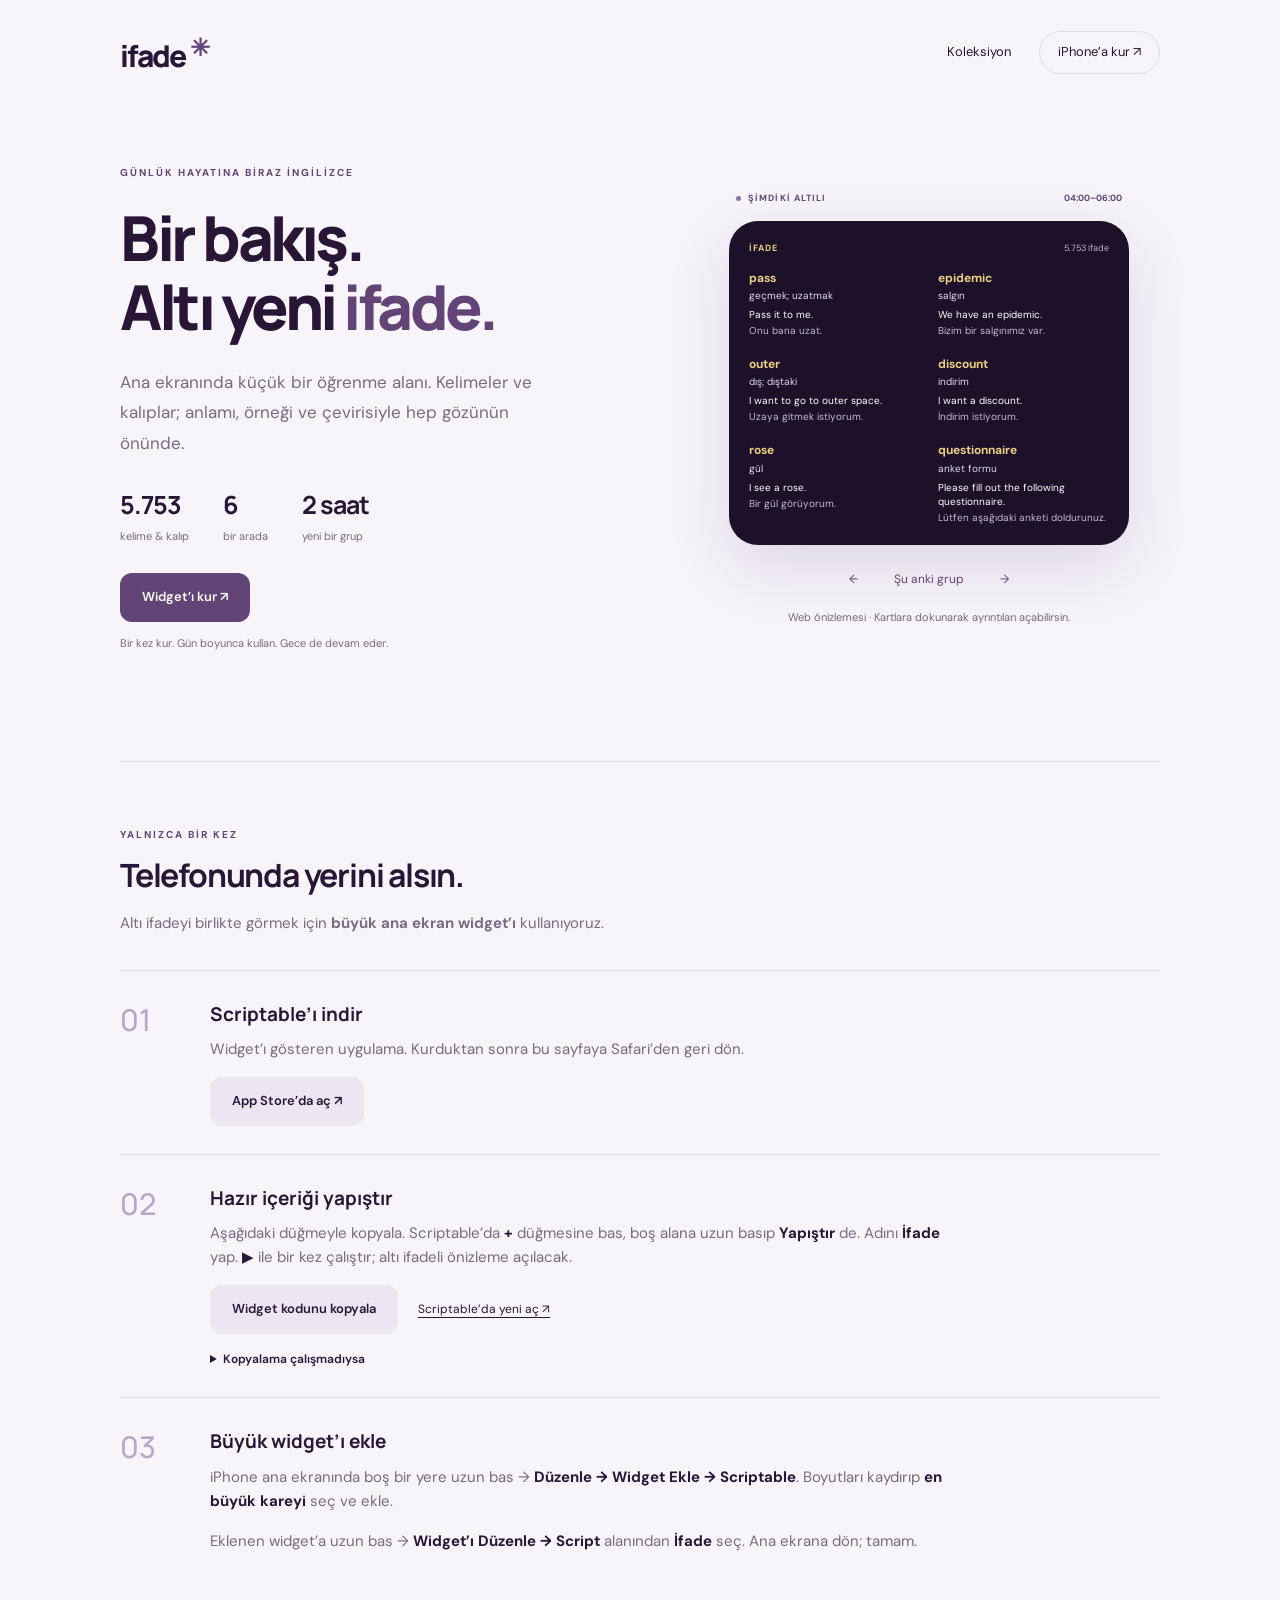
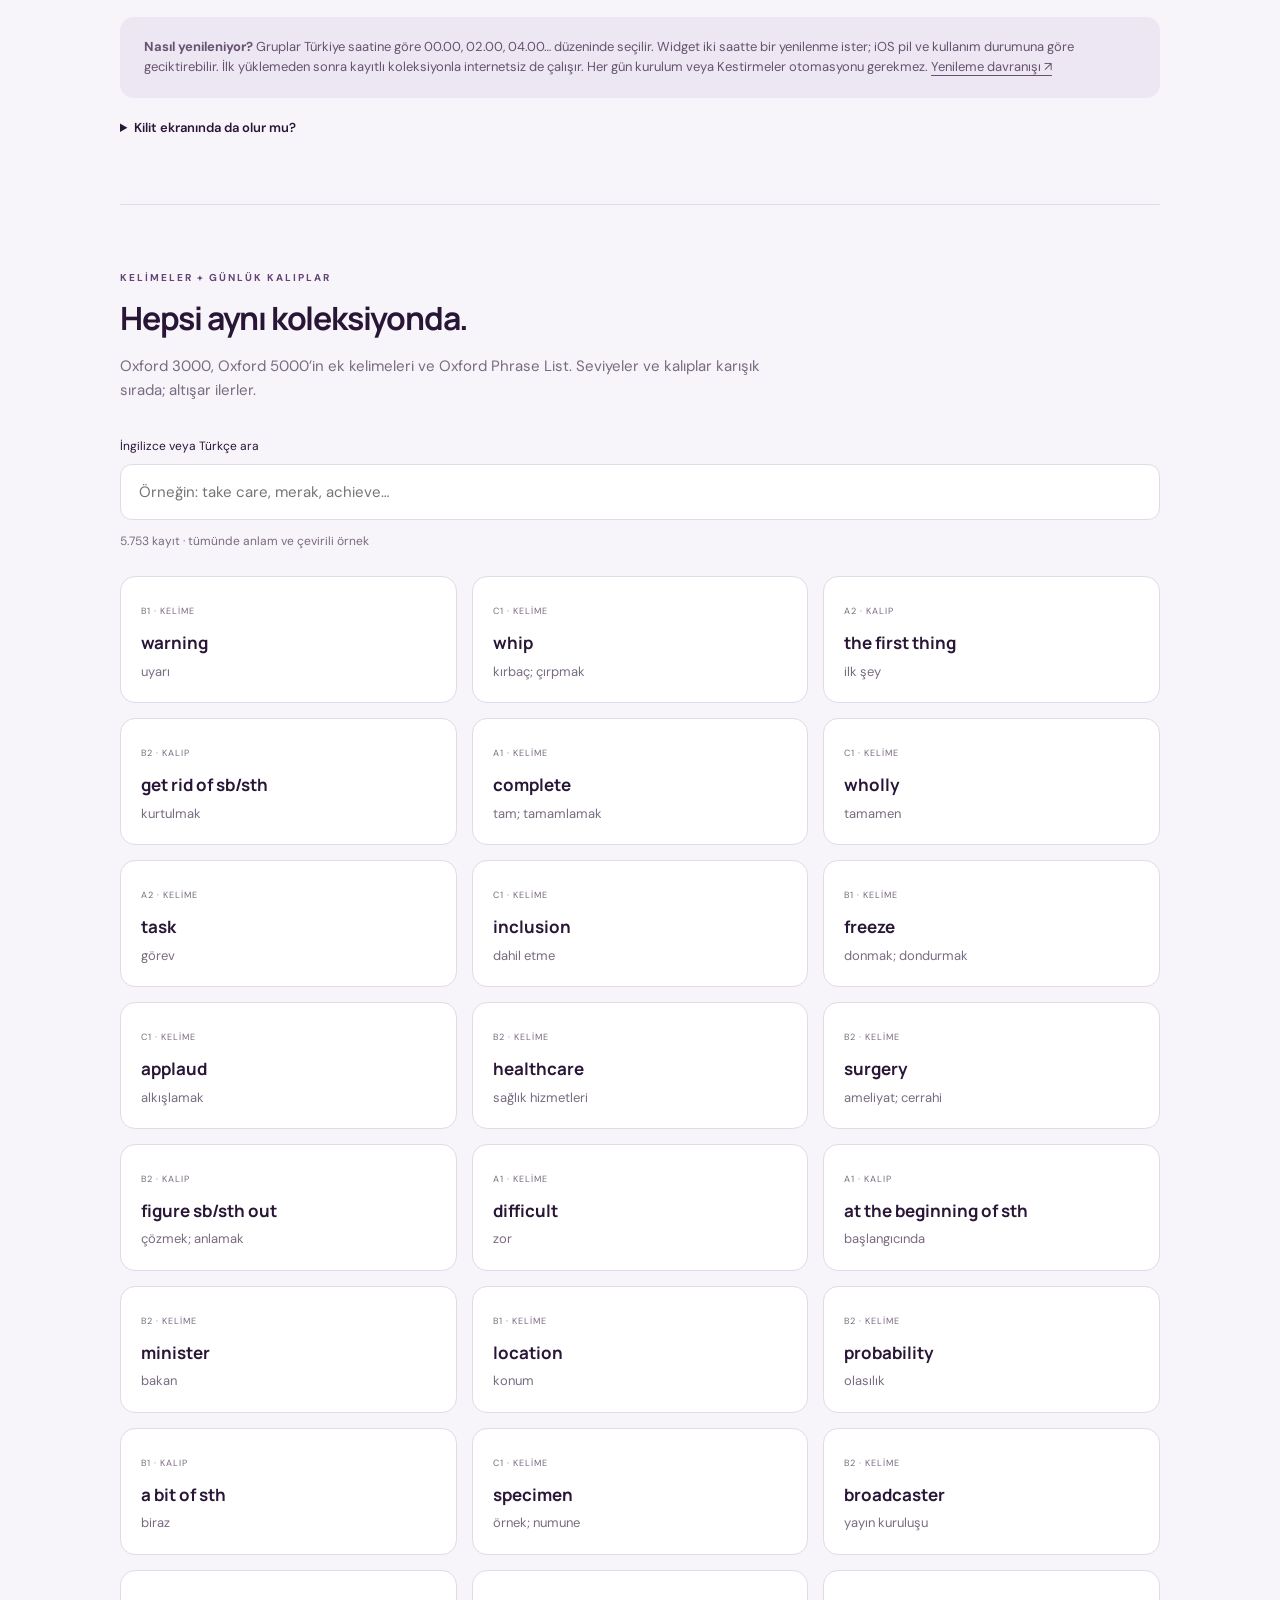
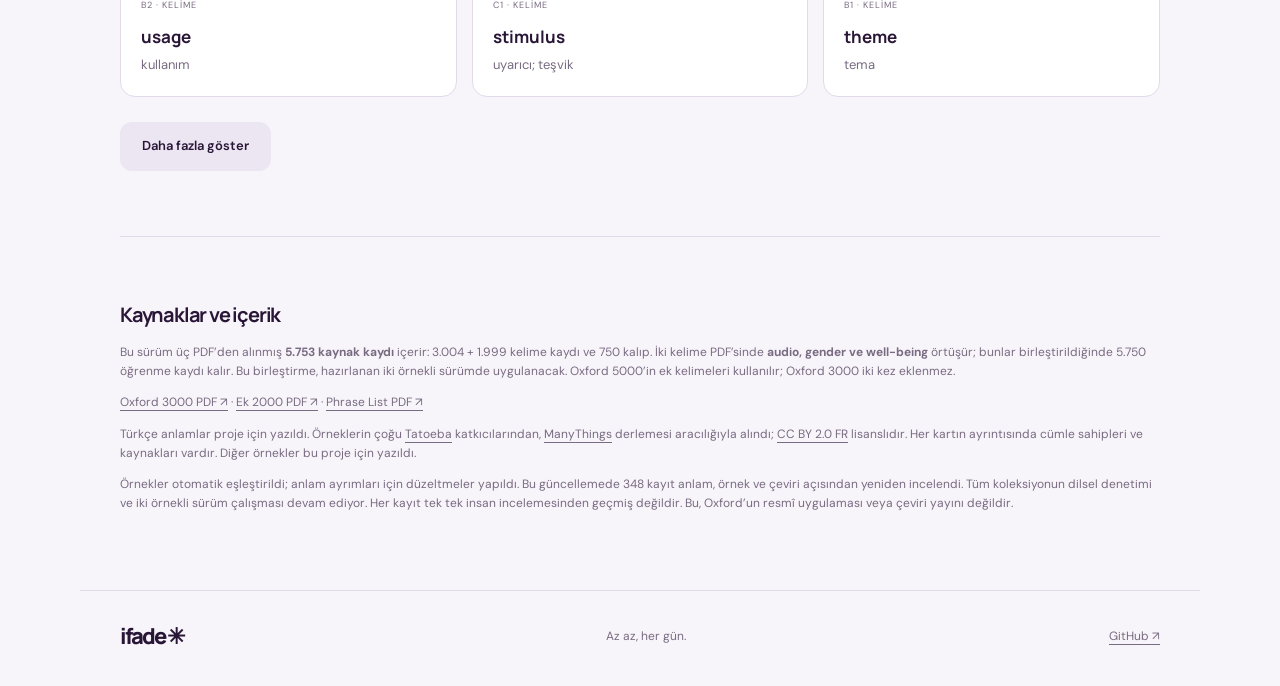
==== index.html @ aa8954e7 "Correct meanings and translations for 348 reviewed entries Replace the first examples of 348 individ" ====
<!doctype html>
<html lang="tr"><head><meta charset="utf-8"><meta name="viewport" content="width=device-width,initial-scale=1"><meta name="theme-color" content="#1c1129"><title>İfade — Bir bakış, altı ifade</title><meta name="description" content="Oxford kelimeleri ve kalıpları: Türkçe anlam ve çevirili örneklerle, iki saatte bir altı ifade. iPhone ana ekran widget’ı."><link rel="stylesheet" href="widget-site.css?v=full-v1"><script defer src="widget-core.js?v=full-v1"></script><script defer src="widget-site.js?v=review-348"></script></head>
<body><header class="nav"><a class="brand" href="./">ifade<sup>✳</sup></a><nav><a href="#koleksiyon">Koleksiyon</a><a class="pill" href="#kurulum">iPhone’a kur ↗</a></nav></header>
<main><section class="hero"><div class="intro"><p class="eyebrow">GÜNLÜK HAYATINA BİRAZ İNGİLİZCE</p><h1>Bir bakış.<br>Altı yeni <em>ifade.</em></h1><p class="lede">Ana ekranında küçük bir öğrenme alanı. Kelimeler ve kalıplar; anlamı, örneği ve çevirisiyle hep gözünün önünde.</p><div class="stats"><div><strong id="count">5.753</strong><span>kelime & kalıp</span></div><div><strong>6</strong><span>bir arada</span></div><div><strong>2 saat</strong><span>yeni bir grup</span></div></div><a class="primary" href="#kurulum">Widget’ı kur ↗</a><p class="fine">Bir kez kur. Gün boyunca kullan. Gece de devam eder.</p></div>
<div class="preview-wrap"><div class="preview-caption"><span class="dot"></span> ŞİMDİKİ ALTILI <span id="slot-time"></span></div><div class="widget-preview"><div class="widget-head"><b>İFADE</b><span id="widget-count">Koleksiyon yükleniyor…</span></div><div id="current-six" class="six" aria-live="polite"><p>İfadeler yükleniyor…</p></div></div><div class="preview-footer"><button id="prev" aria-label="Önceki altılı">←</button><button id="now">Şu anki grup</button><button id="next" aria-label="Sonraki altılı">→</button></div><p class="fine center">Web önizlemesi · Kartlara dokunarak ayrıntıları açabilirsin.</p></div></section>
<section id="kurulum" class="section"><div class="section-heading"><p class="eyebrow">YALNIZCA BİR KEZ</p><h2>Telefonunda yerini alsın.</h2><p>Altı ifadeyi birlikte görmek için <strong>büyük ana ekran widget’ı</strong> kullanıyoruz.</p></div><ol class="steps"><li><span class="step-number">01</span><div><h3>Scriptable’ı indir</h3><p>Widget’ı gösteren uygulama. Kurduktan sonra bu sayfaya Safari’den geri dön.</p><a class="secondary" href="https://apps.apple.com/app/scriptable/id1405459188">App Store’da aç ↗</a></div></li><li><span class="step-number">02</span><div><h3>Hazır içeriği yapıştır</h3><p>Aşağıdaki düğmeyle kopyala. Scriptable’da <strong>+</strong> düğmesine bas, boş alana uzun basıp <strong>Yapıştır</strong> de. Adını <strong>İfade</strong> yap. <strong>▶</strong> ile bir kez çalıştır; altı ifadeli önizleme açılacak.</p><div class="actions"><button class="secondary" id="copy-script">Widget kodunu kopyala</button><a href="scriptable:///add">Scriptable’da yeni aç ↗</a></div><p id="copy-status" role="status"></p><details id="manual-copy"><summary>Kopyalama çalışmadıysa</summary><p>Alana dokun, tümünü seçip kopyala.</p><textarea id="script-text" readonly aria-label="Hazır widget kodu"></textarea><a href="Ifade.js" download>Dosya olarak indir</a></details></div></li><li><span class="step-number">03</span><div><h3>Büyük widget’ı ekle</h3><p>iPhone ana ekranında boş bir yere uzun bas → <strong>Düzenle → Widget Ekle → Scriptable</strong>. Boyutları kaydırıp <strong>en büyük kareyi</strong> seç ve ekle.</p><p>Eklenen widget’a uzun bas → <strong>Widget’ı Düzenle → Script</strong> alanından <strong>İfade</strong> seç. Ana ekrana dön; tamam.</p></div></li></ol><aside class="note"><strong>Nasıl yenileniyor?</strong> Gruplar Türkiye saatine göre 00.00, 02.00, 04.00… düzeninde seçilir. Widget iki saatte bir yenilenme ister; iOS pil ve kullanım durumuna göre geciktirebilir. İlk yüklemeden sonra kayıtlı koleksiyonla internetsiz de çalışır. Her gün kurulum veya Kestirmeler otomasyonu gerekmez. <a href="https://docs.scriptable.app/listwidget/#refreshafterdate">Yenileme davranışı ↗</a></aside><details class="faq"><summary>Kilit ekranında da olur mu?</summary><p>Kilit ekranındaki küçük alan altı çevirili örnek için yeterli değil. Scriptable’ın dikdörtgen kilit ekranı widget’ını aynı İfade betiğine bağlarsan mevcut gruptan tek ifade gösterir. Altılının tamamı ana ekrandadır.</p></details></section>
<section id="koleksiyon" class="section"><div class="section-heading"><p class="eyebrow">KELİMELER + GÜNLÜK KALIPLAR</p><h2>Hepsi aynı koleksiyonda.</h2><p>Oxford 3000, Oxford 5000’in ek kelimeleri ve Oxford Phrase List. Seviyeler ve kalıplar karışık sırada; altışar ilerler.</p></div><label class="search-label" for="search">İngilizce veya Türkçe ara</label><input id="search" type="search" placeholder="Örneğin: take care, merak, achieve…" autocomplete="off"><p id="search-status" role="status"></p><div id="results" class="results"></div><button class="secondary" id="more">Daha fazla göster</button></section>
<section class="section credits"><h2>Kaynaklar ve içerik</h2><p>Bu sürüm üç PDF’den alınmış <strong>5.753 kaynak kaydı</strong> içerir: 3.004 + 1.999 kelime kaydı ve 750 kalıp. İki kelime PDF’sinde <strong>audio, gender ve well-being</strong> örtüşür; bunlar birleştirildiğinde 5.750 öğrenme kaydı kalır. Bu birleştirme, hazırlanan iki örnekli sürümde uygulanacak. Oxford 5000’in ek kelimeleri kullanılır; Oxford 3000 iki kez eklenmez.</p><p><a href="https://www.oxfordlearnersdictionaries.com/external/pdf/wordlists/oxford-3000-5000/The_Oxford_3000.pdf">Oxford 3000 PDF ↗</a> · <a href="https://www.oxfordlearnersdictionaries.com/external/pdf/wordlists/oxford-3000-5000/The_Oxford_5000.pdf">Ek 2000 PDF ↗</a> · <a href="https://www.oxfordlearnersdictionaries.com/external/pdf/wordlists/oxford-phrase-list/Oxford%20Phrase%20List.pdf">Phrase List PDF ↗</a></p><p>Türkçe anlamlar proje için yazıldı. Örneklerin çoğu <a href="https://tatoeba.org/">Tatoeba</a> katkıcılarından, <a href="https://www.manythings.org/anki/">ManyThings</a> derlemesi aracılığıyla alındı; <a href="https://creativecommons.org/licenses/by/2.0/fr/">CC BY 2.0 FR</a> lisanslıdır. Her kartın ayrıntısında cümle sahipleri ve kaynakları vardır. Diğer örnekler bu proje için yazıldı.</p><p>Örnekler otomatik eşleştirildi; anlam ayrımları için düzeltmeler yapıldı. Bu güncellemede 348 kayıt anlam, örnek ve çeviri açısından yeniden incelendi. Tüm koleksiyonun dilsel denetimi ve iki örnekli sürüm çalışması devam ediyor. Her kayıt tek tek insan incelemesinden geçmiş değildir. Bu, Oxford’un resmî uygulaması veya çeviri yayını değildir.</p></section></main>
<footer><span class="brand">ifade ✳</span><span>Az az, her gün.</span><a href="https://github.com/kuurtali/uc-ifade">GitHub ↗</a></footer>
<dialog id="detail"><button class="close" aria-label="Ayrıntıyı kapat">×</button><div id="detail-body"></div></dialog></body></html>
---- widget-site.css ----
@import url('https://fonts.googleapis.com/css2?family=DM+Sans:wght@400;500;600;700&family=Manrope:wght@400;500;600;700;800&display=swap');
:root{--bg:#f7f4fa;--ink:#291637;--muted:#796b81;--purple:#634477;--gold:#edcf83;--line:#e2d9e9}*{box-sizing:border-box}html{scroll-behavior:smooth;scroll-padding-top:30px}body{margin:0;background:var(--bg);color:var(--ink);font:15px/1.6 'DM Sans',system-ui,sans-serif}a{color:inherit;text-underline-offset:4px}button,input,textarea{font:inherit}button,a{touch-action:manipulation}button{cursor:pointer}button:disabled{cursor:wait;opacity:.65}button:focus-visible,a:focus-visible,input:focus-visible,summary:focus-visible{outline:3px solid #a17cbb;outline-offset:5px}.nav,main,footer{max-width:1120px;margin:auto;padding:0 40px}.nav{display:flex;align-items:center;justify-content:space-between;height:105px}.brand{font:800 30px 'Manrope',sans-serif;letter-spacing:-2px;text-decoration:none}.brand sup{font-size:24px;color:var(--purple);margin-left:5px}.nav nav{display:flex;gap:28px;align-items:center}.nav nav>a{text-decoration:none;font-size:13px}.pill{padding:10px 18px;border:1px solid var(--line);border-radius:25px}.hero{display:grid;grid-template-columns:1.1fr 1fr;gap:70px;align-items:center;padding:60px 0 95px}.eyebrow{font-size:10px;font-weight:700;letter-spacing:2px;color:var(--purple);margin:0 0 22px}h1,h2,h3{font-family:'Manrope',sans-serif}h1{font-size:62px;line-height:1.12;letter-spacing:-3.5px;margin:0 0 25px;font-weight:800}h1 em{color:var(--purple);font-style:normal}.lede{max-width:420px;font-size:17px;color:var(--muted);line-height:1.8}.stats{display:flex;gap:34px;margin:28px 0}.stats div{display:flex;flex-direction:column}.stats strong{font:700 25px 'Manrope',sans-serif;letter-spacing:-1px}.stats span{font-size:11px;color:var(--muted);margin-top:6px}.primary,.secondary{display:inline-flex;align-items:center;justify-content:center;gap:30px;border-radius:12px;text-decoration:none;font-size:13px;font-weight:600;padding:14px 22px;border:0}.primary{color:#fff;background:var(--purple)}.primary:hover{background:#493157}.secondary{background:#ece5f2;color:var(--ink)}.fine{font-size:11px;color:var(--muted);margin:13px 0}.center{text-align:center}.preview-wrap{max-width:400px;width:100%;margin:auto}.preview-caption{display:flex;align-items:center;gap:7px;font-size:9px;letter-spacing:1.1px;font-weight:700;margin:0 7px 15px;color:var(--purple)}#slot-time{margin-left:auto;letter-spacing:0}.dot{width:5px;height:5px;background:#8f73a6;border-radius:50%}.widget-preview{background:#1c1129;border-radius:29px;padding:20px;color:#fff;box-shadow:0 22px 65px #42235e24}.widget-head{display:flex;justify-content:space-between;font-size:9px;color:#bcb0c9;margin-bottom:15px}.widget-head b{color:var(--gold);letter-spacing:1px}.six{display:grid;grid-template-columns:repeat(2,minmax(0,1fr));gap:18px}.mini-card{color:inherit;text-decoration:none;display:block;min-width:0}.mini-card h3{font:700 12px/1.35 'DM Sans',sans-serif;color:var(--gold);margin:0 0 3px}.mini-card p{font-size:10px;line-height:1.4;margin:0}.mini-card .meaning{color:#e3d8ed;margin-bottom:5px}.mini-card .translation{color:#c5b8d0;margin-top:2px}.preview-footer{display:flex;align-items:center;justify-content:center;gap:10px;margin-top:18px}.preview-footer button{border:0;background:transparent;color:var(--purple);font-size:12px;border-radius:9px;padding:7px 13px}.preview-footer button:hover{background:#ece5f2}.section{border-top:1px solid var(--line);padding:65px 0}.section-heading{max-width:650px;margin-bottom:35px}.section-heading .eyebrow{margin-bottom:12px}h2{font-size:32px;line-height:1.25;letter-spacing:-1.2px;margin:0 0 16px}.section-heading p:not(.eyebrow){color:var(--muted)}.steps{list-style:none;padding:0;margin:0}.steps li{display:grid;grid-template-columns:70px 1fr;gap:20px;padding:28px 0;border-top:1px solid var(--line)}.step-number{font:500 30px 'Manrope',sans-serif;color:#baa6c8}.steps h3{font-size:19px;margin:0 0 8px}.steps p{max-width:750px;color:var(--muted);margin:6px 0 16px}.steps strong{color:var(--ink)}.actions{display:flex;gap:20px;align-items:center;flex-wrap:wrap}.actions a{font-size:12px}.note{background:#ede7f3;padding:20px 24px;border-radius:14px;font-size:13px;color:#665370;margin-top:20px}.note a{white-space:nowrap}.faq{font-size:13px;margin-top:20px}summary{cursor:pointer;font-weight:600}#manual-copy{margin-top:12px;font-size:12px}textarea{width:100%;height:140px;font:11px monospace;display:block;margin:10px 0}.search-label{display:block;font-size:12px;margin-bottom:8px}#search{width:100%;border:1px solid var(--line);border-radius:12px;background:white;padding:15px 18px;color:var(--ink);font-size:15px}#search-status{font-size:12px;color:var(--muted)}.results{display:grid;grid-template-columns:repeat(3,minmax(0,1fr));gap:15px;margin:25px 0}.result{background:#fff;border:1px solid var(--line);border-radius:15px;padding:20px;cursor:pointer;text-align:left;color:var(--ink)}.result:hover{border-color:#a17cbb}.result .tag{font-size:9px;color:var(--muted);letter-spacing:1px}.result h3{font-size:17px;margin:8px 0 5px}.result p{font-size:13px;margin:0;color:var(--muted)}.credits{font-size:12px;color:var(--muted)}.credits h2{font-size:20px;color:var(--ink)}footer{border-top:1px solid var(--line);padding-top:30px;padding-bottom:35px;display:flex;align-items:center;justify-content:space-between;font-size:12px;color:var(--muted)}footer .brand{font-size:22px;color:var(--ink)}dialog{border:1px solid var(--line);border-radius:22px;padding:35px;max-width:520px;width:calc(100% - 30px);color:var(--ink);background:var(--bg)}dialog::backdrop{background:#160b24aa;backdrop-filter:blur(4px)}.close{position:absolute;right:15px;top:10px;border:0;background:transparent;font-size:27px;color:var(--purple)}dialog h2{margin:20px 0 8px}dialog .meaning{color:var(--purple);font-weight:600}dialog .example{font-size:20px;line-height:1.45;margin-top:25px}dialog .translation{color:var(--muted)}dialog .attribution{font-size:10px;overflow-wrap:anywhere;margin-top:28px}dialog .source{font-size:11px}#copy-status{color:var(--purple);font-size:12px}.error{color:#9d2836}
@media(max-width:760px){.nav,main,footer{padding-left:23px;padding-right:23px}.nav{height:80px}.nav nav{gap:17px}.nav nav>a{font-size:11px}.hero{grid-template-columns:1fr;gap:35px;padding:35px 0 55px}h1{font-size:52px}.lede{font-size:15px}.stats{gap:35px}.preview-wrap{max-width:380px}.section{padding:45px 0}h2{font-size:27px}.steps li{grid-template-columns:35px 1fr;gap:15px}.step-number{font-size:23px}.results{grid-template-columns:repeat(2,minmax(0,1fr));gap:10px}.result{padding:14px}.result h3{font-size:15px}.actions{gap:12px}.note{padding:18px}.six{gap:16px 14px}.widget-preview{padding:18px}.nav .pill{padding:9px 12px}footer{gap:12px}footer span:not(.brand){display:none}}
@media(prefers-reduced-motion:reduce){html{scroll-behavior:auto}}
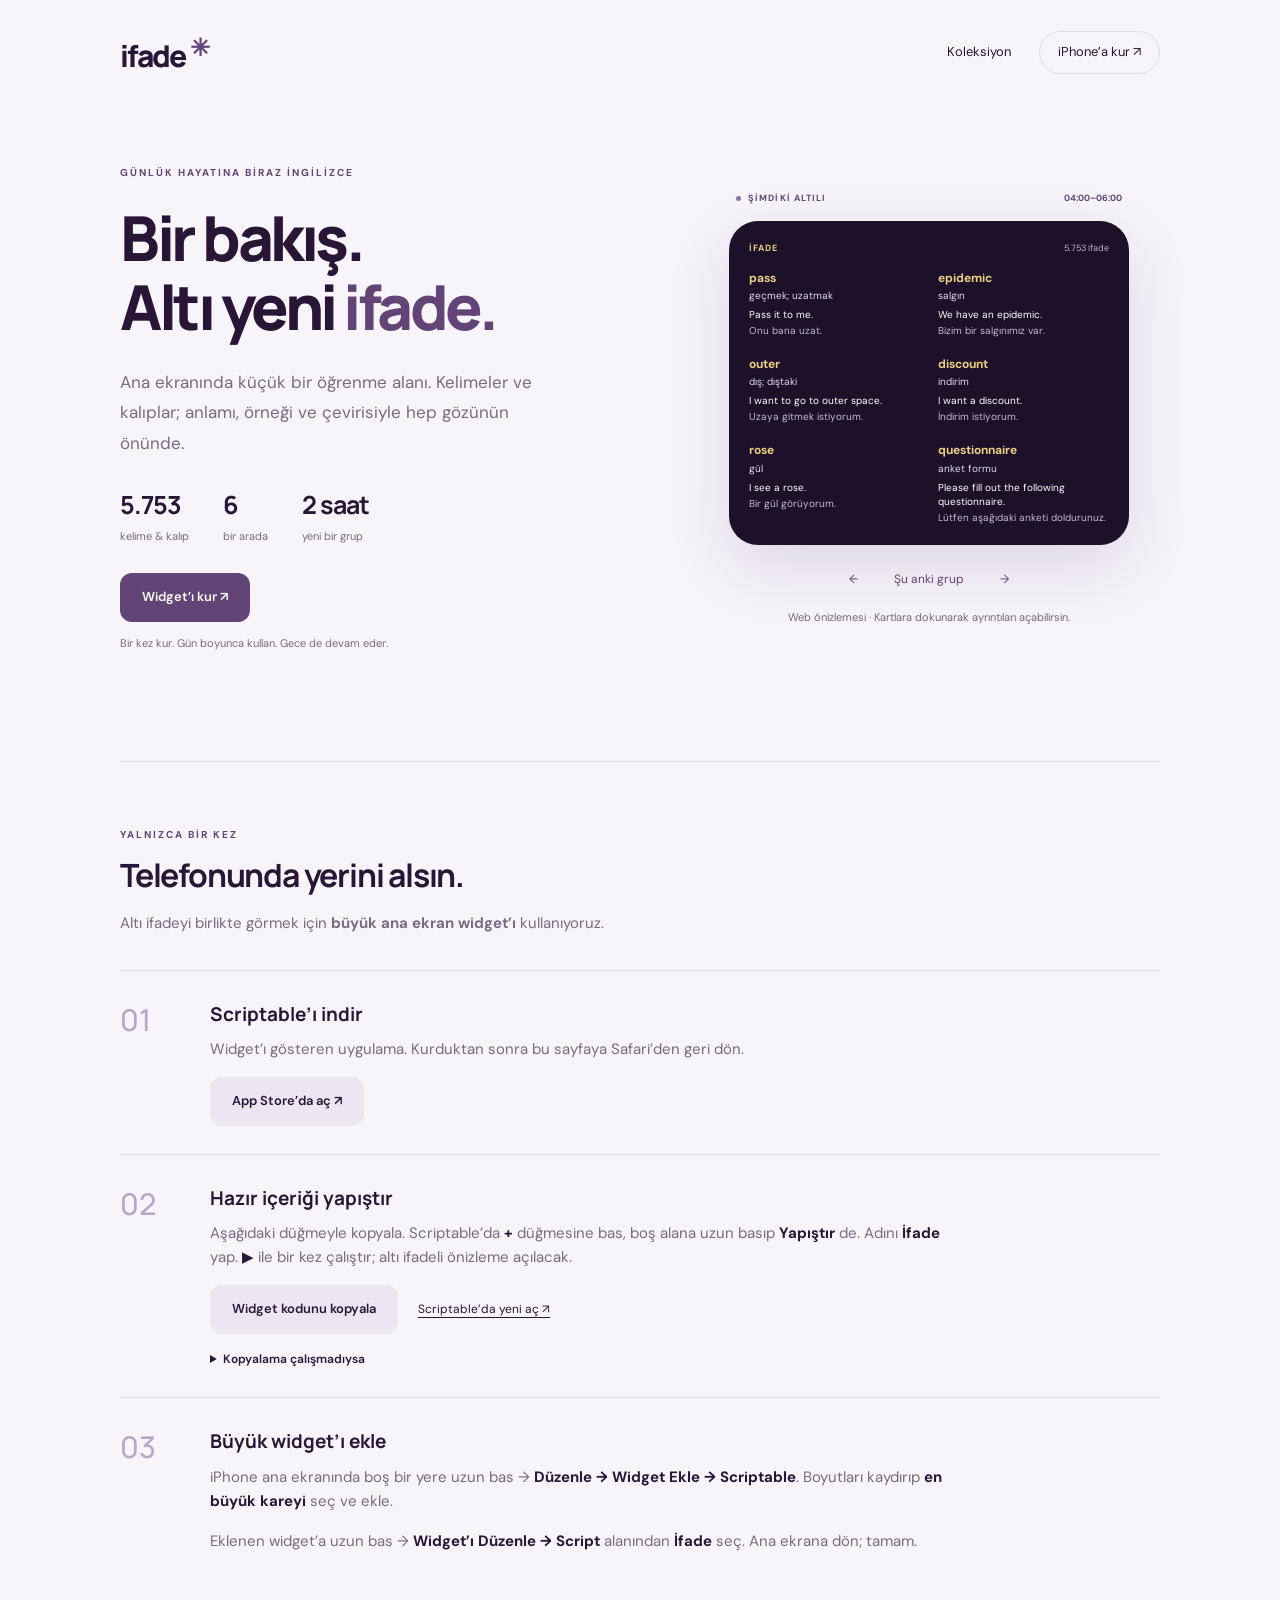
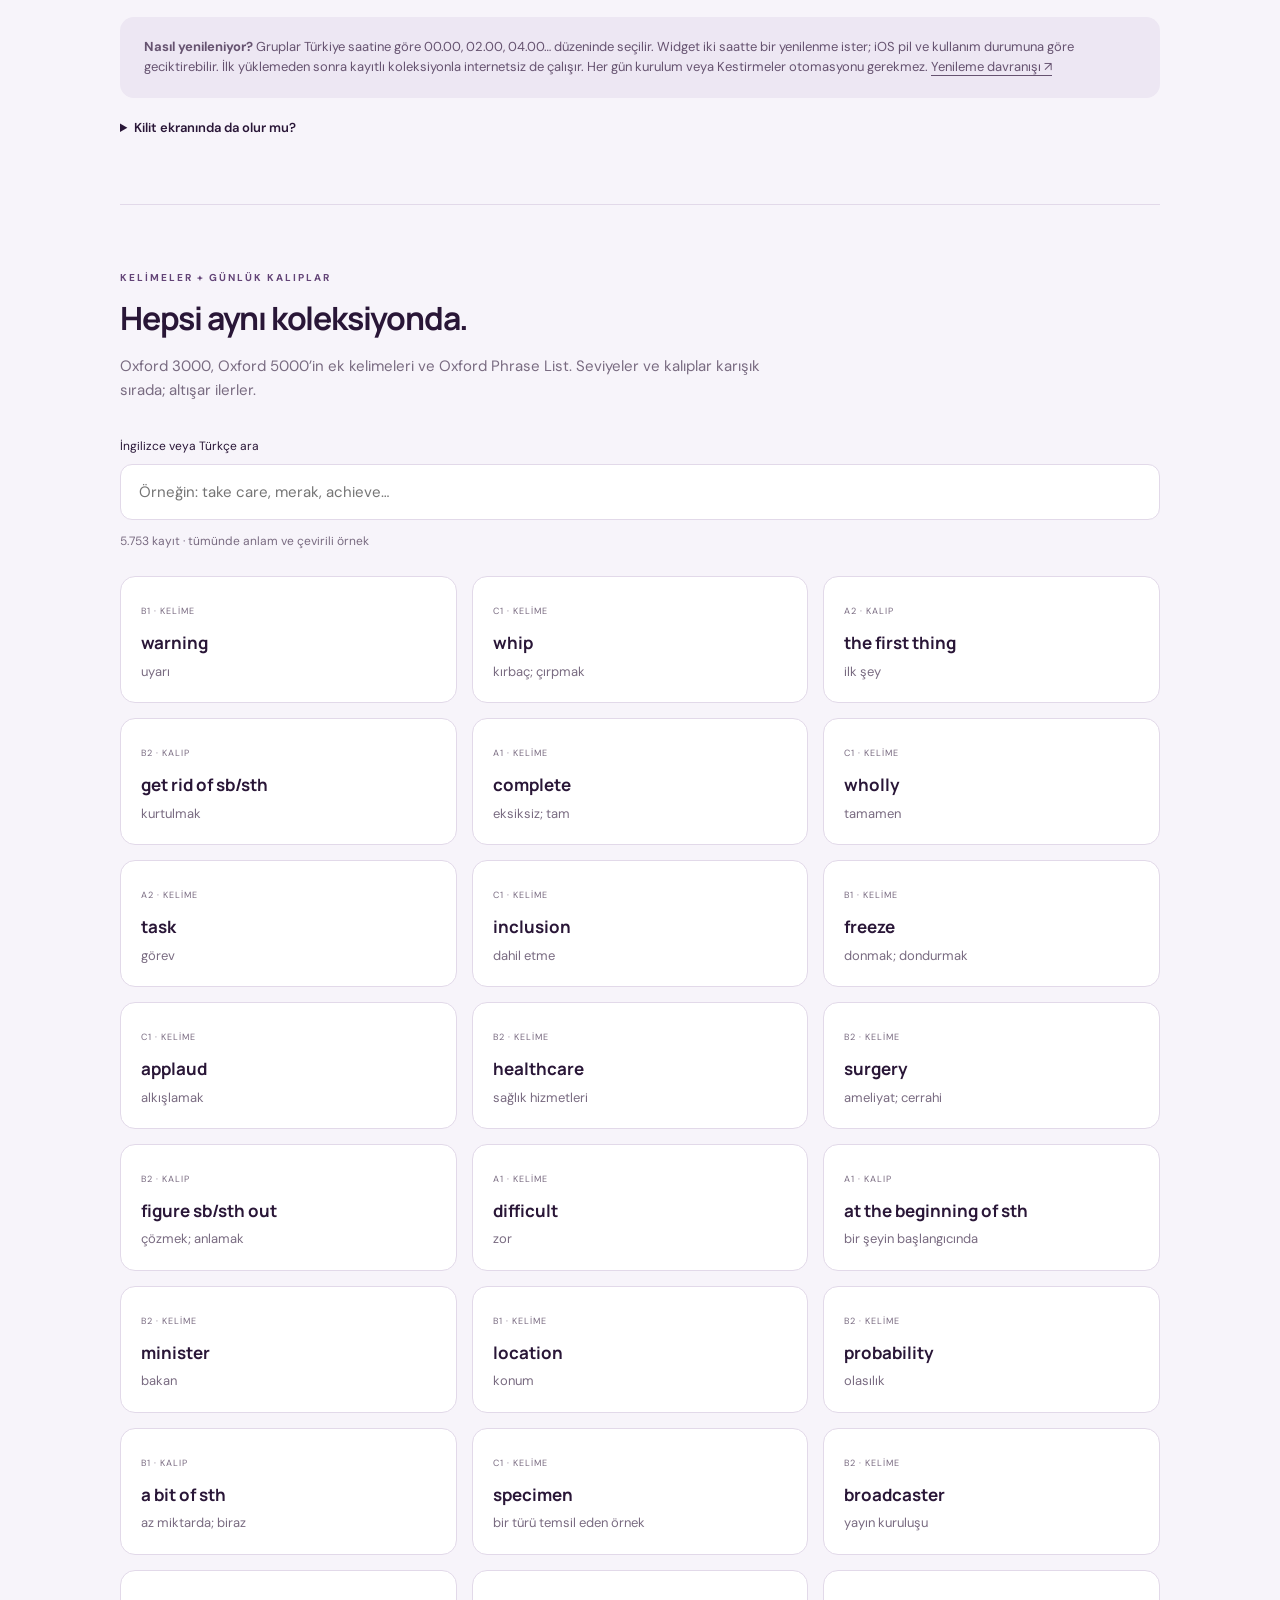
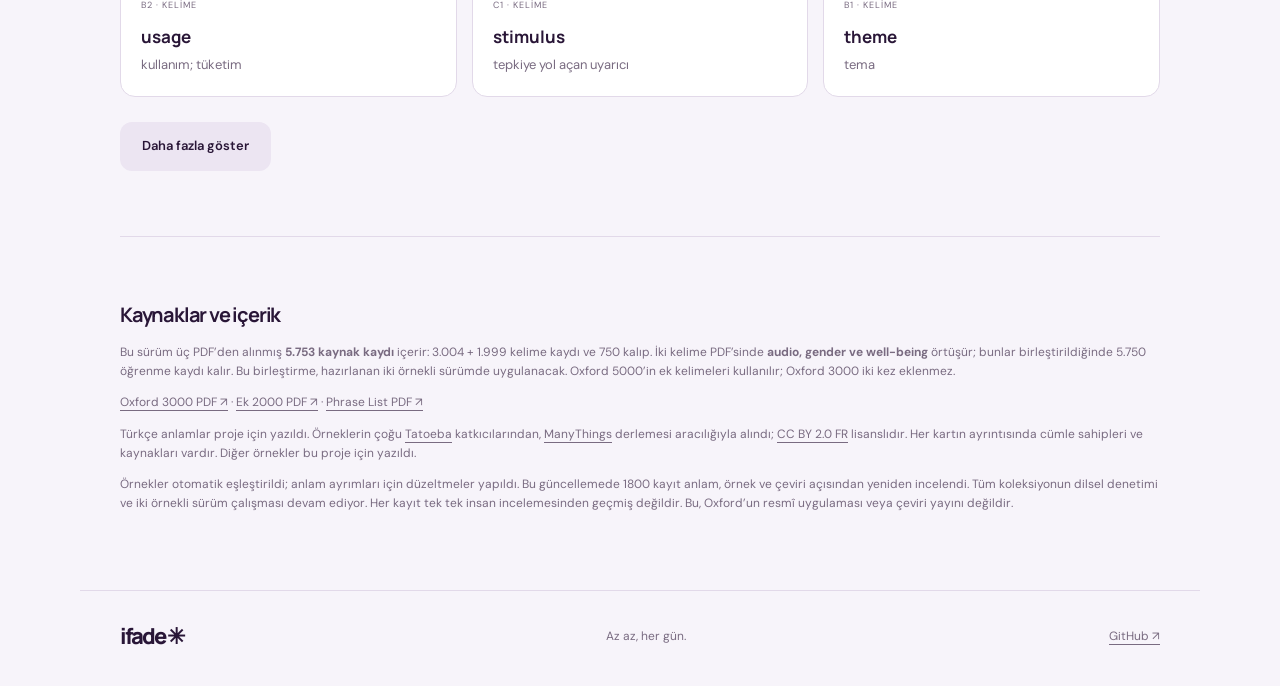
==== commit f4563985: "Correct meanings and first examples for 1800 reviewed entries Backport the first-example corrections" ====
--- a/index.html
+++ b/index.html
@@ -1,10 +1,10 @@
 <!doctype html>
-<html lang="tr"><head><meta charset="utf-8"><meta name="viewport" content="width=device-width,initial-scale=1"><meta name="theme-color" content="#1c1129"><title>İfade — Bir bakış, altı ifade</title><meta name="description" content="Oxford kelimeleri ve kalıpları: Türkçe anlam ve çevirili örneklerle, iki saatte bir altı ifade. iPhone ana ekran widget’ı."><link rel="stylesheet" href="widget-site.css?v=full-v1"><script defer src="widget-core.js?v=full-v1"></script><script defer src="widget-site.js?v=review-348"></script></head>
+<html lang="tr"><head><meta charset="utf-8"><meta name="viewport" content="width=device-width,initial-scale=1"><meta name="theme-color" content="#1c1129"><title>İfade — Bir bakış, altı ifade</title><meta name="description" content="Oxford kelimeleri ve kalıpları: Türkçe anlam ve çevirili örneklerle, iki saatte bir altı ifade. iPhone ana ekran widget’ı."><link rel="stylesheet" href="widget-site.css?v=full-v1"><script defer src="widget-core.js?v=full-v1"></script><script defer src="widget-site.js?v=review-1800"></script></head>
 <body><header class="nav"><a class="brand" href="./">ifade<sup>✳</sup></a><nav><a href="#koleksiyon">Koleksiyon</a><a class="pill" href="#kurulum">iPhone’a kur ↗</a></nav></header>
 <main><section class="hero"><div class="intro"><p class="eyebrow">GÜNLÜK HAYATINA BİRAZ İNGİLİZCE</p><h1>Bir bakış.<br>Altı yeni <em>ifade.</em></h1><p class="lede">Ana ekranında küçük bir öğrenme alanı. Kelimeler ve kalıplar; anlamı, örneği ve çevirisiyle hep gözünün önünde.</p><div class="stats"><div><strong id="count">5.753</strong><span>kelime & kalıp</span></div><div><strong>6</strong><span>bir arada</span></div><div><strong>2 saat</strong><span>yeni bir grup</span></div></div><a class="primary" href="#kurulum">Widget’ı kur ↗</a><p class="fine">Bir kez kur. Gün boyunca kullan. Gece de devam eder.</p></div>
 <div class="preview-wrap"><div class="preview-caption"><span class="dot"></span> ŞİMDİKİ ALTILI <span id="slot-time"></span></div><div class="widget-preview"><div class="widget-head"><b>İFADE</b><span id="widget-count">Koleksiyon yükleniyor…</span></div><div id="current-six" class="six" aria-live="polite"><p>İfadeler yükleniyor…</p></div></div><div class="preview-footer"><button id="prev" aria-label="Önceki altılı">←</button><button id="now">Şu anki grup</button><button id="next" aria-label="Sonraki altılı">→</button></div><p class="fine center">Web önizlemesi · Kartlara dokunarak ayrıntıları açabilirsin.</p></div></section>
 <section id="kurulum" class="section"><div class="section-heading"><p class="eyebrow">YALNIZCA BİR KEZ</p><h2>Telefonunda yerini alsın.</h2><p>Altı ifadeyi birlikte görmek için <strong>büyük ana ekran widget’ı</strong> kullanıyoruz.</p></div><ol class="steps"><li><span class="step-number">01</span><div><h3>Scriptable’ı indir</h3><p>Widget’ı gösteren uygulama. Kurduktan sonra bu sayfaya Safari’den geri dön.</p><a class="secondary" href="https://apps.apple.com/app/scriptable/id1405459188">App Store’da aç ↗</a></div></li><li><span class="step-number">02</span><div><h3>Hazır içeriği yapıştır</h3><p>Aşağıdaki düğmeyle kopyala. Scriptable’da <strong>+</strong> düğmesine bas, boş alana uzun basıp <strong>Yapıştır</strong> de. Adını <strong>İfade</strong> yap. <strong>▶</strong> ile bir kez çalıştır; altı ifadeli önizleme açılacak.</p><div class="actions"><button class="secondary" id="copy-script">Widget kodunu kopyala</button><a href="scriptable:///add">Scriptable’da yeni aç ↗</a></div><p id="copy-status" role="status"></p><details id="manual-copy"><summary>Kopyalama çalışmadıysa</summary><p>Alana dokun, tümünü seçip kopyala.</p><textarea id="script-text" readonly aria-label="Hazır widget kodu"></textarea><a href="Ifade.js" download>Dosya olarak indir</a></details></div></li><li><span class="step-number">03</span><div><h3>Büyük widget’ı ekle</h3><p>iPhone ana ekranında boş bir yere uzun bas → <strong>Düzenle → Widget Ekle → Scriptable</strong>. Boyutları kaydırıp <strong>en büyük kareyi</strong> seç ve ekle.</p><p>Eklenen widget’a uzun bas → <strong>Widget’ı Düzenle → Script</strong> alanından <strong>İfade</strong> seç. Ana ekrana dön; tamam.</p></div></li></ol><aside class="note"><strong>Nasıl yenileniyor?</strong> Gruplar Türkiye saatine göre 00.00, 02.00, 04.00… düzeninde seçilir. Widget iki saatte bir yenilenme ister; iOS pil ve kullanım durumuna göre geciktirebilir. İlk yüklemeden sonra kayıtlı koleksiyonla internetsiz de çalışır. Her gün kurulum veya Kestirmeler otomasyonu gerekmez. <a href="https://docs.scriptable.app/listwidget/#refreshafterdate">Yenileme davranışı ↗</a></aside><details class="faq"><summary>Kilit ekranında da olur mu?</summary><p>Kilit ekranındaki küçük alan altı çevirili örnek için yeterli değil. Scriptable’ın dikdörtgen kilit ekranı widget’ını aynı İfade betiğine bağlarsan mevcut gruptan tek ifade gösterir. Altılının tamamı ana ekrandadır.</p></details></section>
 <section id="koleksiyon" class="section"><div class="section-heading"><p class="eyebrow">KELİMELER + GÜNLÜK KALIPLAR</p><h2>Hepsi aynı koleksiyonda.</h2><p>Oxford 3000, Oxford 5000’in ek kelimeleri ve Oxford Phrase List. Seviyeler ve kalıplar karışık sırada; altışar ilerler.</p></div><label class="search-label" for="search">İngilizce veya Türkçe ara</label><input id="search" type="search" placeholder="Örneğin: take care, merak, achieve…" autocomplete="off"><p id="search-status" role="status"></p><div id="results" class="results"></div><button class="secondary" id="more">Daha fazla göster</button></section>
-<section class="section credits"><h2>Kaynaklar ve içerik</h2><p>Bu sürüm üç PDF’den alınmış <strong>5.753 kaynak kaydı</strong> içerir: 3.004 + 1.999 kelime kaydı ve 750 kalıp. İki kelime PDF’sinde <strong>audio, gender ve well-being</strong> örtüşür; bunlar birleştirildiğinde 5.750 öğrenme kaydı kalır. Bu birleştirme, hazırlanan iki örnekli sürümde uygulanacak. Oxford 5000’in ek kelimeleri kullanılır; Oxford 3000 iki kez eklenmez.</p><p><a href="https://www.oxfordlearnersdictionaries.com/external/pdf/wordlists/oxford-3000-5000/The_Oxford_3000.pdf">Oxford 3000 PDF ↗</a> · <a href="https://www.oxfordlearnersdictionaries.com/external/pdf/wordlists/oxford-3000-5000/The_Oxford_5000.pdf">Ek 2000 PDF ↗</a> · <a href="https://www.oxfordlearnersdictionaries.com/external/pdf/wordlists/oxford-phrase-list/Oxford%20Phrase%20List.pdf">Phrase List PDF ↗</a></p><p>Türkçe anlamlar proje için yazıldı. Örneklerin çoğu <a href="https://tatoeba.org/">Tatoeba</a> katkıcılarından, <a href="https://www.manythings.org/anki/">ManyThings</a> derlemesi aracılığıyla alındı; <a href="https://creativecommons.org/licenses/by/2.0/fr/">CC BY 2.0 FR</a> lisanslıdır. Her kartın ayrıntısında cümle sahipleri ve kaynakları vardır. Diğer örnekler bu proje için yazıldı.</p><p>Örnekler otomatik eşleştirildi; anlam ayrımları için düzeltmeler yapıldı. Bu güncellemede 348 kayıt anlam, örnek ve çeviri açısından yeniden incelendi. Tüm koleksiyonun dilsel denetimi ve iki örnekli sürüm çalışması devam ediyor. Her kayıt tek tek insan incelemesinden geçmiş değildir. Bu, Oxford’un resmî uygulaması veya çeviri yayını değildir.</p></section></main>
+<section class="section credits"><h2>Kaynaklar ve içerik</h2><p>Bu sürüm üç PDF’den alınmış <strong>5.753 kaynak kaydı</strong> içerir: 3.004 + 1.999 kelime kaydı ve 750 kalıp. İki kelime PDF’sinde <strong>audio, gender ve well-being</strong> örtüşür; bunlar birleştirildiğinde 5.750 öğrenme kaydı kalır. Bu birleştirme, hazırlanan iki örnekli sürümde uygulanacak. Oxford 5000’in ek kelimeleri kullanılır; Oxford 3000 iki kez eklenmez.</p><p><a href="https://www.oxfordlearnersdictionaries.com/external/pdf/wordlists/oxford-3000-5000/The_Oxford_3000.pdf">Oxford 3000 PDF ↗</a> · <a href="https://www.oxfordlearnersdictionaries.com/external/pdf/wordlists/oxford-3000-5000/The_Oxford_5000.pdf">Ek 2000 PDF ↗</a> · <a href="https://www.oxfordlearnersdictionaries.com/external/pdf/wordlists/oxford-phrase-list/Oxford%20Phrase%20List.pdf">Phrase List PDF ↗</a></p><p>Türkçe anlamlar proje için yazıldı. Örneklerin çoğu <a href="https://tatoeba.org/">Tatoeba</a> katkıcılarından, <a href="https://www.manythings.org/anki/">ManyThings</a> derlemesi aracılığıyla alındı; <a href="https://creativecommons.org/licenses/by/2.0/fr/">CC BY 2.0 FR</a> lisanslıdır. Her kartın ayrıntısında cümle sahipleri ve kaynakları vardır. Diğer örnekler bu proje için yazıldı.</p><p>Örnekler otomatik eşleştirildi; anlam ayrımları için düzeltmeler yapıldı. Bu güncellemede 1800 kayıt anlam, örnek ve çeviri açısından yeniden incelendi. Tüm koleksiyonun dilsel denetimi ve iki örnekli sürüm çalışması devam ediyor. Her kayıt tek tek insan incelemesinden geçmiş değildir. Bu, Oxford’un resmî uygulaması veya çeviri yayını değildir.</p></section></main>
 <footer><span class="brand">ifade ✳</span><span>Az az, her gün.</span><a href="https://github.com/kuurtali/uc-ifade">GitHub ↗</a></footer>
 <dialog id="detail"><button class="close" aria-label="Ayrıntıyı kapat">×</button><div id="detail-body"></div></dialog></body></html>
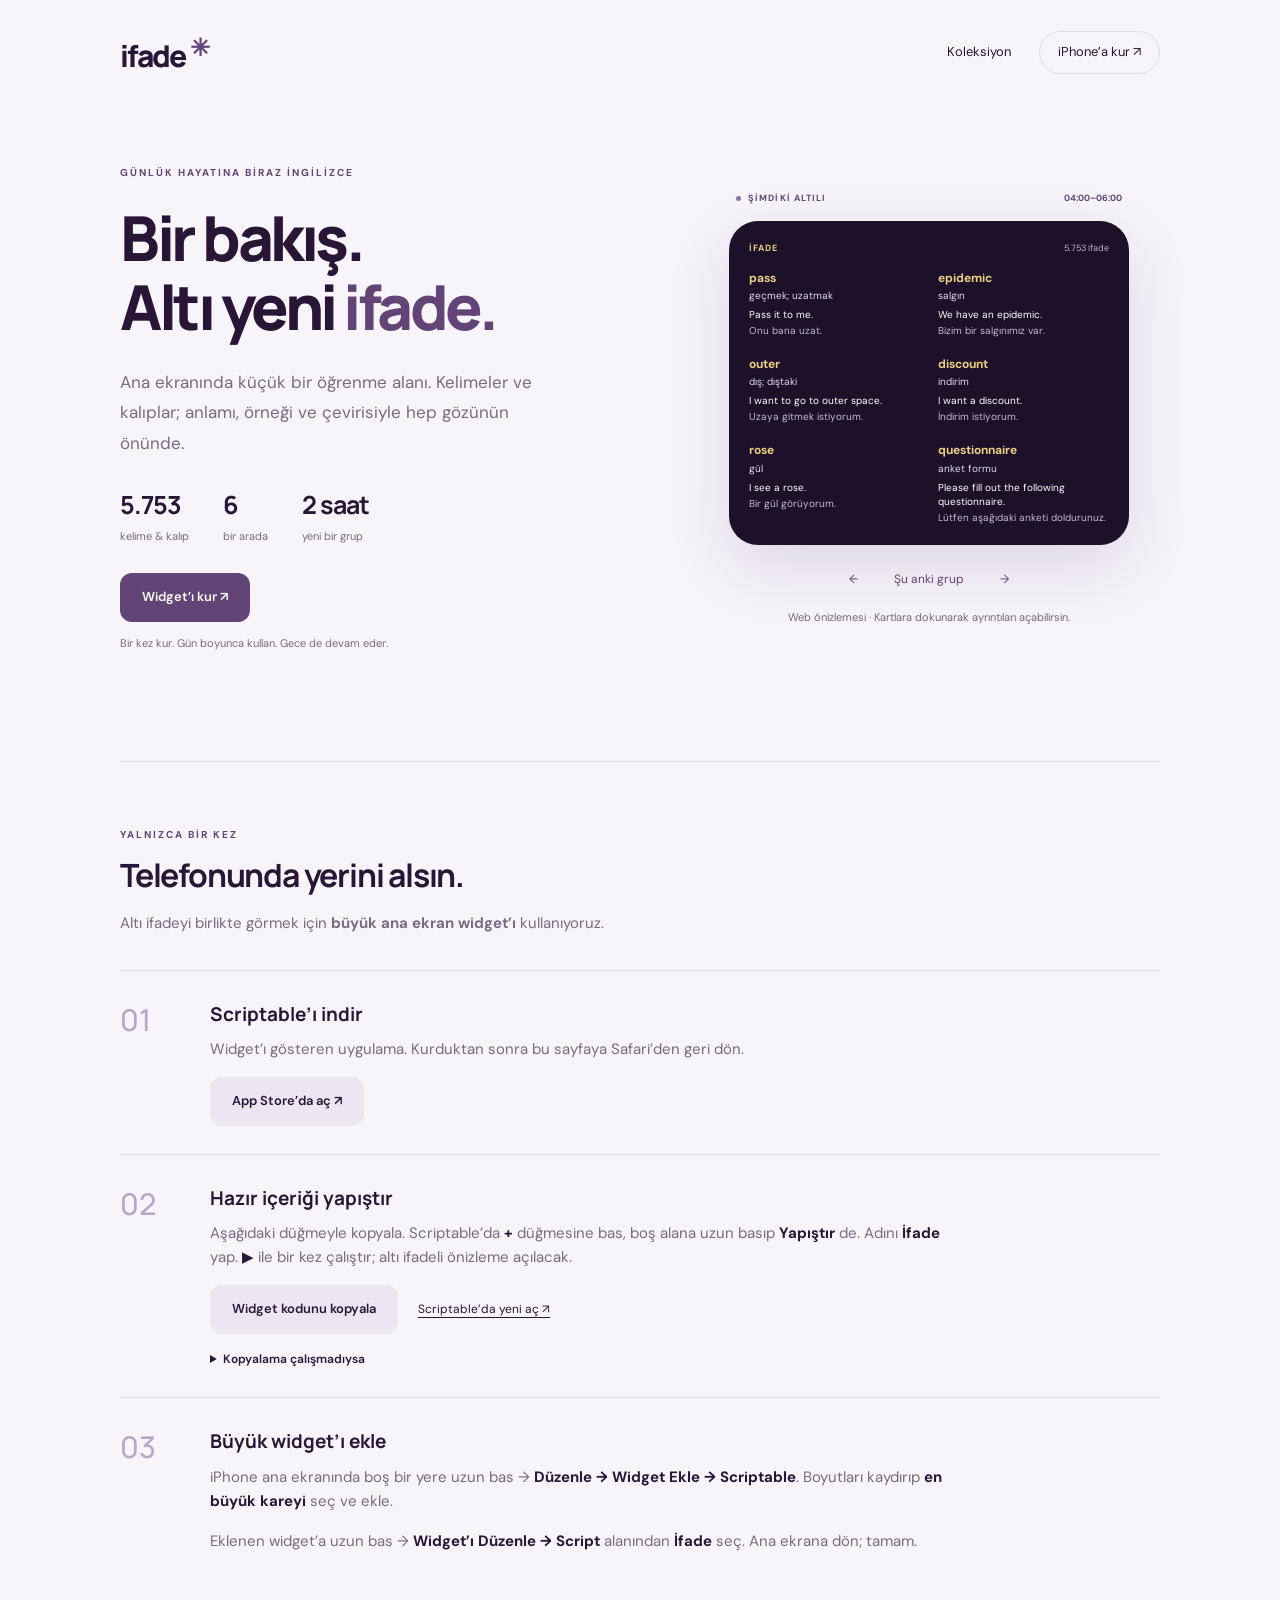
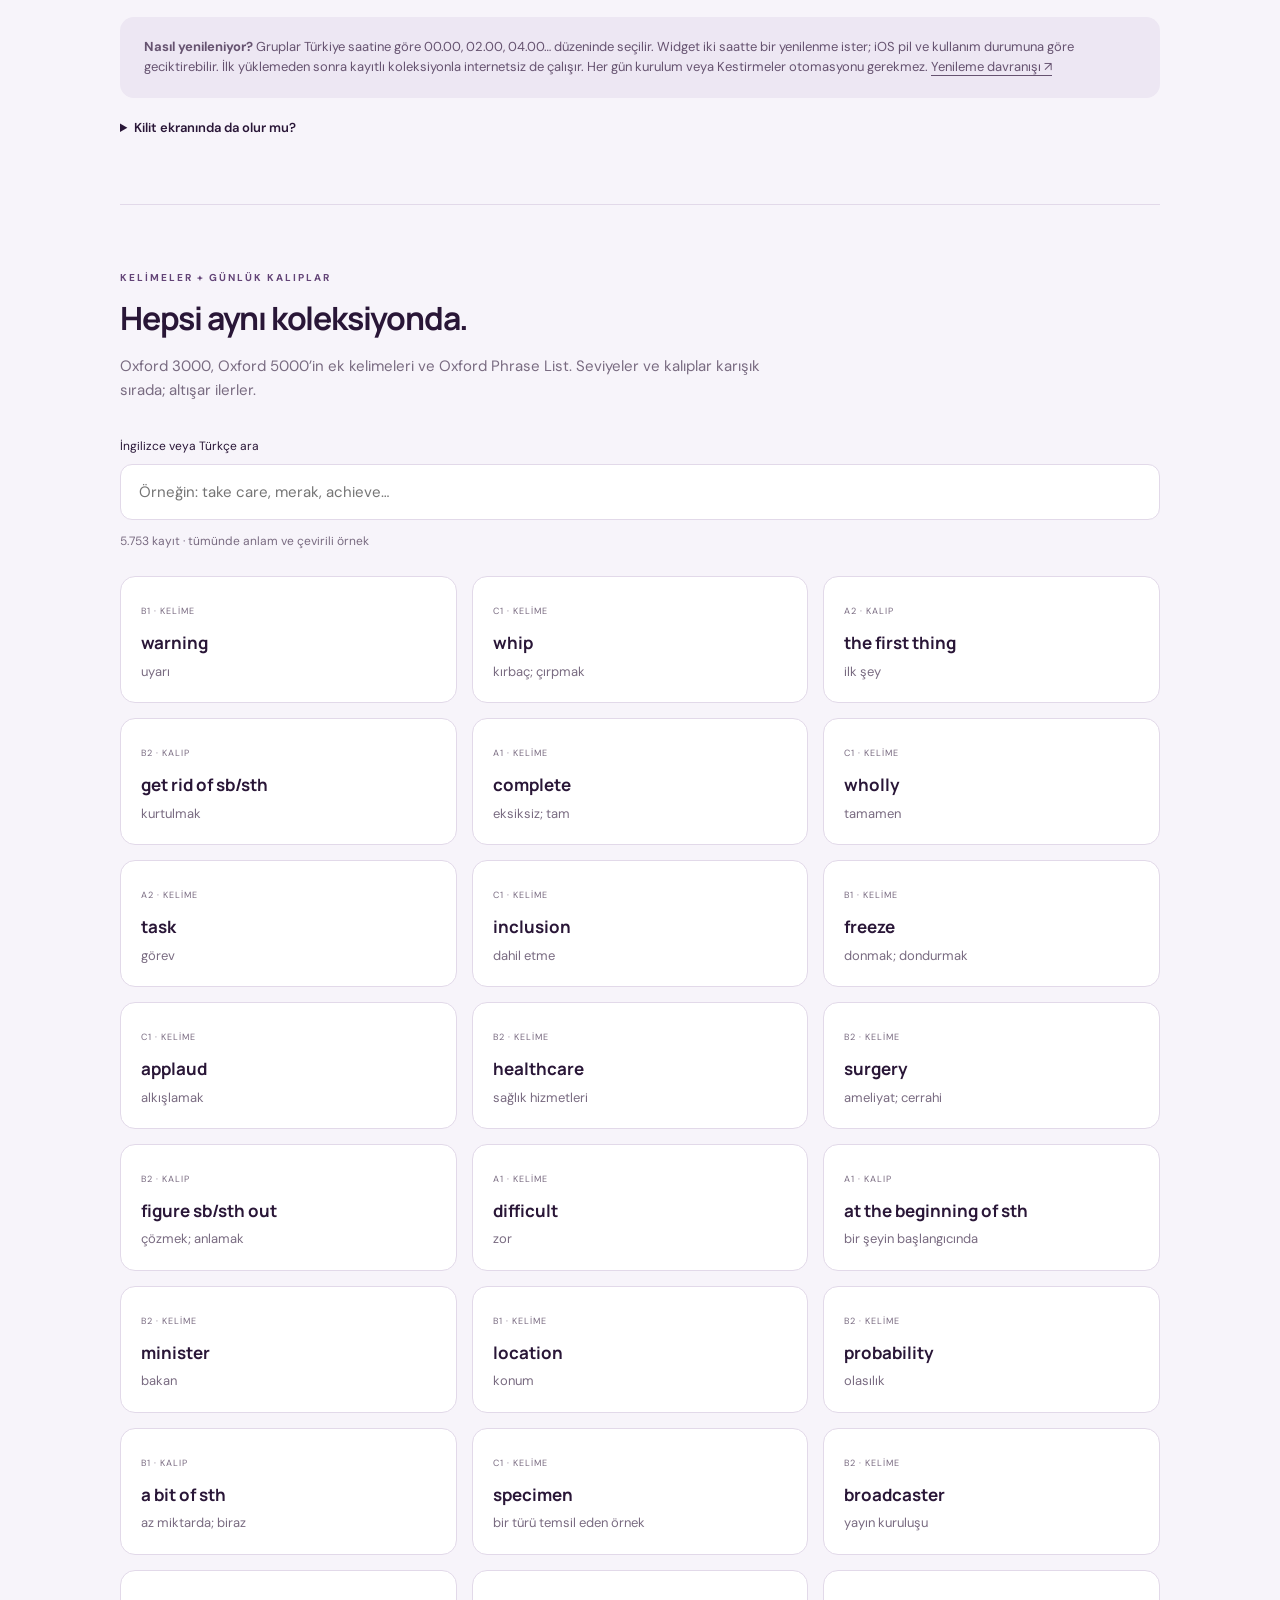
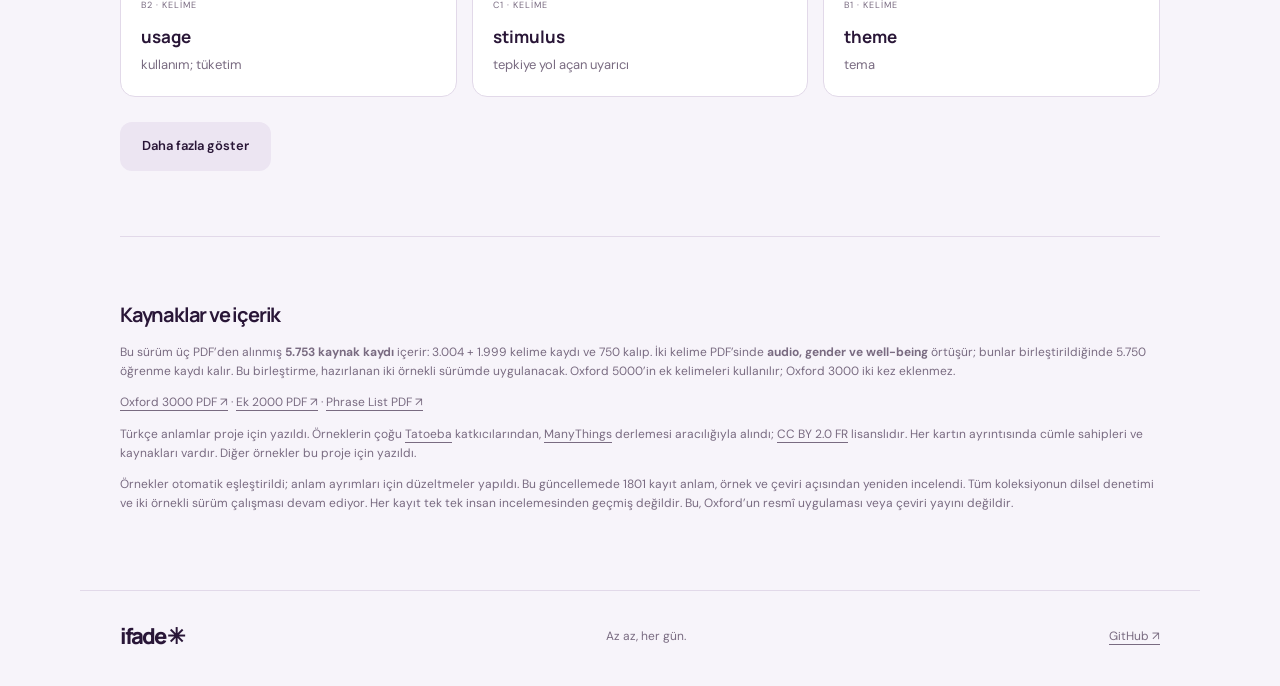
==== commit 3ad5b64e: "Fix devastate translation and retain the basic come into example The live review exposed an incorrec" ====
--- a/index.html
+++ b/index.html
@@ -1,10 +1,10 @@
 <!doctype html>
-<html lang="tr"><head><meta charset="utf-8"><meta name="viewport" content="width=device-width,initial-scale=1"><meta name="theme-color" content="#1c1129"><title>İfade — Bir bakış, altı ifade</title><meta name="description" content="Oxford kelimeleri ve kalıpları: Türkçe anlam ve çevirili örneklerle, iki saatte bir altı ifade. iPhone ana ekran widget’ı."><link rel="stylesheet" href="widget-site.css?v=full-v1"><script defer src="widget-core.js?v=full-v1"></script><script defer src="widget-site.js?v=review-1800"></script></head>
+<html lang="tr"><head><meta charset="utf-8"><meta name="viewport" content="width=device-width,initial-scale=1"><meta name="theme-color" content="#1c1129"><title>İfade — Bir bakış, altı ifade</title><meta name="description" content="Oxford kelimeleri ve kalıpları: Türkçe anlam ve çevirili örneklerle, iki saatte bir altı ifade. iPhone ana ekran widget’ı."><link rel="stylesheet" href="widget-site.css?v=full-v1"><script defer src="widget-core.js?v=full-v1"></script><script defer src="widget-site.js?v=review-1801"></script></head>
 <body><header class="nav"><a class="brand" href="./">ifade<sup>✳</sup></a><nav><a href="#koleksiyon">Koleksiyon</a><a class="pill" href="#kurulum">iPhone’a kur ↗</a></nav></header>
 <main><section class="hero"><div class="intro"><p class="eyebrow">GÜNLÜK HAYATINA BİRAZ İNGİLİZCE</p><h1>Bir bakış.<br>Altı yeni <em>ifade.</em></h1><p class="lede">Ana ekranında küçük bir öğrenme alanı. Kelimeler ve kalıplar; anlamı, örneği ve çevirisiyle hep gözünün önünde.</p><div class="stats"><div><strong id="count">5.753</strong><span>kelime & kalıp</span></div><div><strong>6</strong><span>bir arada</span></div><div><strong>2 saat</strong><span>yeni bir grup</span></div></div><a class="primary" href="#kurulum">Widget’ı kur ↗</a><p class="fine">Bir kez kur. Gün boyunca kullan. Gece de devam eder.</p></div>
 <div class="preview-wrap"><div class="preview-caption"><span class="dot"></span> ŞİMDİKİ ALTILI <span id="slot-time"></span></div><div class="widget-preview"><div class="widget-head"><b>İFADE</b><span id="widget-count">Koleksiyon yükleniyor…</span></div><div id="current-six" class="six" aria-live="polite"><p>İfadeler yükleniyor…</p></div></div><div class="preview-footer"><button id="prev" aria-label="Önceki altılı">←</button><button id="now">Şu anki grup</button><button id="next" aria-label="Sonraki altılı">→</button></div><p class="fine center">Web önizlemesi · Kartlara dokunarak ayrıntıları açabilirsin.</p></div></section>
 <section id="kurulum" class="section"><div class="section-heading"><p class="eyebrow">YALNIZCA BİR KEZ</p><h2>Telefonunda yerini alsın.</h2><p>Altı ifadeyi birlikte görmek için <strong>büyük ana ekran widget’ı</strong> kullanıyoruz.</p></div><ol class="steps"><li><span class="step-number">01</span><div><h3>Scriptable’ı indir</h3><p>Widget’ı gösteren uygulama. Kurduktan sonra bu sayfaya Safari’den geri dön.</p><a class="secondary" href="https://apps.apple.com/app/scriptable/id1405459188">App Store’da aç ↗</a></div></li><li><span class="step-number">02</span><div><h3>Hazır içeriği yapıştır</h3><p>Aşağıdaki düğmeyle kopyala. Scriptable’da <strong>+</strong> düğmesine bas, boş alana uzun basıp <strong>Yapıştır</strong> de. Adını <strong>İfade</strong> yap. <strong>▶</strong> ile bir kez çalıştır; altı ifadeli önizleme açılacak.</p><div class="actions"><button class="secondary" id="copy-script">Widget kodunu kopyala</button><a href="scriptable:///add">Scriptable’da yeni aç ↗</a></div><p id="copy-status" role="status"></p><details id="manual-copy"><summary>Kopyalama çalışmadıysa</summary><p>Alana dokun, tümünü seçip kopyala.</p><textarea id="script-text" readonly aria-label="Hazır widget kodu"></textarea><a href="Ifade.js" download>Dosya olarak indir</a></details></div></li><li><span class="step-number">03</span><div><h3>Büyük widget’ı ekle</h3><p>iPhone ana ekranında boş bir yere uzun bas → <strong>Düzenle → Widget Ekle → Scriptable</strong>. Boyutları kaydırıp <strong>en büyük kareyi</strong> seç ve ekle.</p><p>Eklenen widget’a uzun bas → <strong>Widget’ı Düzenle → Script</strong> alanından <strong>İfade</strong> seç. Ana ekrana dön; tamam.</p></div></li></ol><aside class="note"><strong>Nasıl yenileniyor?</strong> Gruplar Türkiye saatine göre 00.00, 02.00, 04.00… düzeninde seçilir. Widget iki saatte bir yenilenme ister; iOS pil ve kullanım durumuna göre geciktirebilir. İlk yüklemeden sonra kayıtlı koleksiyonla internetsiz de çalışır. Her gün kurulum veya Kestirmeler otomasyonu gerekmez. <a href="https://docs.scriptable.app/listwidget/#refreshafterdate">Yenileme davranışı ↗</a></aside><details class="faq"><summary>Kilit ekranında da olur mu?</summary><p>Kilit ekranındaki küçük alan altı çevirili örnek için yeterli değil. Scriptable’ın dikdörtgen kilit ekranı widget’ını aynı İfade betiğine bağlarsan mevcut gruptan tek ifade gösterir. Altılının tamamı ana ekrandadır.</p></details></section>
 <section id="koleksiyon" class="section"><div class="section-heading"><p class="eyebrow">KELİMELER + GÜNLÜK KALIPLAR</p><h2>Hepsi aynı koleksiyonda.</h2><p>Oxford 3000, Oxford 5000’in ek kelimeleri ve Oxford Phrase List. Seviyeler ve kalıplar karışık sırada; altışar ilerler.</p></div><label class="search-label" for="search">İngilizce veya Türkçe ara</label><input id="search" type="search" placeholder="Örneğin: take care, merak, achieve…" autocomplete="off"><p id="search-status" role="status"></p><div id="results" class="results"></div><button class="secondary" id="more">Daha fazla göster</button></section>
-<section class="section credits"><h2>Kaynaklar ve içerik</h2><p>Bu sürüm üç PDF’den alınmış <strong>5.753 kaynak kaydı</strong> içerir: 3.004 + 1.999 kelime kaydı ve 750 kalıp. İki kelime PDF’sinde <strong>audio, gender ve well-being</strong> örtüşür; bunlar birleştirildiğinde 5.750 öğrenme kaydı kalır. Bu birleştirme, hazırlanan iki örnekli sürümde uygulanacak. Oxford 5000’in ek kelimeleri kullanılır; Oxford 3000 iki kez eklenmez.</p><p><a href="https://www.oxfordlearnersdictionaries.com/external/pdf/wordlists/oxford-3000-5000/The_Oxford_3000.pdf">Oxford 3000 PDF ↗</a> · <a href="https://www.oxfordlearnersdictionaries.com/external/pdf/wordlists/oxford-3000-5000/The_Oxford_5000.pdf">Ek 2000 PDF ↗</a> · <a href="https://www.oxfordlearnersdictionaries.com/external/pdf/wordlists/oxford-phrase-list/Oxford%20Phrase%20List.pdf">Phrase List PDF ↗</a></p><p>Türkçe anlamlar proje için yazıldı. Örneklerin çoğu <a href="https://tatoeba.org/">Tatoeba</a> katkıcılarından, <a href="https://www.manythings.org/anki/">ManyThings</a> derlemesi aracılığıyla alındı; <a href="https://creativecommons.org/licenses/by/2.0/fr/">CC BY 2.0 FR</a> lisanslıdır. Her kartın ayrıntısında cümle sahipleri ve kaynakları vardır. Diğer örnekler bu proje için yazıldı.</p><p>Örnekler otomatik eşleştirildi; anlam ayrımları için düzeltmeler yapıldı. Bu güncellemede 1800 kayıt anlam, örnek ve çeviri açısından yeniden incelendi. Tüm koleksiyonun dilsel denetimi ve iki örnekli sürüm çalışması devam ediyor. Her kayıt tek tek insan incelemesinden geçmiş değildir. Bu, Oxford’un resmî uygulaması veya çeviri yayını değildir.</p></section></main>
+<section class="section credits"><h2>Kaynaklar ve içerik</h2><p>Bu sürüm üç PDF’den alınmış <strong>5.753 kaynak kaydı</strong> içerir: 3.004 + 1.999 kelime kaydı ve 750 kalıp. İki kelime PDF’sinde <strong>audio, gender ve well-being</strong> örtüşür; bunlar birleştirildiğinde 5.750 öğrenme kaydı kalır. Bu birleştirme, hazırlanan iki örnekli sürümde uygulanacak. Oxford 5000’in ek kelimeleri kullanılır; Oxford 3000 iki kez eklenmez.</p><p><a href="https://www.oxfordlearnersdictionaries.com/external/pdf/wordlists/oxford-3000-5000/The_Oxford_3000.pdf">Oxford 3000 PDF ↗</a> · <a href="https://www.oxfordlearnersdictionaries.com/external/pdf/wordlists/oxford-3000-5000/The_Oxford_5000.pdf">Ek 2000 PDF ↗</a> · <a href="https://www.oxfordlearnersdictionaries.com/external/pdf/wordlists/oxford-phrase-list/Oxford%20Phrase%20List.pdf">Phrase List PDF ↗</a></p><p>Türkçe anlamlar proje için yazıldı. Örneklerin çoğu <a href="https://tatoeba.org/">Tatoeba</a> katkıcılarından, <a href="https://www.manythings.org/anki/">ManyThings</a> derlemesi aracılığıyla alındı; <a href="https://creativecommons.org/licenses/by/2.0/fr/">CC BY 2.0 FR</a> lisanslıdır. Her kartın ayrıntısında cümle sahipleri ve kaynakları vardır. Diğer örnekler bu proje için yazıldı.</p><p>Örnekler otomatik eşleştirildi; anlam ayrımları için düzeltmeler yapıldı. Bu güncellemede 1801 kayıt anlam, örnek ve çeviri açısından yeniden incelendi. Tüm koleksiyonun dilsel denetimi ve iki örnekli sürüm çalışması devam ediyor. Her kayıt tek tek insan incelemesinden geçmiş değildir. Bu, Oxford’un resmî uygulaması veya çeviri yayını değildir.</p></section></main>
 <footer><span class="brand">ifade ✳</span><span>Az az, her gün.</span><a href="https://github.com/kuurtali/uc-ifade">GitHub ↗</a></footer>
 <dialog id="detail"><button class="close" aria-label="Ayrıntıyı kapat">×</button><div id="detail-body"></div></dialog></body></html>
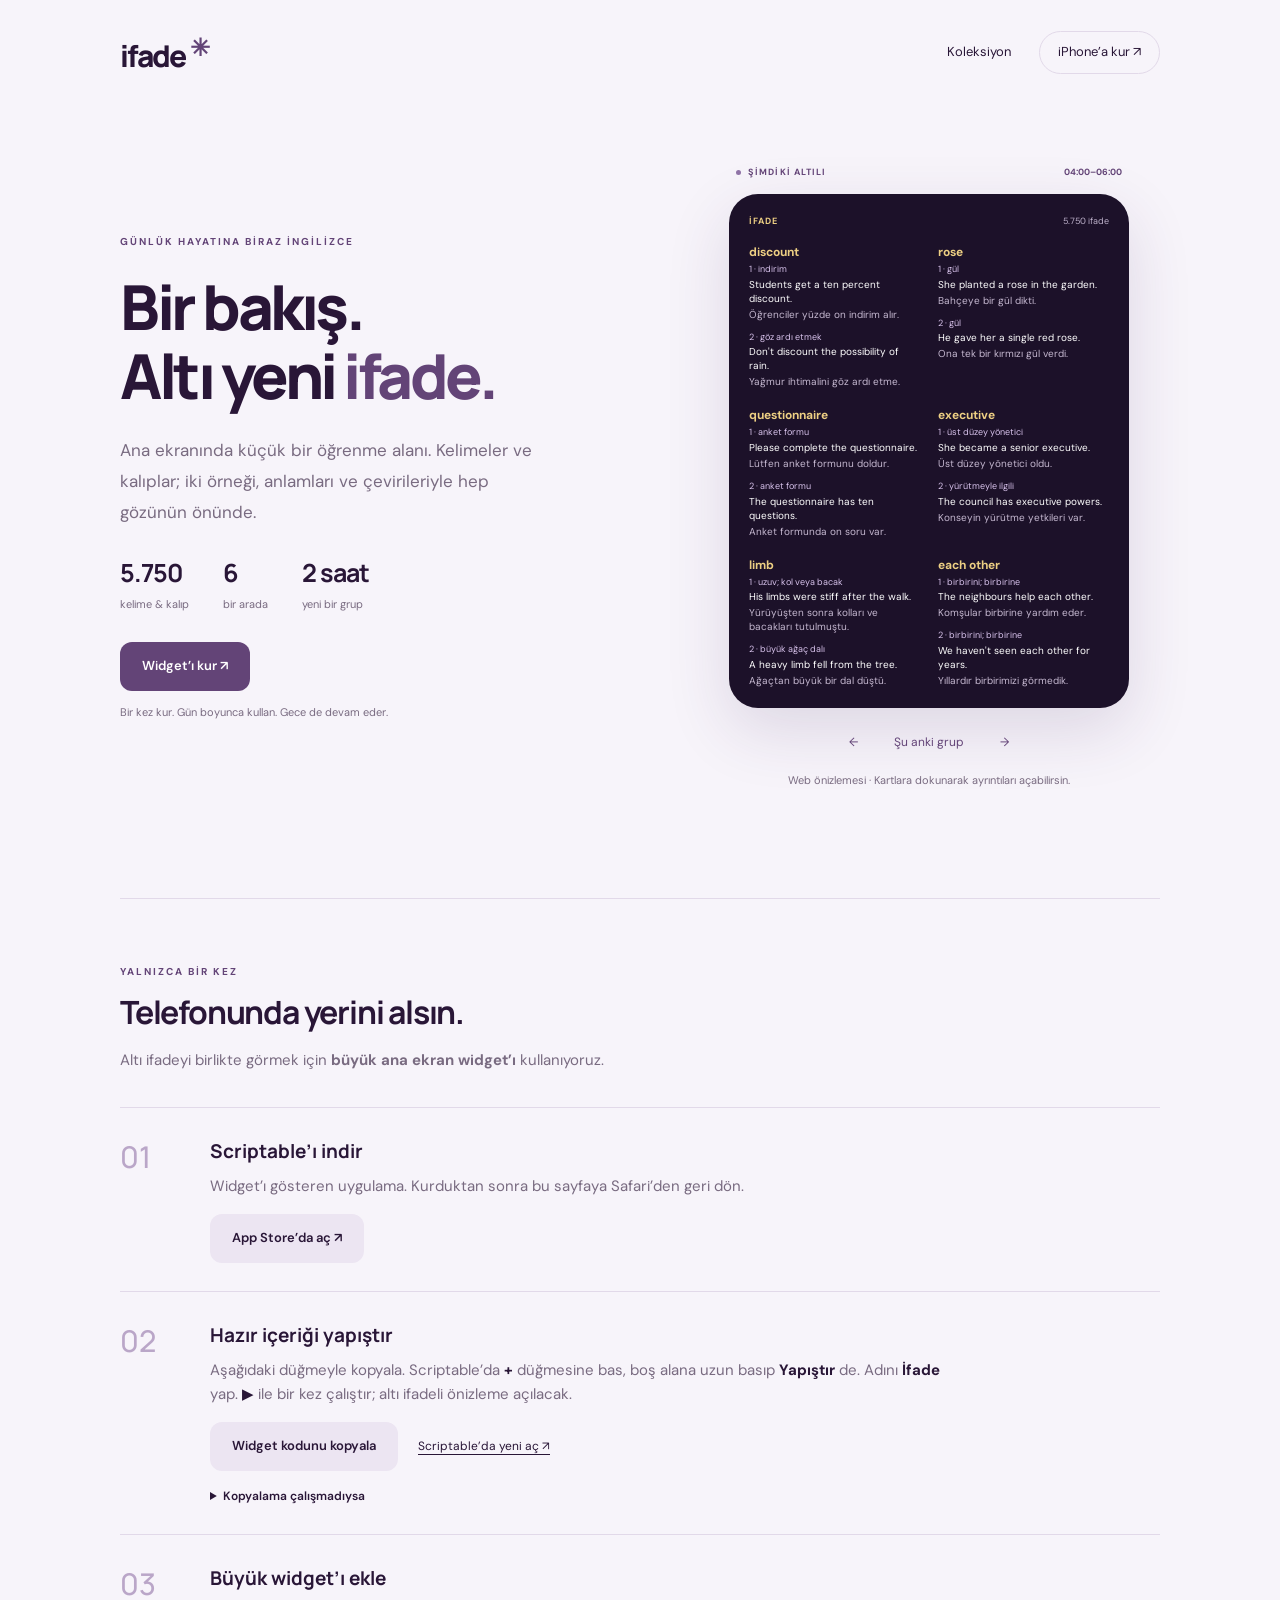
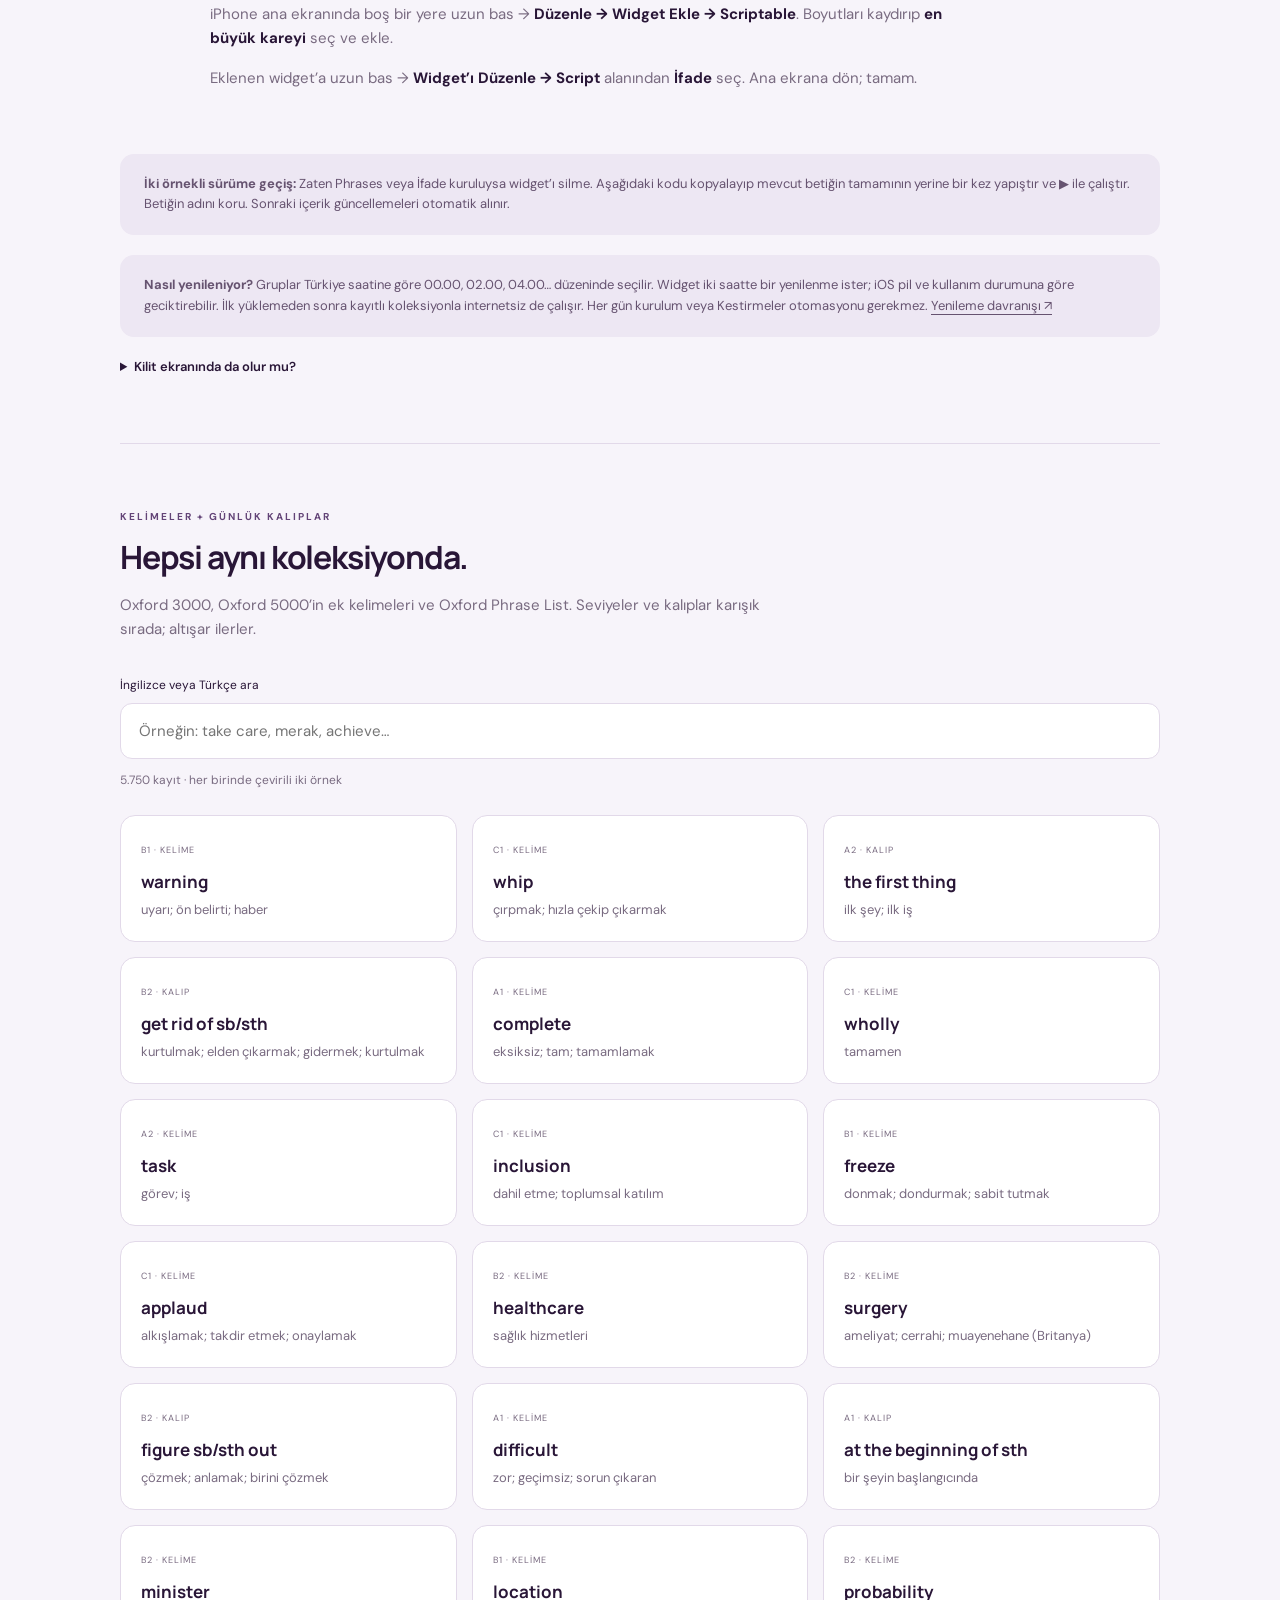
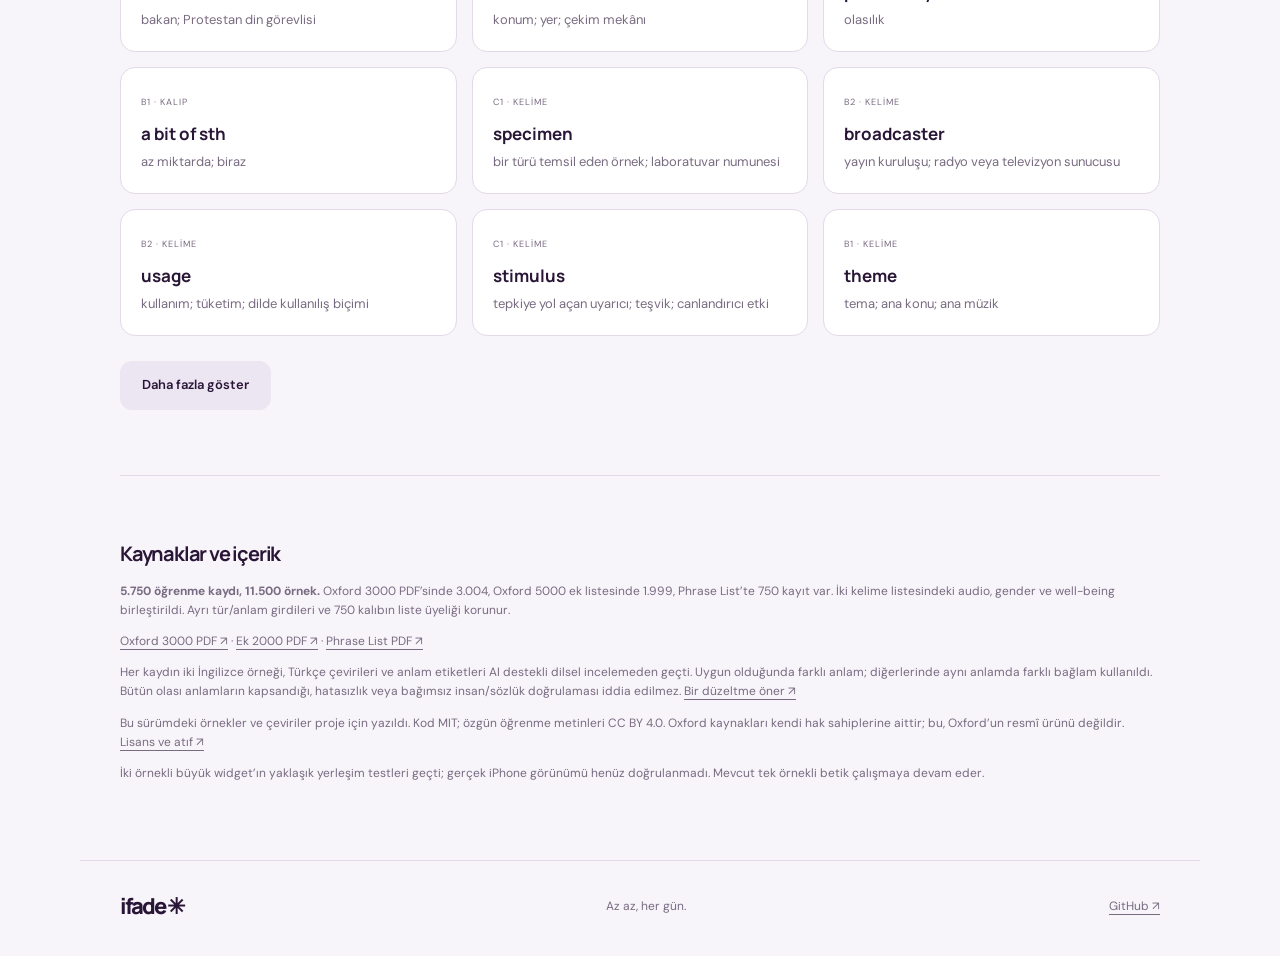
==== commit c2a588cb: "Add two reviewed examples for all 5750 entries and publish v2 setup Complete AI-assisted editorial r" ====
--- a/index.html
+++ b/index.html
@@ -1,10 +1,15 @@
 <!doctype html>
-<html lang="tr"><head><meta charset="utf-8"><meta name="viewport" content="width=device-width,initial-scale=1"><meta name="theme-color" content="#1c1129"><title>İfade — Bir bakış, altı ifade</title><meta name="description" content="Oxford kelimeleri ve kalıpları: Türkçe anlam ve çevirili örneklerle, iki saatte bir altı ifade. iPhone ana ekran widget’ı."><link rel="stylesheet" href="widget-site.css?v=full-v1"><script defer src="widget-core.js?v=full-v1"></script><script defer src="widget-site.js?v=review-1801"></script></head>
+<html lang="tr"><head><meta charset="utf-8"><meta name="viewport" content="width=device-width,initial-scale=1"><meta name="theme-color" content="#1c1129"><title>İfade — Bir bakış, altı ifade</title><meta name="description" content="Oxford kelimeleri ve kalıpları: Türkçe anlam ve çevirili örneklerle, iki saatte bir altı ifade. iPhone ana ekran widget’ı."><link rel="stylesheet" href="widget-site-v2.css?v=5750"><script defer src="widget-core-v2.js?v=5750"></script><script defer src="widget-site-v2.js?v=5750"></script></head>
 <body><header class="nav"><a class="brand" href="./">ifade<sup>✳</sup></a><nav><a href="#koleksiyon">Koleksiyon</a><a class="pill" href="#kurulum">iPhone’a kur ↗</a></nav></header>
-<main><section class="hero"><div class="intro"><p class="eyebrow">GÜNLÜK HAYATINA BİRAZ İNGİLİZCE</p><h1>Bir bakış.<br>Altı yeni <em>ifade.</em></h1><p class="lede">Ana ekranında küçük bir öğrenme alanı. Kelimeler ve kalıplar; anlamı, örneği ve çevirisiyle hep gözünün önünde.</p><div class="stats"><div><strong id="count">5.753</strong><span>kelime & kalıp</span></div><div><strong>6</strong><span>bir arada</span></div><div><strong>2 saat</strong><span>yeni bir grup</span></div></div><a class="primary" href="#kurulum">Widget’ı kur ↗</a><p class="fine">Bir kez kur. Gün boyunca kullan. Gece de devam eder.</p></div>
+<main><section class="hero"><div class="intro"><p class="eyebrow">GÜNLÜK HAYATINA BİRAZ İNGİLİZCE</p><h1>Bir bakış.<br>Altı yeni <em>ifade.</em></h1><p class="lede">Ana ekranında küçük bir öğrenme alanı. Kelimeler ve kalıplar; iki örneği, anlamları ve çevirileriyle hep gözünün önünde.</p><div class="stats"><div><strong id="count">5.750</strong><span>kelime & kalıp</span></div><div><strong>6</strong><span>bir arada</span></div><div><strong>2 saat</strong><span>yeni bir grup</span></div></div><a class="primary" href="#kurulum">Widget’ı kur ↗</a><p class="fine">Bir kez kur. Gün boyunca kullan. Gece de devam eder.</p></div>
 <div class="preview-wrap"><div class="preview-caption"><span class="dot"></span> ŞİMDİKİ ALTILI <span id="slot-time"></span></div><div class="widget-preview"><div class="widget-head"><b>İFADE</b><span id="widget-count">Koleksiyon yükleniyor…</span></div><div id="current-six" class="six" aria-live="polite"><p>İfadeler yükleniyor…</p></div></div><div class="preview-footer"><button id="prev" aria-label="Önceki altılı">←</button><button id="now">Şu anki grup</button><button id="next" aria-label="Sonraki altılı">→</button></div><p class="fine center">Web önizlemesi · Kartlara dokunarak ayrıntıları açabilirsin.</p></div></section>
-<section id="kurulum" class="section"><div class="section-heading"><p class="eyebrow">YALNIZCA BİR KEZ</p><h2>Telefonunda yerini alsın.</h2><p>Altı ifadeyi birlikte görmek için <strong>büyük ana ekran widget’ı</strong> kullanıyoruz.</p></div><ol class="steps"><li><span class="step-number">01</span><div><h3>Scriptable’ı indir</h3><p>Widget’ı gösteren uygulama. Kurduktan sonra bu sayfaya Safari’den geri dön.</p><a class="secondary" href="https://apps.apple.com/app/scriptable/id1405459188">App Store’da aç ↗</a></div></li><li><span class="step-number">02</span><div><h3>Hazır içeriği yapıştır</h3><p>Aşağıdaki düğmeyle kopyala. Scriptable’da <strong>+</strong> düğmesine bas, boş alana uzun basıp <strong>Yapıştır</strong> de. Adını <strong>İfade</strong> yap. <strong>▶</strong> ile bir kez çalıştır; altı ifadeli önizleme açılacak.</p><div class="actions"><button class="secondary" id="copy-script">Widget kodunu kopyala</button><a href="scriptable:///add">Scriptable’da yeni aç ↗</a></div><p id="copy-status" role="status"></p><details id="manual-copy"><summary>Kopyalama çalışmadıysa</summary><p>Alana dokun, tümünü seçip kopyala.</p><textarea id="script-text" readonly aria-label="Hazır widget kodu"></textarea><a href="Ifade.js" download>Dosya olarak indir</a></details></div></li><li><span class="step-number">03</span><div><h3>Büyük widget’ı ekle</h3><p>iPhone ana ekranında boş bir yere uzun bas → <strong>Düzenle → Widget Ekle → Scriptable</strong>. Boyutları kaydırıp <strong>en büyük kareyi</strong> seç ve ekle.</p><p>Eklenen widget’a uzun bas → <strong>Widget’ı Düzenle → Script</strong> alanından <strong>İfade</strong> seç. Ana ekrana dön; tamam.</p></div></li></ol><aside class="note"><strong>Nasıl yenileniyor?</strong> Gruplar Türkiye saatine göre 00.00, 02.00, 04.00… düzeninde seçilir. Widget iki saatte bir yenilenme ister; iOS pil ve kullanım durumuna göre geciktirebilir. İlk yüklemeden sonra kayıtlı koleksiyonla internetsiz de çalışır. Her gün kurulum veya Kestirmeler otomasyonu gerekmez. <a href="https://docs.scriptable.app/listwidget/#refreshafterdate">Yenileme davranışı ↗</a></aside><details class="faq"><summary>Kilit ekranında da olur mu?</summary><p>Kilit ekranındaki küçük alan altı çevirili örnek için yeterli değil. Scriptable’ın dikdörtgen kilit ekranı widget’ını aynı İfade betiğine bağlarsan mevcut gruptan tek ifade gösterir. Altılının tamamı ana ekrandadır.</p></details></section>
+<section id="kurulum" class="section"><div class="section-heading"><p class="eyebrow">YALNIZCA BİR KEZ</p><h2>Telefonunda yerini alsın.</h2><p>Altı ifadeyi birlikte görmek için <strong>büyük ana ekran widget’ı</strong> kullanıyoruz.</p></div><ol class="steps"><li><span class="step-number">01</span><div><h3>Scriptable’ı indir</h3><p>Widget’ı gösteren uygulama. Kurduktan sonra bu sayfaya Safari’den geri dön.</p><a class="secondary" href="https://apps.apple.com/app/scriptable/id1405459188">App Store’da aç ↗</a></div></li><li><span class="step-number">02</span><div><h3>Hazır içeriği yapıştır</h3><p>Aşağıdaki düğmeyle kopyala. Scriptable’da <strong>+</strong> düğmesine bas, boş alana uzun basıp <strong>Yapıştır</strong> de. Adını <strong>İfade</strong> yap. <strong>▶</strong> ile bir kez çalıştır; altı ifadeli önizleme açılacak.</p><div class="actions"><button class="secondary" id="copy-script">Widget kodunu kopyala</button><a href="scriptable:///add">Scriptable’da yeni aç ↗</a></div><p id="copy-status" role="status"></p><details id="manual-copy"><summary>Kopyalama çalışmadıysa</summary><p>Alana dokun, tümünü seçip kopyala.</p><textarea id="script-text" readonly aria-label="Hazır widget kodu"></textarea><a href="Ifade-v2.js" download>Dosya olarak indir</a></details></div></li><li><span class="step-number">03</span><div><h3>Büyük widget’ı ekle</h3><p>iPhone ana ekranında boş bir yere uzun bas → <strong>Düzenle → Widget Ekle → Scriptable</strong>. Boyutları kaydırıp <strong>en büyük kareyi</strong> seç ve ekle.</p><p>Eklenen widget’a uzun bas → <strong>Widget’ı Düzenle → Script</strong> alanından <strong>İfade</strong> seç. Ana ekrana dön; tamam.</p></div></li></ol><aside class="note"><strong>İki örnekli sürüme geçiş:</strong> Zaten Phrases veya İfade kuruluysa widget’ı silme. Aşağıdaki kodu kopyalayıp mevcut betiğin tamamının yerine bir kez yapıştır ve ▶ ile çalıştır. Betiğin adını koru. Sonraki içerik güncellemeleri otomatik alınır.</aside><aside class="note"><strong>Nasıl yenileniyor?</strong> Gruplar Türkiye saatine göre 00.00, 02.00, 04.00… düzeninde seçilir. Widget iki saatte bir yenilenme ister; iOS pil ve kullanım durumuna göre geciktirebilir. İlk yüklemeden sonra kayıtlı koleksiyonla internetsiz de çalışır. Her gün kurulum veya Kestirmeler otomasyonu gerekmez. <a href="https://docs.scriptable.app/listwidget/#refreshafterdate">Yenileme davranışı ↗</a></aside><details class="faq"><summary>Kilit ekranında da olur mu?</summary><p>Kilit ekranındaki küçük alan altı çevirili örnek için yeterli değil. Scriptable’ın dikdörtgen kilit ekranı widget’ını aynı İfade betiğine bağlarsan mevcut gruptan tek ifade gösterir. Altılının tamamı ana ekrandadır.</p></details></section>
 <section id="koleksiyon" class="section"><div class="section-heading"><p class="eyebrow">KELİMELER + GÜNLÜK KALIPLAR</p><h2>Hepsi aynı koleksiyonda.</h2><p>Oxford 3000, Oxford 5000’in ek kelimeleri ve Oxford Phrase List. Seviyeler ve kalıplar karışık sırada; altışar ilerler.</p></div><label class="search-label" for="search">İngilizce veya Türkçe ara</label><input id="search" type="search" placeholder="Örneğin: take care, merak, achieve…" autocomplete="off"><p id="search-status" role="status"></p><div id="results" class="results"></div><button class="secondary" id="more">Daha fazla göster</button></section>
-<section class="section credits"><h2>Kaynaklar ve içerik</h2><p>Bu sürüm üç PDF’den alınmış <strong>5.753 kaynak kaydı</strong> içerir: 3.004 + 1.999 kelime kaydı ve 750 kalıp. İki kelime PDF’sinde <strong>audio, gender ve well-being</strong> örtüşür; bunlar birleştirildiğinde 5.750 öğrenme kaydı kalır. Bu birleştirme, hazırlanan iki örnekli sürümde uygulanacak. Oxford 5000’in ek kelimeleri kullanılır; Oxford 3000 iki kez eklenmez.</p><p><a href="https://www.oxfordlearnersdictionaries.com/external/pdf/wordlists/oxford-3000-5000/The_Oxford_3000.pdf">Oxford 3000 PDF ↗</a> · <a href="https://www.oxfordlearnersdictionaries.com/external/pdf/wordlists/oxford-3000-5000/The_Oxford_5000.pdf">Ek 2000 PDF ↗</a> · <a href="https://www.oxfordlearnersdictionaries.com/external/pdf/wordlists/oxford-phrase-list/Oxford%20Phrase%20List.pdf">Phrase List PDF ↗</a></p><p>Türkçe anlamlar proje için yazıldı. Örneklerin çoğu <a href="https://tatoeba.org/">Tatoeba</a> katkıcılarından, <a href="https://www.manythings.org/anki/">ManyThings</a> derlemesi aracılığıyla alındı; <a href="https://creativecommons.org/licenses/by/2.0/fr/">CC BY 2.0 FR</a> lisanslıdır. Her kartın ayrıntısında cümle sahipleri ve kaynakları vardır. Diğer örnekler bu proje için yazıldı.</p><p>Örnekler otomatik eşleştirildi; anlam ayrımları için düzeltmeler yapıldı. Bu güncellemede 1801 kayıt anlam, örnek ve çeviri açısından yeniden incelendi. Tüm koleksiyonun dilsel denetimi ve iki örnekli sürüm çalışması devam ediyor. Her kayıt tek tek insan incelemesinden geçmiş değildir. Bu, Oxford’un resmî uygulaması veya çeviri yayını değildir.</p></section></main>
+<section class="section credits"><h2>Kaynaklar ve içerik</h2>
+<p><strong>5.750 öğrenme kaydı, 11.500 örnek.</strong> Oxford 3000 PDF’sinde 3.004, Oxford 5000 ek listesinde 1.999, Phrase List’te 750 kayıt var. İki kelime listesindeki audio, gender ve well-being birleştirildi. Ayrı tür/anlam girdileri ve 750 kalıbın liste üyeliği korunur.</p>
+<p><a href="https://www.oxfordlearnersdictionaries.com/external/pdf/wordlists/oxford-3000-5000/The_Oxford_3000.pdf">Oxford 3000 PDF ↗</a> · <a href="https://www.oxfordlearnersdictionaries.com/external/pdf/wordlists/oxford-3000-5000/The_Oxford_5000.pdf">Ek 2000 PDF ↗</a> · <a href="https://www.oxfordlearnersdictionaries.com/external/pdf/wordlists/oxford-phrase-list/Oxford%20Phrase%20List.pdf">Phrase List PDF ↗</a></p>
+<p>Her kaydın iki İngilizce örneği, Türkçe çevirileri ve anlam etiketleri AI destekli dilsel incelemeden geçti. Uygun olduğunda farklı anlam; diğerlerinde aynı anlamda farklı bağlam kullanıldı. Bütün olası anlamların kapsandığı, hatasızlık veya bağımsız insan/sözlük doğrulaması iddia edilmez. <a href="https://github.com/kuurtali/uc-ifade/issues/new">Bir düzeltme öner ↗</a></p>
+<p>Bu sürümdeki örnekler ve çeviriler proje için yazıldı. Kod MIT; özgün öğrenme metinleri CC BY 4.0. Oxford kaynakları kendi hak sahiplerine aittir; bu, Oxford’un resmî ürünü değildir. <a href="https://github.com/kuurtali/uc-ifade/blob/main/CONTENT-LICENSE.md">Lisans ve atıf ↗</a></p>
+<p>İki örnekli büyük widget’ın yaklaşık yerleşim testleri geçti; gerçek iPhone görünümü henüz doğrulanmadı. Mevcut tek örnekli betik çalışmaya devam eder.</p></section></main>
 <footer><span class="brand">ifade ✳</span><span>Az az, her gün.</span><a href="https://github.com/kuurtali/uc-ifade">GitHub ↗</a></footer>
 <dialog id="detail"><button class="close" aria-label="Ayrıntıyı kapat">×</button><div id="detail-body"></div></dialog></body></html>
--- a/widget-site-v2.css
+++ b/widget-site-v2.css
@@ -0,0 +1,6 @@
+@import url('https://fonts.googleapis.com/css2?family=DM+Sans:wght@400;500;600;700&family=Manrope:wght@400;500;600;700;800&display=swap');
+:root{--bg:#f7f4fa;--ink:#291637;--muted:#796b81;--purple:#634477;--gold:#edcf83;--line:#e2d9e9}*{box-sizing:border-box}html{scroll-behavior:smooth;scroll-padding-top:30px}body{margin:0;background:var(--bg);color:var(--ink);font:15px/1.6 'DM Sans',system-ui,sans-serif}a{color:inherit;text-underline-offset:4px}button,input,textarea{font:inherit}button,a{touch-action:manipulation}button{cursor:pointer}button:disabled{cursor:wait;opacity:.65}button:focus-visible,a:focus-visible,input:focus-visible,summary:focus-visible{outline:3px solid #a17cbb;outline-offset:5px}.nav,main,footer{max-width:1120px;margin:auto;padding:0 40px}.nav{display:flex;align-items:center;justify-content:space-between;height:105px}.brand{font:800 30px 'Manrope',sans-serif;letter-spacing:-2px;text-decoration:none}.brand sup{font-size:24px;color:var(--purple);margin-left:5px}.nav nav{display:flex;gap:28px;align-items:center}.nav nav>a{text-decoration:none;font-size:13px}.pill{padding:10px 18px;border:1px solid var(--line);border-radius:25px}.hero{display:grid;grid-template-columns:1.1fr 1fr;gap:70px;align-items:center;padding:60px 0 95px}.eyebrow{font-size:10px;font-weight:700;letter-spacing:2px;color:var(--purple);margin:0 0 22px}h1,h2,h3{font-family:'Manrope',sans-serif}h1{font-size:62px;line-height:1.12;letter-spacing:-3.5px;margin:0 0 25px;font-weight:800}h1 em{color:var(--purple);font-style:normal}.lede{max-width:420px;font-size:17px;color:var(--muted);line-height:1.8}.stats{display:flex;gap:34px;margin:28px 0}.stats div{display:flex;flex-direction:column}.stats strong{font:700 25px 'Manrope',sans-serif;letter-spacing:-1px}.stats span{font-size:11px;color:var(--muted);margin-top:6px}.primary,.secondary{display:inline-flex;align-items:center;justify-content:center;gap:30px;border-radius:12px;text-decoration:none;font-size:13px;font-weight:600;padding:14px 22px;border:0}.primary{color:#fff;background:var(--purple)}.primary:hover{background:#493157}.secondary{background:#ece5f2;color:var(--ink)}.fine{font-size:11px;color:var(--muted);margin:13px 0}.center{text-align:center}.preview-wrap{max-width:400px;width:100%;margin:auto}.preview-caption{display:flex;align-items:center;gap:7px;font-size:9px;letter-spacing:1.1px;font-weight:700;margin:0 7px 15px;color:var(--purple)}#slot-time{margin-left:auto;letter-spacing:0}.dot{width:5px;height:5px;background:#8f73a6;border-radius:50%}.widget-preview{background:#1c1129;border-radius:29px;padding:20px;color:#fff;box-shadow:0 22px 65px #42235e24}.widget-head{display:flex;justify-content:space-between;font-size:9px;color:#bcb0c9;margin-bottom:15px}.widget-head b{color:var(--gold);letter-spacing:1px}.six{display:grid;grid-template-columns:repeat(2,minmax(0,1fr));gap:18px}.mini-card{color:inherit;text-decoration:none;display:block;min-width:0}.mini-card h3{font:700 12px/1.35 'DM Sans',sans-serif;color:var(--gold);margin:0 0 3px}.mini-card p{font-size:10px;line-height:1.4;margin:0}.mini-card .meaning{color:#e3d8ed;margin-bottom:5px}.mini-card .translation{color:#c5b8d0;margin-top:2px}.preview-footer{display:flex;align-items:center;justify-content:center;gap:10px;margin-top:18px}.preview-footer button{border:0;background:transparent;color:var(--purple);font-size:12px;border-radius:9px;padding:7px 13px}.preview-footer button:hover{background:#ece5f2}.section{border-top:1px solid var(--line);padding:65px 0}.section-heading{max-width:650px;margin-bottom:35px}.section-heading .eyebrow{margin-bottom:12px}h2{font-size:32px;line-height:1.25;letter-spacing:-1.2px;margin:0 0 16px}.section-heading p:not(.eyebrow){color:var(--muted)}.steps{list-style:none;padding:0;margin:0}.steps li{display:grid;grid-template-columns:70px 1fr;gap:20px;padding:28px 0;border-top:1px solid var(--line)}.step-number{font:500 30px 'Manrope',sans-serif;color:#baa6c8}.steps h3{font-size:19px;margin:0 0 8px}.steps p{max-width:750px;color:var(--muted);margin:6px 0 16px}.steps strong{color:var(--ink)}.actions{display:flex;gap:20px;align-items:center;flex-wrap:wrap}.actions a{font-size:12px}.note{background:#ede7f3;padding:20px 24px;border-radius:14px;font-size:13px;color:#665370;margin-top:20px}.note a{white-space:nowrap}.faq{font-size:13px;margin-top:20px}summary{cursor:pointer;font-weight:600}#manual-copy{margin-top:12px;font-size:12px}textarea{width:100%;height:140px;font:11px monospace;display:block;margin:10px 0}.search-label{display:block;font-size:12px;margin-bottom:8px}#search{width:100%;border:1px solid var(--line);border-radius:12px;background:white;padding:15px 18px;color:var(--ink);font-size:15px}#search-status{font-size:12px;color:var(--muted)}.results{display:grid;grid-template-columns:repeat(3,minmax(0,1fr));gap:15px;margin:25px 0}.result{background:#fff;border:1px solid var(--line);border-radius:15px;padding:20px;cursor:pointer;text-align:left;color:var(--ink)}.result:hover{border-color:#a17cbb}.result .tag{font-size:9px;color:var(--muted);letter-spacing:1px}.result h3{font-size:17px;margin:8px 0 5px}.result p{font-size:13px;margin:0;color:var(--muted)}.credits{font-size:12px;color:var(--muted)}.credits h2{font-size:20px;color:var(--ink)}footer{border-top:1px solid var(--line);padding-top:30px;padding-bottom:35px;display:flex;align-items:center;justify-content:space-between;font-size:12px;color:var(--muted)}footer .brand{font-size:22px;color:var(--ink)}dialog{border:1px solid var(--line);border-radius:22px;padding:35px;max-width:520px;width:calc(100% - 30px);color:var(--ink);background:var(--bg)}dialog::backdrop{background:#160b24aa;backdrop-filter:blur(4px)}.close{position:absolute;right:15px;top:10px;border:0;background:transparent;font-size:27px;color:var(--purple)}dialog h2{margin:20px 0 8px}dialog .meaning{color:var(--purple);font-weight:600}dialog .example{font-size:20px;line-height:1.45;margin-top:25px}dialog .translation{color:var(--muted)}dialog .attribution{font-size:10px;overflow-wrap:anywhere;margin-top:28px}dialog .source{font-size:11px}#copy-status{color:var(--purple);font-size:12px}.error{color:#9d2836}
+@media(max-width:760px){.nav,main,footer{padding-left:23px;padding-right:23px}.nav{height:80px}.nav nav{gap:17px}.nav nav>a{font-size:11px}.hero{grid-template-columns:1fr;gap:35px;padding:35px 0 55px}h1{font-size:52px}.lede{font-size:15px}.stats{gap:35px}.preview-wrap{max-width:380px}.section{padding:45px 0}h2{font-size:27px}.steps li{grid-template-columns:35px 1fr;gap:15px}.step-number{font-size:23px}.results{grid-template-columns:repeat(2,minmax(0,1fr));gap:10px}.result{padding:14px}.result h3{font-size:15px}.actions{gap:12px}.note{padding:18px}.six{gap:16px 14px}.widget-preview{padding:18px}.nav .pill{padding:9px 12px}footer{gap:12px}footer span:not(.brand){display:none}}
+@media(prefers-reduced-motion:reduce){html{scroll-behavior:auto}}
+
+.sample+.sample{margin-top:9px}.mini-card .meaning{font-size:9px;color:#d7c2eb;margin-bottom:2px}dialog{max-height:85vh;overflow:auto}dialog .sample+.sample{margin-top:24px;padding-top:15px;border-top:1px solid var(--line)}dialog .example{margin-top:8px}dialog .source{display:block;margin:10px 0}
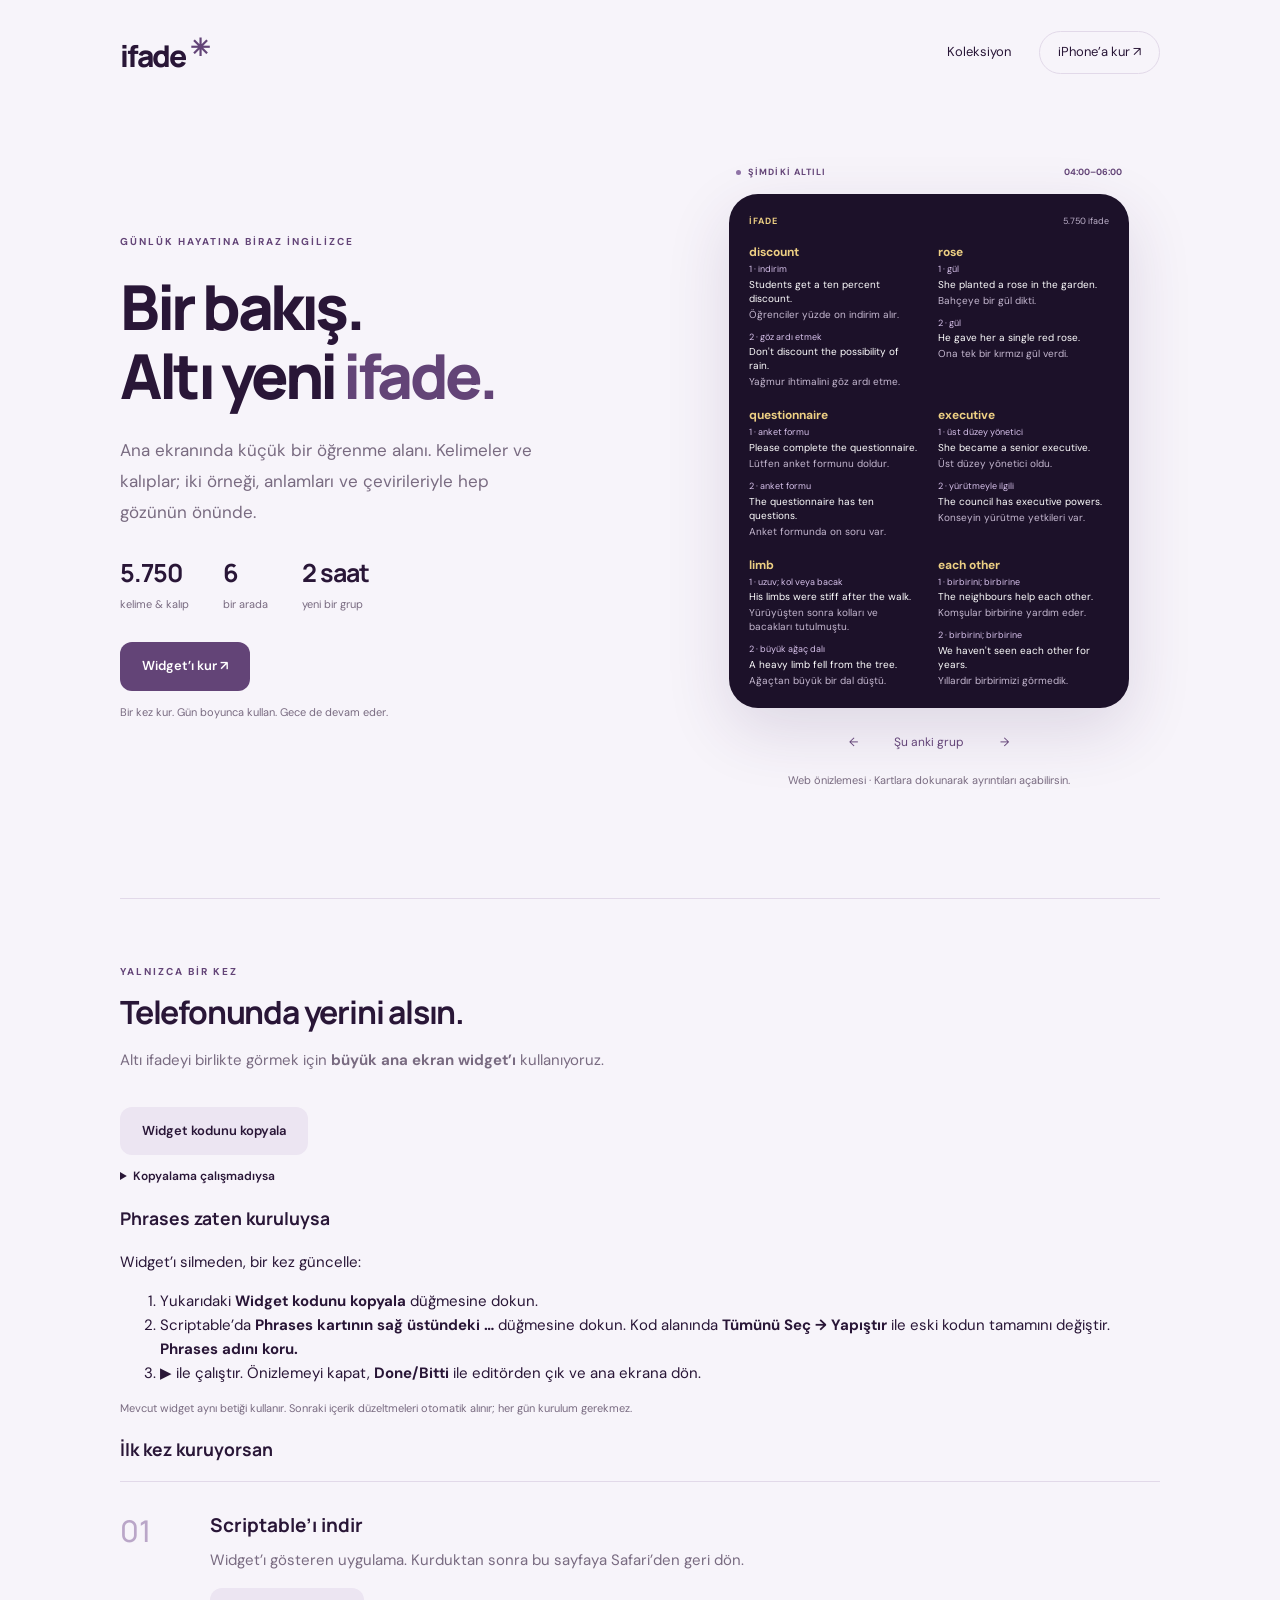
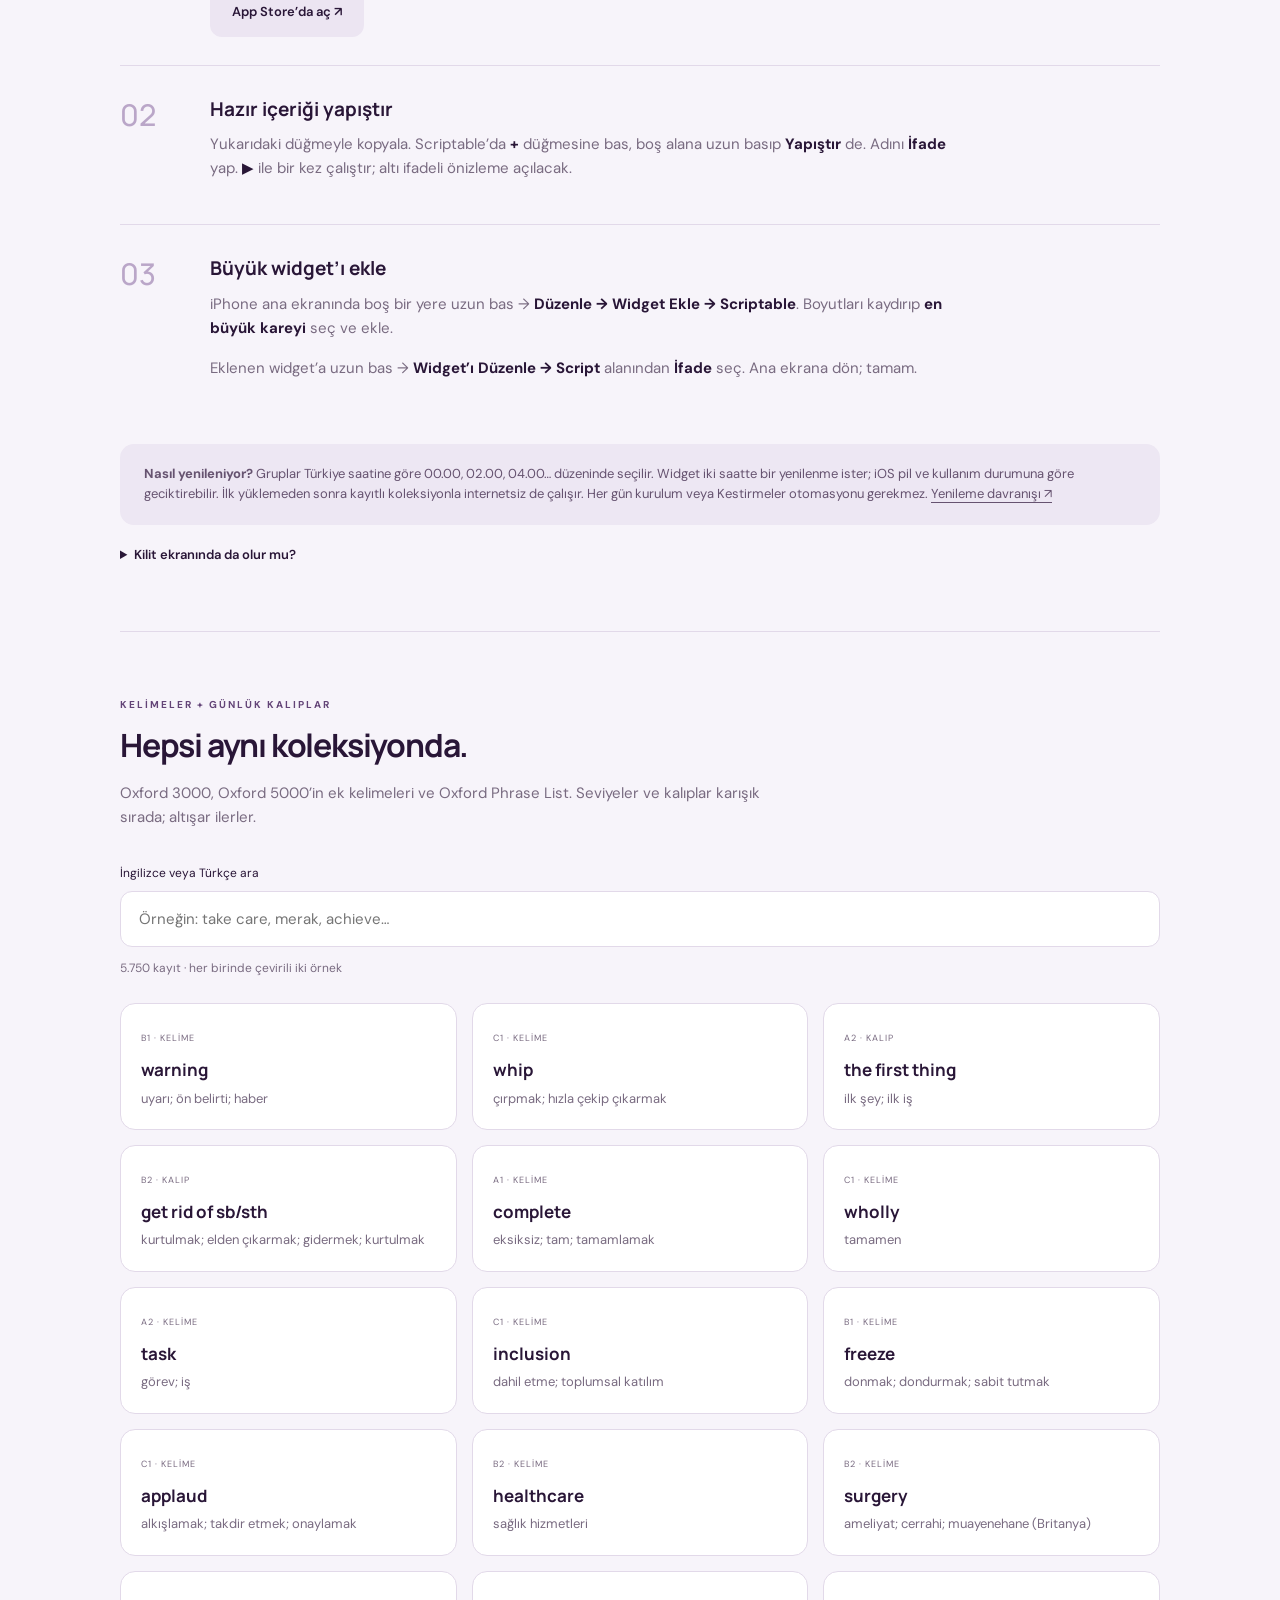
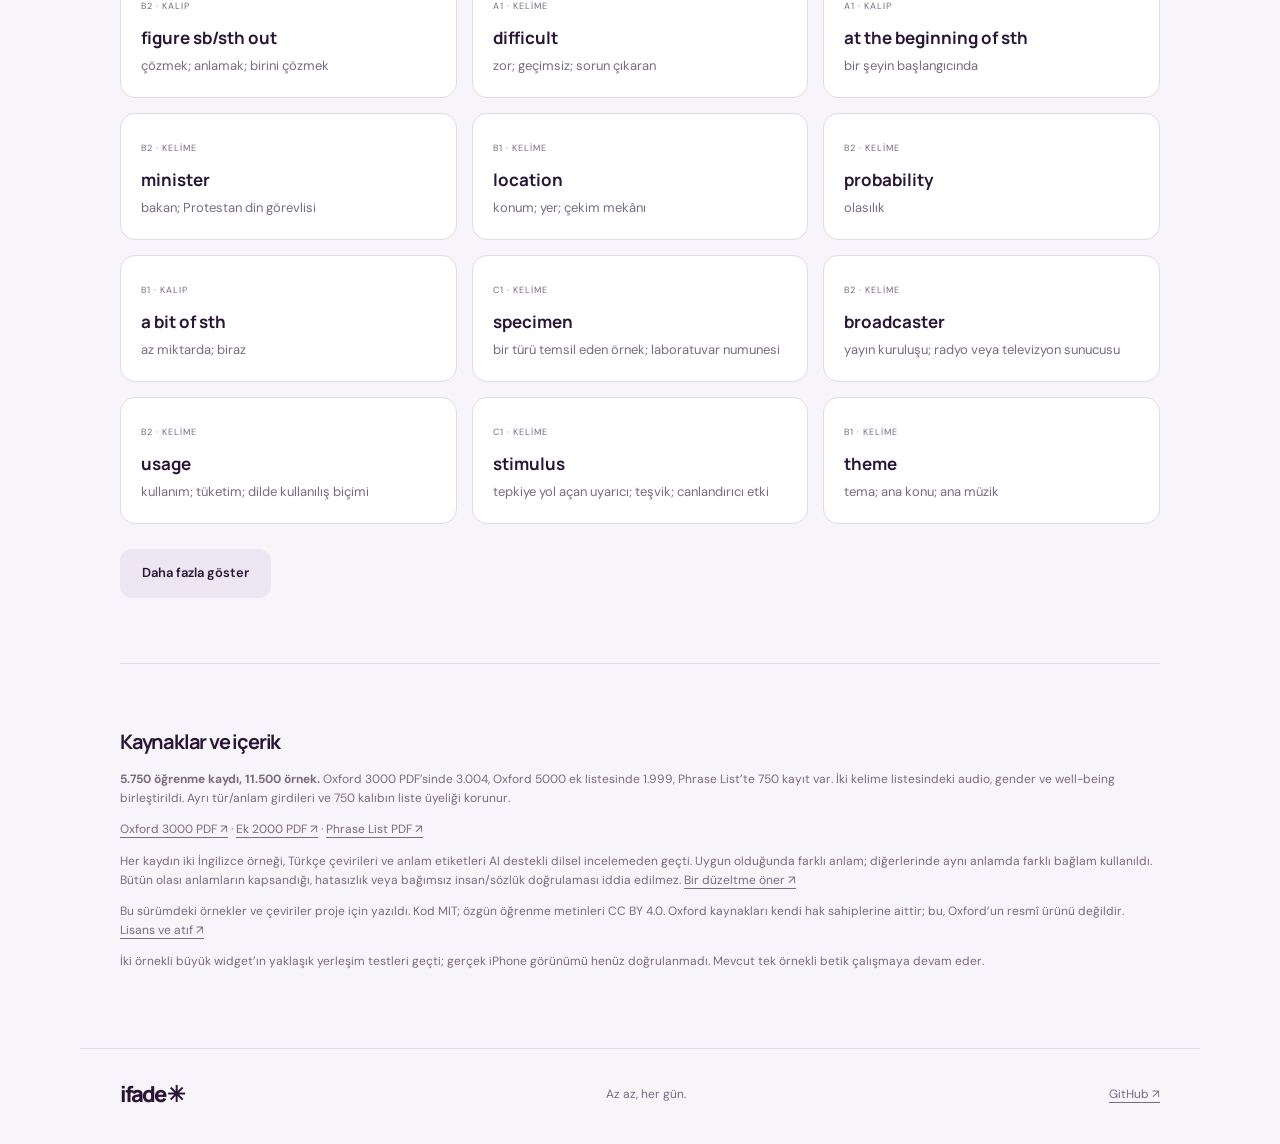
==== commit 9877f342: "Refine three examples and simplify iPhone setup Clarify sink, swing and focus; retain two examples f" ====
--- a/index.html
+++ b/index.html
@@ -1,9 +1,13 @@
 <!doctype html>
-<html lang="tr"><head><meta charset="utf-8"><meta name="viewport" content="width=device-width,initial-scale=1"><meta name="theme-color" content="#1c1129"><title>İfade — Bir bakış, altı ifade</title><meta name="description" content="Oxford kelimeleri ve kalıpları: Türkçe anlam ve çevirili örneklerle, iki saatte bir altı ifade. iPhone ana ekran widget’ı."><link rel="stylesheet" href="widget-site-v2.css?v=5750"><script defer src="widget-core-v2.js?v=5750"></script><script defer src="widget-site-v2.js?v=5750"></script></head>
+<html lang="tr"><head><meta charset="utf-8"><meta name="viewport" content="width=device-width,initial-scale=1"><meta name="theme-color" content="#1c1129"><title>İfade — Bir bakış, altı ifade</title><meta name="description" content="Oxford kelimeleri ve kalıpları: Türkçe anlam ve çevirili örneklerle, iki saatte bir altı ifade. iPhone ana ekran widget’ı."><link rel="stylesheet" href="widget-site-v2.css?v=20261010"><script defer src="widget-core-v2.js?v=20261010"></script><script defer src="widget-site-v2.js?v=20261010"></script></head>
 <body><header class="nav"><a class="brand" href="./">ifade<sup>✳</sup></a><nav><a href="#koleksiyon">Koleksiyon</a><a class="pill" href="#kurulum">iPhone’a kur ↗</a></nav></header>
 <main><section class="hero"><div class="intro"><p class="eyebrow">GÜNLÜK HAYATINA BİRAZ İNGİLİZCE</p><h1>Bir bakış.<br>Altı yeni <em>ifade.</em></h1><p class="lede">Ana ekranında küçük bir öğrenme alanı. Kelimeler ve kalıplar; iki örneği, anlamları ve çevirileriyle hep gözünün önünde.</p><div class="stats"><div><strong id="count">5.750</strong><span>kelime & kalıp</span></div><div><strong>6</strong><span>bir arada</span></div><div><strong>2 saat</strong><span>yeni bir grup</span></div></div><a class="primary" href="#kurulum">Widget’ı kur ↗</a><p class="fine">Bir kez kur. Gün boyunca kullan. Gece de devam eder.</p></div>
 <div class="preview-wrap"><div class="preview-caption"><span class="dot"></span> ŞİMDİKİ ALTILI <span id="slot-time"></span></div><div class="widget-preview"><div class="widget-head"><b>İFADE</b><span id="widget-count">Koleksiyon yükleniyor…</span></div><div id="current-six" class="six" aria-live="polite"><p>İfadeler yükleniyor…</p></div></div><div class="preview-footer"><button id="prev" aria-label="Önceki altılı">←</button><button id="now">Şu anki grup</button><button id="next" aria-label="Sonraki altılı">→</button></div><p class="fine center">Web önizlemesi · Kartlara dokunarak ayrıntıları açabilirsin.</p></div></section>
-<section id="kurulum" class="section"><div class="section-heading"><p class="eyebrow">YALNIZCA BİR KEZ</p><h2>Telefonunda yerini alsın.</h2><p>Altı ifadeyi birlikte görmek için <strong>büyük ana ekran widget’ı</strong> kullanıyoruz.</p></div><ol class="steps"><li><span class="step-number">01</span><div><h3>Scriptable’ı indir</h3><p>Widget’ı gösteren uygulama. Kurduktan sonra bu sayfaya Safari’den geri dön.</p><a class="secondary" href="https://apps.apple.com/app/scriptable/id1405459188">App Store’da aç ↗</a></div></li><li><span class="step-number">02</span><div><h3>Hazır içeriği yapıştır</h3><p>Aşağıdaki düğmeyle kopyala. Scriptable’da <strong>+</strong> düğmesine bas, boş alana uzun basıp <strong>Yapıştır</strong> de. Adını <strong>İfade</strong> yap. <strong>▶</strong> ile bir kez çalıştır; altı ifadeli önizleme açılacak.</p><div class="actions"><button class="secondary" id="copy-script">Widget kodunu kopyala</button><a href="scriptable:///add">Scriptable’da yeni aç ↗</a></div><p id="copy-status" role="status"></p><details id="manual-copy"><summary>Kopyalama çalışmadıysa</summary><p>Alana dokun, tümünü seçip kopyala.</p><textarea id="script-text" readonly aria-label="Hazır widget kodu"></textarea><a href="Ifade-v2.js" download>Dosya olarak indir</a></details></div></li><li><span class="step-number">03</span><div><h3>Büyük widget’ı ekle</h3><p>iPhone ana ekranında boş bir yere uzun bas → <strong>Düzenle → Widget Ekle → Scriptable</strong>. Boyutları kaydırıp <strong>en büyük kareyi</strong> seç ve ekle.</p><p>Eklenen widget’a uzun bas → <strong>Widget’ı Düzenle → Script</strong> alanından <strong>İfade</strong> seç. Ana ekrana dön; tamam.</p></div></li></ol><aside class="note"><strong>İki örnekli sürüme geçiş:</strong> Zaten Phrases veya İfade kuruluysa widget’ı silme. Aşağıdaki kodu kopyalayıp mevcut betiğin tamamının yerine bir kez yapıştır ve ▶ ile çalıştır. Betiğin adını koru. Sonraki içerik güncellemeleri otomatik alınır.</aside><aside class="note"><strong>Nasıl yenileniyor?</strong> Gruplar Türkiye saatine göre 00.00, 02.00, 04.00… düzeninde seçilir. Widget iki saatte bir yenilenme ister; iOS pil ve kullanım durumuna göre geciktirebilir. İlk yüklemeden sonra kayıtlı koleksiyonla internetsiz de çalışır. Her gün kurulum veya Kestirmeler otomasyonu gerekmez. <a href="https://docs.scriptable.app/listwidget/#refreshafterdate">Yenileme davranışı ↗</a></aside><details class="faq"><summary>Kilit ekranında da olur mu?</summary><p>Kilit ekranındaki küçük alan altı çevirili örnek için yeterli değil. Scriptable’ın dikdörtgen kilit ekranı widget’ını aynı İfade betiğine bağlarsan mevcut gruptan tek ifade gösterir. Altılının tamamı ana ekrandadır.</p></details></section>
+<section id="kurulum" class="section"><div class="section-heading"><p class="eyebrow">YALNIZCA BİR KEZ</p><h2>Telefonunda yerini alsın.</h2><p>Altı ifadeyi birlikte görmek için <strong>büyük ana ekran widget’ı</strong> kullanıyoruz.</p></div><div class="actions"><button class="secondary" id="copy-script">Widget kodunu kopyala</button></div><p id="copy-status" role="status"></p><details id="manual-copy"><summary>Kopyalama çalışmadıysa</summary><p>Alana dokun, tümünü seçip kopyala.</p><textarea id="script-text" readonly aria-label="Hazır widget kodu"></textarea><a href="Ifade-v2.js" download>Dosya olarak indir</a></details><h3>Phrases zaten kuruluysa</h3><p>Widget’ı silmeden, bir kez güncelle:</p>
+<ol><li>Yukarıdaki <strong>Widget kodunu kopyala</strong> düğmesine dokun.</li>
+<li>Scriptable’da <strong>Phrases kartının sağ üstündeki …</strong> düğmesine dokun. Kod alanında <strong>Tümünü Seç → Yapıştır</strong> ile eski kodun tamamını değiştir. <strong>Phrases adını koru.</strong></li>
+<li><strong>▶</strong> ile çalıştır. Önizlemeyi kapat, <strong>Done/Bitti</strong> ile editörden çık ve ana ekrana dön.</li></ol>
+<p class="fine">Mevcut widget aynı betiği kullanır. Sonraki içerik düzeltmeleri otomatik alınır; her gün kurulum gerekmez.</p><h3>İlk kez kuruyorsan</h3><ol class="steps"><li><span class="step-number">01</span><div><h3>Scriptable’ı indir</h3><p>Widget’ı gösteren uygulama. Kurduktan sonra bu sayfaya Safari’den geri dön.</p><a class="secondary" href="https://apps.apple.com/app/scriptable/id1405459188">App Store’da aç ↗</a></div></li><li><span class="step-number">02</span><div><h3>Hazır içeriği yapıştır</h3><p>Yukarıdaki düğmeyle kopyala. Scriptable’da <strong>+</strong> düğmesine bas, boş alana uzun basıp <strong>Yapıştır</strong> de. Adını <strong>İfade</strong> yap. <strong>▶</strong> ile bir kez çalıştır; altı ifadeli önizleme açılacak.</p></div></li><li><span class="step-number">03</span><div><h3>Büyük widget’ı ekle</h3><p>iPhone ana ekranında boş bir yere uzun bas → <strong>Düzenle → Widget Ekle → Scriptable</strong>. Boyutları kaydırıp <strong>en büyük kareyi</strong> seç ve ekle.</p><p>Eklenen widget’a uzun bas → <strong>Widget’ı Düzenle → Script</strong> alanından <strong>İfade</strong> seç. Ana ekrana dön; tamam.</p></div></li></ol><aside class="note"><strong>Nasıl yenileniyor?</strong> Gruplar Türkiye saatine göre 00.00, 02.00, 04.00… düzeninde seçilir. Widget iki saatte bir yenilenme ister; iOS pil ve kullanım durumuna göre geciktirebilir. İlk yüklemeden sonra kayıtlı koleksiyonla internetsiz de çalışır. Her gün kurulum veya Kestirmeler otomasyonu gerekmez. <a href="https://docs.scriptable.app/listwidget/#refreshafterdate">Yenileme davranışı ↗</a></aside><details class="faq"><summary>Kilit ekranında da olur mu?</summary><p>Kilit ekranındaki küçük alan altı çevirili örnek için yeterli değil. Scriptable’ın dikdörtgen kilit ekranı widget’ını aynı İfade betiğine bağlarsan mevcut gruptan tek ifade gösterir. Altılının tamamı ana ekrandadır.</p></details></section>
 <section id="koleksiyon" class="section"><div class="section-heading"><p class="eyebrow">KELİMELER + GÜNLÜK KALIPLAR</p><h2>Hepsi aynı koleksiyonda.</h2><p>Oxford 3000, Oxford 5000’in ek kelimeleri ve Oxford Phrase List. Seviyeler ve kalıplar karışık sırada; altışar ilerler.</p></div><label class="search-label" for="search">İngilizce veya Türkçe ara</label><input id="search" type="search" placeholder="Örneğin: take care, merak, achieve…" autocomplete="off"><p id="search-status" role="status"></p><div id="results" class="results"></div><button class="secondary" id="more">Daha fazla göster</button></section>
 <section class="section credits"><h2>Kaynaklar ve içerik</h2>
 <p><strong>5.750 öğrenme kaydı, 11.500 örnek.</strong> Oxford 3000 PDF’sinde 3.004, Oxford 5000 ek listesinde 1.999, Phrase List’te 750 kayıt var. İki kelime listesindeki audio, gender ve well-being birleştirildi. Ayrı tür/anlam girdileri ve 750 kalıbın liste üyeliği korunur.</p>
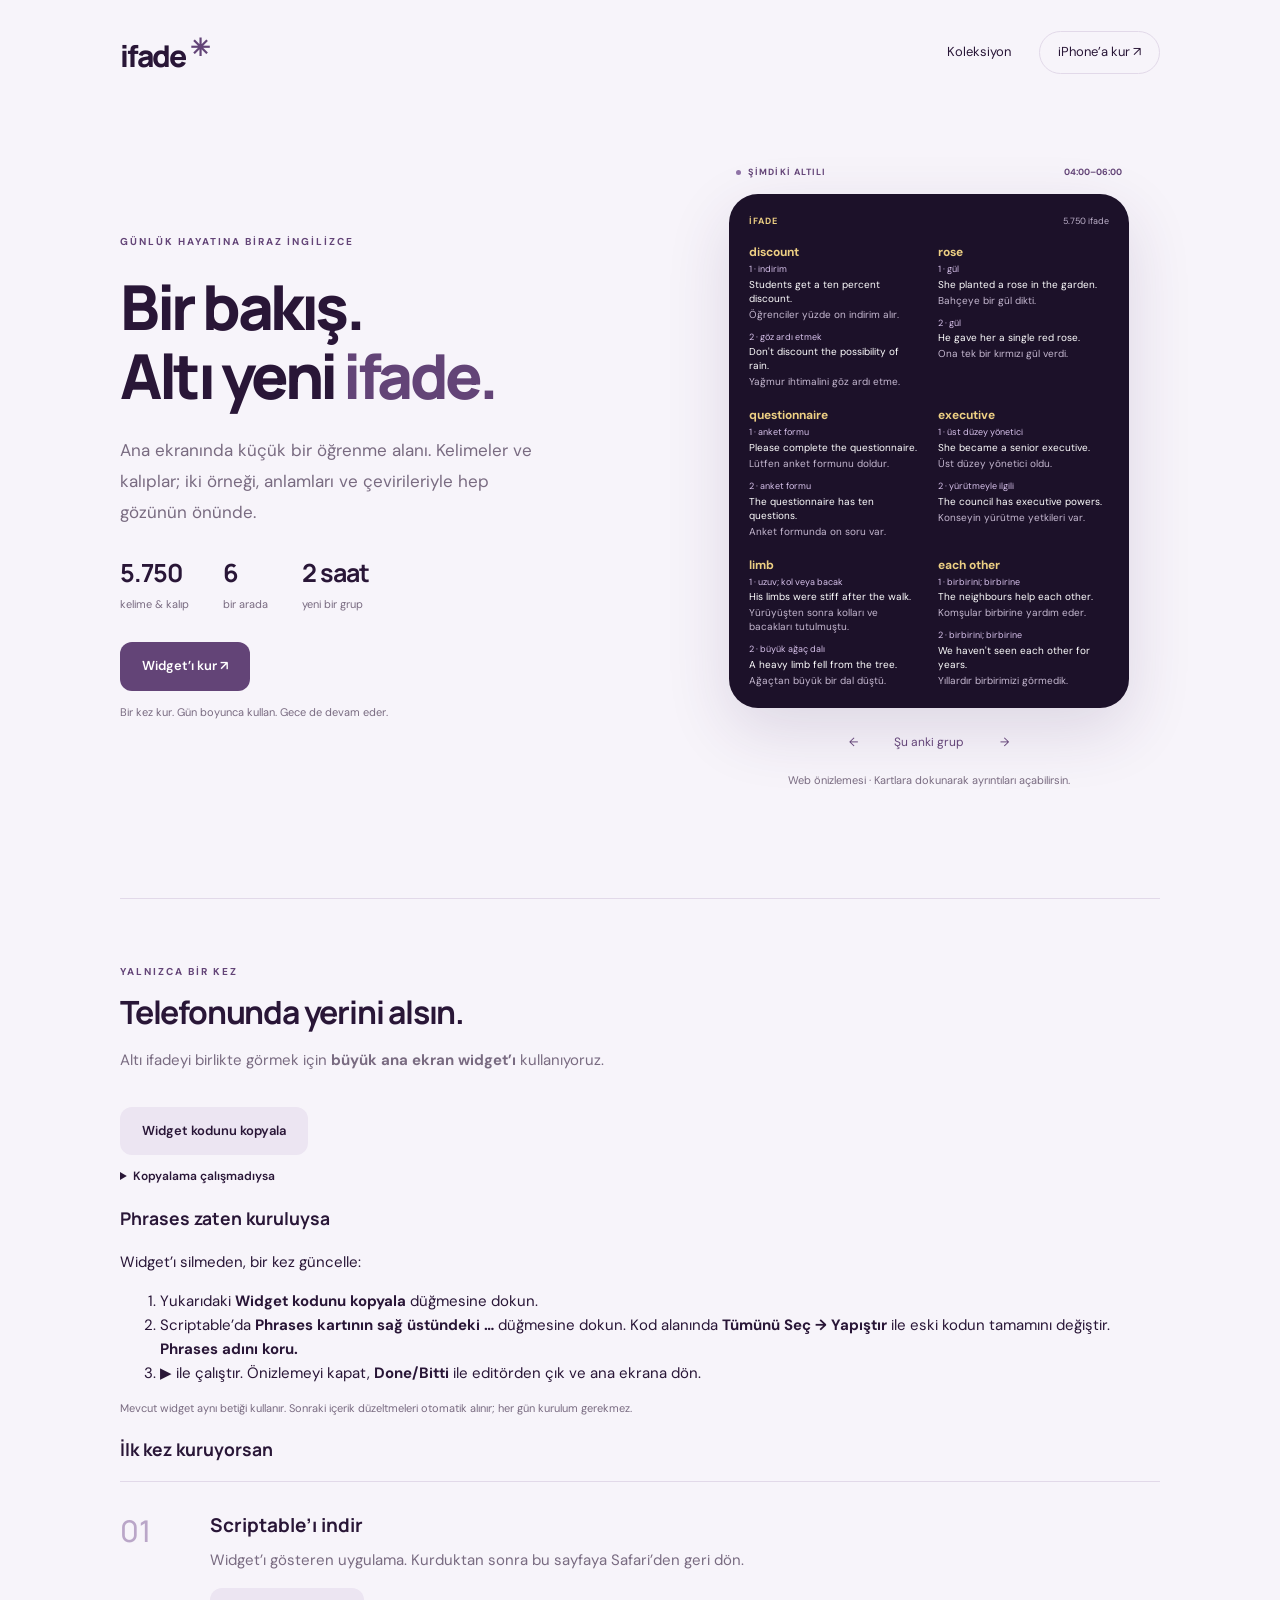
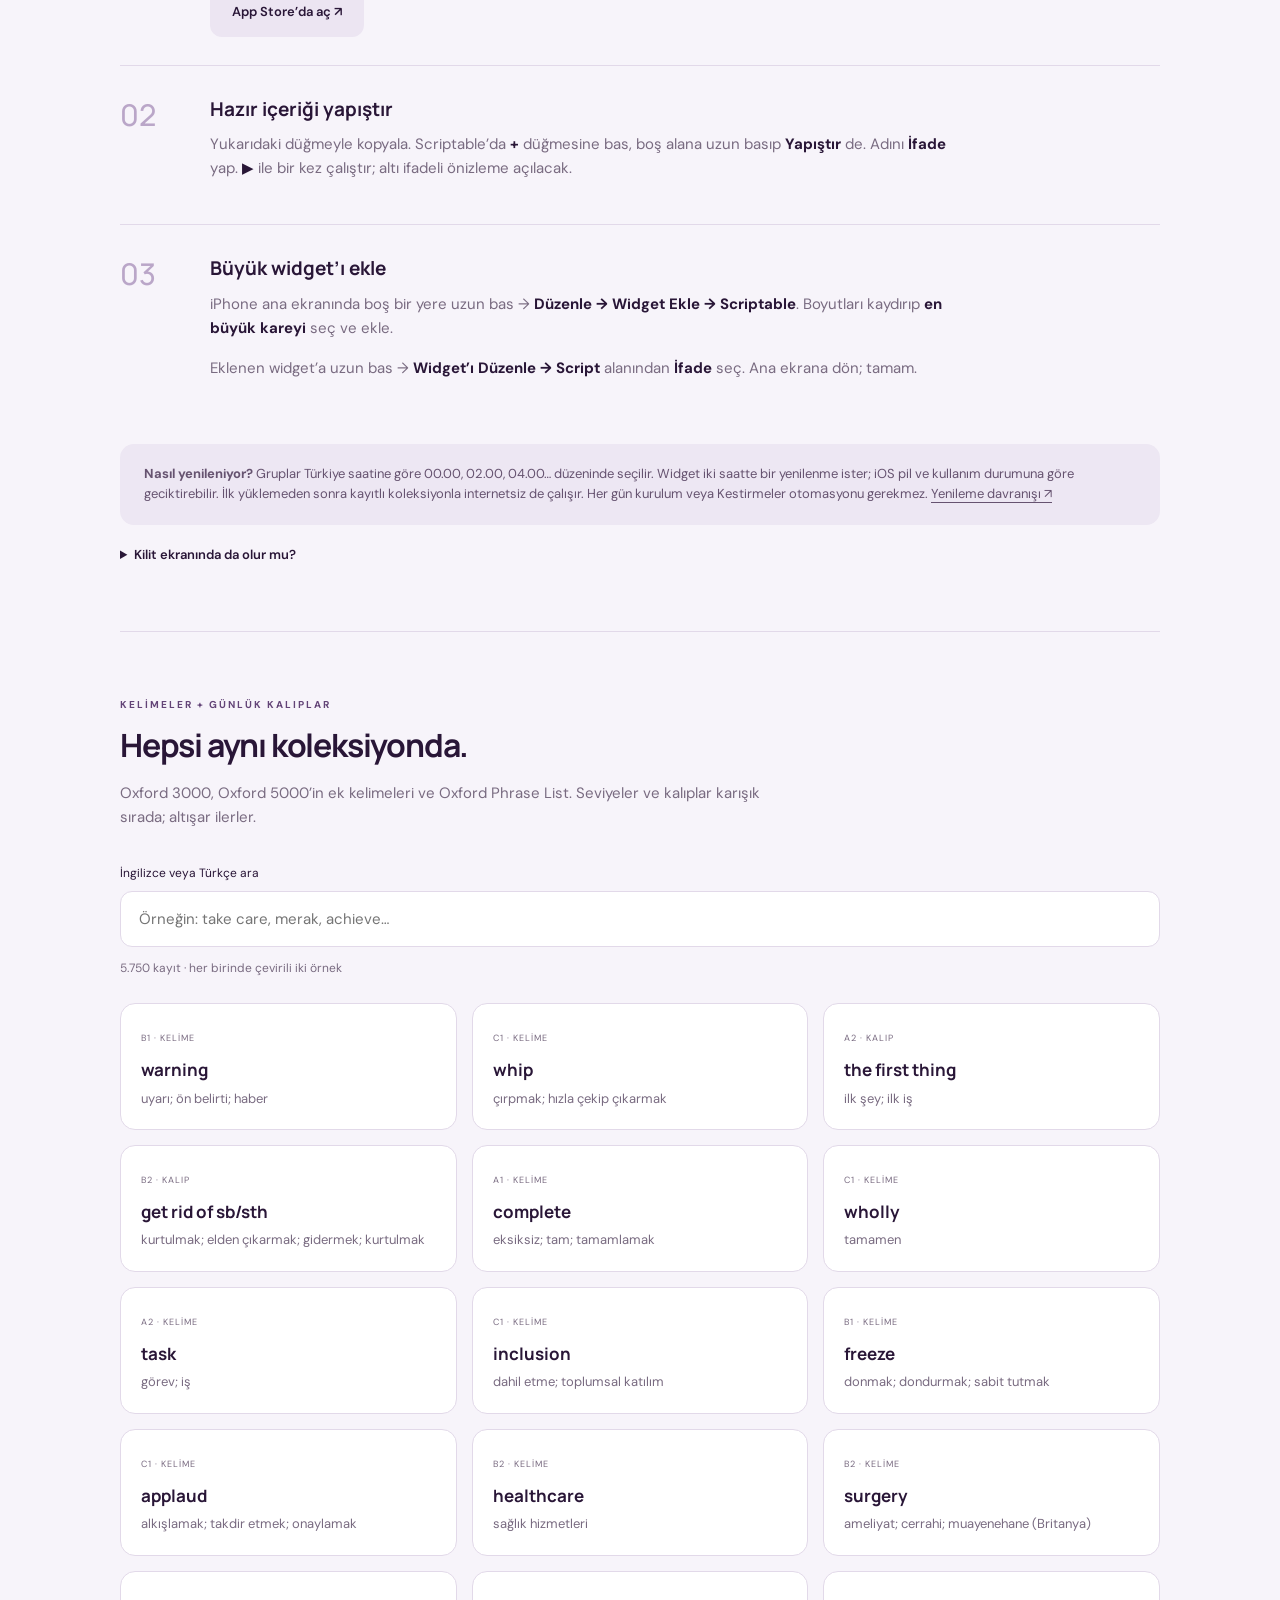
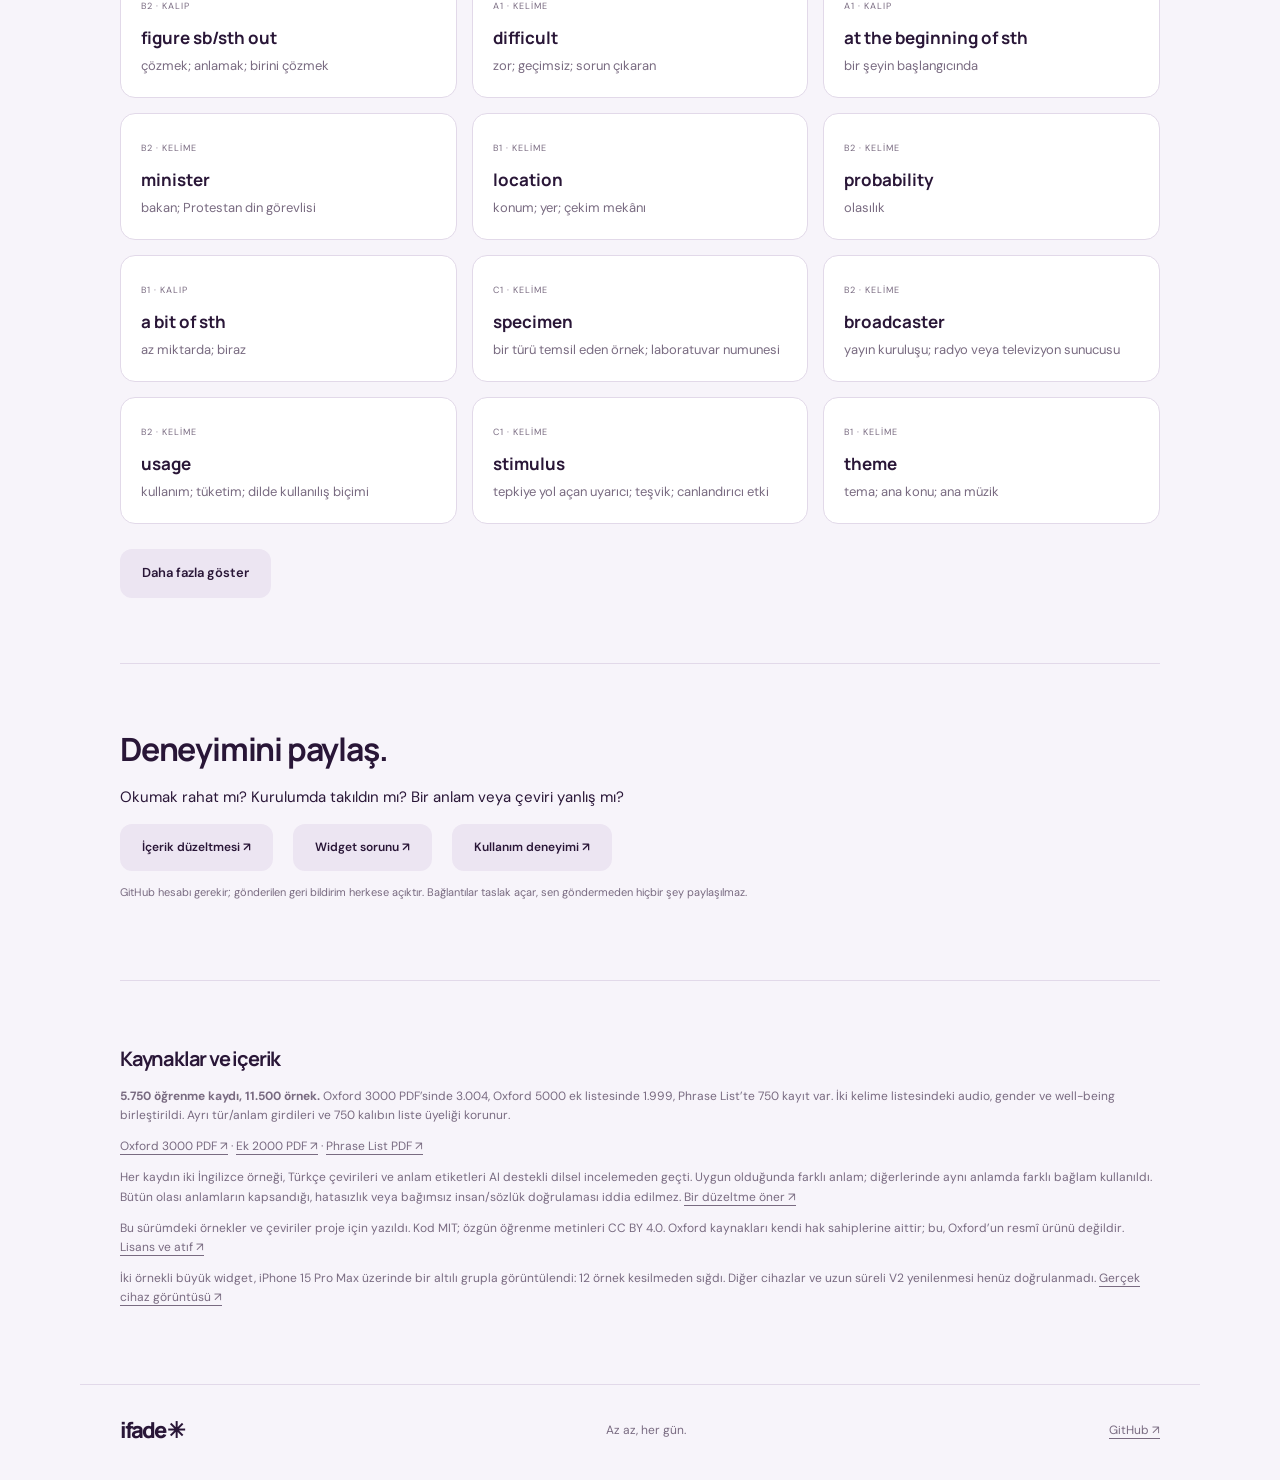
==== commit da659e4b: "Fix bilingual search and add feedback with actual iPhone preview Normalize English and Turkish searc" ====
--- a/index.html
+++ b/index.html
@@ -1,5 +1,5 @@
 <!doctype html>
-<html lang="tr"><head><meta charset="utf-8"><meta name="viewport" content="width=device-width,initial-scale=1"><meta name="theme-color" content="#1c1129"><title>İfade — Bir bakış, altı ifade</title><meta name="description" content="Oxford kelimeleri ve kalıpları: Türkçe anlam ve çevirili örneklerle, iki saatte bir altı ifade. iPhone ana ekran widget’ı."><link rel="stylesheet" href="widget-site-v2.css?v=20261010"><script defer src="widget-core-v2.js?v=20261010"></script><script defer src="widget-site-v2.js?v=20261010"></script></head>
+<html lang="tr"><head><meta charset="utf-8"><meta name="viewport" content="width=device-width,initial-scale=1"><meta name="theme-color" content="#1c1129"><title>İfade — Bir bakış, altı ifade</title><meta name="description" content="Oxford kelimeleri ve kalıpları: Türkçe anlam ve çevirili örneklerle, iki saatte bir altı ifade. iPhone ana ekran widget’ı."><link rel="stylesheet" href="widget-site-v2.css?v=20261010b"><script defer src="widget-core-v2.js?v=20261010b"></script><script defer src="widget-site-v2.js?v=20261010b"></script></head>
 <body><header class="nav"><a class="brand" href="./">ifade<sup>✳</sup></a><nav><a href="#koleksiyon">Koleksiyon</a><a class="pill" href="#kurulum">iPhone’a kur ↗</a></nav></header>
 <main><section class="hero"><div class="intro"><p class="eyebrow">GÜNLÜK HAYATINA BİRAZ İNGİLİZCE</p><h1>Bir bakış.<br>Altı yeni <em>ifade.</em></h1><p class="lede">Ana ekranında küçük bir öğrenme alanı. Kelimeler ve kalıplar; iki örneği, anlamları ve çevirileriyle hep gözünün önünde.</p><div class="stats"><div><strong id="count">5.750</strong><span>kelime & kalıp</span></div><div><strong>6</strong><span>bir arada</span></div><div><strong>2 saat</strong><span>yeni bir grup</span></div></div><a class="primary" href="#kurulum">Widget’ı kur ↗</a><p class="fine">Bir kez kur. Gün boyunca kullan. Gece de devam eder.</p></div>
 <div class="preview-wrap"><div class="preview-caption"><span class="dot"></span> ŞİMDİKİ ALTILI <span id="slot-time"></span></div><div class="widget-preview"><div class="widget-head"><b>İFADE</b><span id="widget-count">Koleksiyon yükleniyor…</span></div><div id="current-six" class="six" aria-live="polite"><p>İfadeler yükleniyor…</p></div></div><div class="preview-footer"><button id="prev" aria-label="Önceki altılı">←</button><button id="now">Şu anki grup</button><button id="next" aria-label="Sonraki altılı">→</button></div><p class="fine center">Web önizlemesi · Kartlara dokunarak ayrıntıları açabilirsin.</p></div></section>
@@ -9,11 +9,11 @@
 <li><strong>▶</strong> ile çalıştır. Önizlemeyi kapat, <strong>Done/Bitti</strong> ile editörden çık ve ana ekrana dön.</li></ol>
 <p class="fine">Mevcut widget aynı betiği kullanır. Sonraki içerik düzeltmeleri otomatik alınır; her gün kurulum gerekmez.</p><h3>İlk kez kuruyorsan</h3><ol class="steps"><li><span class="step-number">01</span><div><h3>Scriptable’ı indir</h3><p>Widget’ı gösteren uygulama. Kurduktan sonra bu sayfaya Safari’den geri dön.</p><a class="secondary" href="https://apps.apple.com/app/scriptable/id1405459188">App Store’da aç ↗</a></div></li><li><span class="step-number">02</span><div><h3>Hazır içeriği yapıştır</h3><p>Yukarıdaki düğmeyle kopyala. Scriptable’da <strong>+</strong> düğmesine bas, boş alana uzun basıp <strong>Yapıştır</strong> de. Adını <strong>İfade</strong> yap. <strong>▶</strong> ile bir kez çalıştır; altı ifadeli önizleme açılacak.</p></div></li><li><span class="step-number">03</span><div><h3>Büyük widget’ı ekle</h3><p>iPhone ana ekranında boş bir yere uzun bas → <strong>Düzenle → Widget Ekle → Scriptable</strong>. Boyutları kaydırıp <strong>en büyük kareyi</strong> seç ve ekle.</p><p>Eklenen widget’a uzun bas → <strong>Widget’ı Düzenle → Script</strong> alanından <strong>İfade</strong> seç. Ana ekrana dön; tamam.</p></div></li></ol><aside class="note"><strong>Nasıl yenileniyor?</strong> Gruplar Türkiye saatine göre 00.00, 02.00, 04.00… düzeninde seçilir. Widget iki saatte bir yenilenme ister; iOS pil ve kullanım durumuna göre geciktirebilir. İlk yüklemeden sonra kayıtlı koleksiyonla internetsiz de çalışır. Her gün kurulum veya Kestirmeler otomasyonu gerekmez. <a href="https://docs.scriptable.app/listwidget/#refreshafterdate">Yenileme davranışı ↗</a></aside><details class="faq"><summary>Kilit ekranında da olur mu?</summary><p>Kilit ekranındaki küçük alan altı çevirili örnek için yeterli değil. Scriptable’ın dikdörtgen kilit ekranı widget’ını aynı İfade betiğine bağlarsan mevcut gruptan tek ifade gösterir. Altılının tamamı ana ekrandadır.</p></details></section>
 <section id="koleksiyon" class="section"><div class="section-heading"><p class="eyebrow">KELİMELER + GÜNLÜK KALIPLAR</p><h2>Hepsi aynı koleksiyonda.</h2><p>Oxford 3000, Oxford 5000’in ek kelimeleri ve Oxford Phrase List. Seviyeler ve kalıplar karışık sırada; altışar ilerler.</p></div><label class="search-label" for="search">İngilizce veya Türkçe ara</label><input id="search" type="search" placeholder="Örneğin: take care, merak, achieve…" autocomplete="off"><p id="search-status" role="status"></p><div id="results" class="results"></div><button class="secondary" id="more">Daha fazla göster</button></section>
-<section class="section credits"><h2>Kaynaklar ve içerik</h2>
+<section id="geri-bildirim" class="section"><h2>Deneyimini paylaş.</h2><p>Okumak rahat mı? Kurulumda takıldın mı? Bir anlam veya çeviri yanlış mı?</p><div class="actions"><a class="secondary" href="https://github.com/kuurtali/uc-ifade/issues/new?title=%C4%B0%C3%A7erik+d%C3%BCzeltmesi&amp;body=Kelime%2Fkal%C4%B1p+veya+kart+ba%C4%9Flant%C4%B1s%C4%B1%3A%0A%C3%96rnek%3A+1+%2F+2%0ASorun%3A%0A%C3%96nerdi%C4%9Fim+d%C3%BCzeltme%3A%0AVarsa+s%C3%B6zl%C3%BCk+ba%C4%9Flant%C4%B1s%C4%B1%3A%0A">İçerik düzeltmesi ↗</a><a class="secondary" href="https://github.com/kuurtali/uc-ifade/issues/new?title=Widget+sorunu&amp;body=iPhone+modeli%3A%0AiOS+ve+Scriptable+s%C3%BCr%C3%BCm%C3%BC%3A%0AWidget+boyutu%3A%0ABekledi%C4%9Fim+davran%C4%B1%C5%9F%3A%0AG%C3%B6rd%C3%BC%C4%9F%C3%BCm+davran%C4%B1%C5%9F+ve+saat%3A%0AScriptable+i%C3%A7inde+%C3%A7al%C4%B1%C5%9Ft%C4%B1r%C4%B1nca+ne+oluyor%3F%0AKi%C5%9Fisel+bildirimleri+gizlenmi%C5%9F+ekran+g%C3%B6r%C3%BCnt%C3%BCs%C3%BC+%28iste%C4%9Fe+ba%C4%9Fl%C4%B1%29%3A%0A">Widget sorunu ↗</a><a class="secondary" href="https://github.com/kuurtali/uc-ifade/issues/new?title=Kullan%C4%B1m+deneyimi&amp;body=Ne+kadar+s%C3%BCredir+kullan%C4%B1yorum%3F%0AOkunabilirlik+%281%E2%80%935%29%3A%0A%C4%B0ki+%C3%B6rnek+faydal%C4%B1+m%C4%B1%3F%0ATak%C4%B1ld%C4%B1%C4%9F%C4%B1m+kurulum+ad%C4%B1m%C4%B1+veya+kullan%C4%B1m+sorunu%3A%0AEn+%C3%A7ok+istedi%C4%9Fim+tek+iyile%C5%9Ftirme%3A%0A">Kullanım deneyimi ↗</a></div><p class="fine">GitHub hesabı gerekir; gönderilen geri bildirim herkese açıktır. Bağlantılar taslak açar, sen göndermeden hiçbir şey paylaşılmaz.</p></section><section class="section credits"><h2>Kaynaklar ve içerik</h2>
 <p><strong>5.750 öğrenme kaydı, 11.500 örnek.</strong> Oxford 3000 PDF’sinde 3.004, Oxford 5000 ek listesinde 1.999, Phrase List’te 750 kayıt var. İki kelime listesindeki audio, gender ve well-being birleştirildi. Ayrı tür/anlam girdileri ve 750 kalıbın liste üyeliği korunur.</p>
 <p><a href="https://www.oxfordlearnersdictionaries.com/external/pdf/wordlists/oxford-3000-5000/The_Oxford_3000.pdf">Oxford 3000 PDF ↗</a> · <a href="https://www.oxfordlearnersdictionaries.com/external/pdf/wordlists/oxford-3000-5000/The_Oxford_5000.pdf">Ek 2000 PDF ↗</a> · <a href="https://www.oxfordlearnersdictionaries.com/external/pdf/wordlists/oxford-phrase-list/Oxford%20Phrase%20List.pdf">Phrase List PDF ↗</a></p>
 <p>Her kaydın iki İngilizce örneği, Türkçe çevirileri ve anlam etiketleri AI destekli dilsel incelemeden geçti. Uygun olduğunda farklı anlam; diğerlerinde aynı anlamda farklı bağlam kullanıldı. Bütün olası anlamların kapsandığı, hatasızlık veya bağımsız insan/sözlük doğrulaması iddia edilmez. <a href="https://github.com/kuurtali/uc-ifade/issues/new">Bir düzeltme öner ↗</a></p>
 <p>Bu sürümdeki örnekler ve çeviriler proje için yazıldı. Kod MIT; özgün öğrenme metinleri CC BY 4.0. Oxford kaynakları kendi hak sahiplerine aittir; bu, Oxford’un resmî ürünü değildir. <a href="https://github.com/kuurtali/uc-ifade/blob/main/CONTENT-LICENSE.md">Lisans ve atıf ↗</a></p>
-<p>İki örnekli büyük widget’ın yaklaşık yerleşim testleri geçti; gerçek iPhone görünümü henüz doğrulanmadı. Mevcut tek örnekli betik çalışmaya devam eder.</p></section></main>
+<p>İki örnekli büyük widget, iPhone 15 Pro Max üzerinde bir altılı grupla görüntülendi: 12 örnek kesilmeden sığdı. Diğer cihazlar ve uzun süreli V2 yenilenmesi henüz doğrulanmadı. <a href="widget-iphone.jpg">Gerçek cihaz görüntüsü ↗</a></p></section></main>
 <footer><span class="brand">ifade ✳</span><span>Az az, her gün.</span><a href="https://github.com/kuurtali/uc-ifade">GitHub ↗</a></footer>
 <dialog id="detail"><button class="close" aria-label="Ayrıntıyı kapat">×</button><div id="detail-body"></div></dialog></body></html>
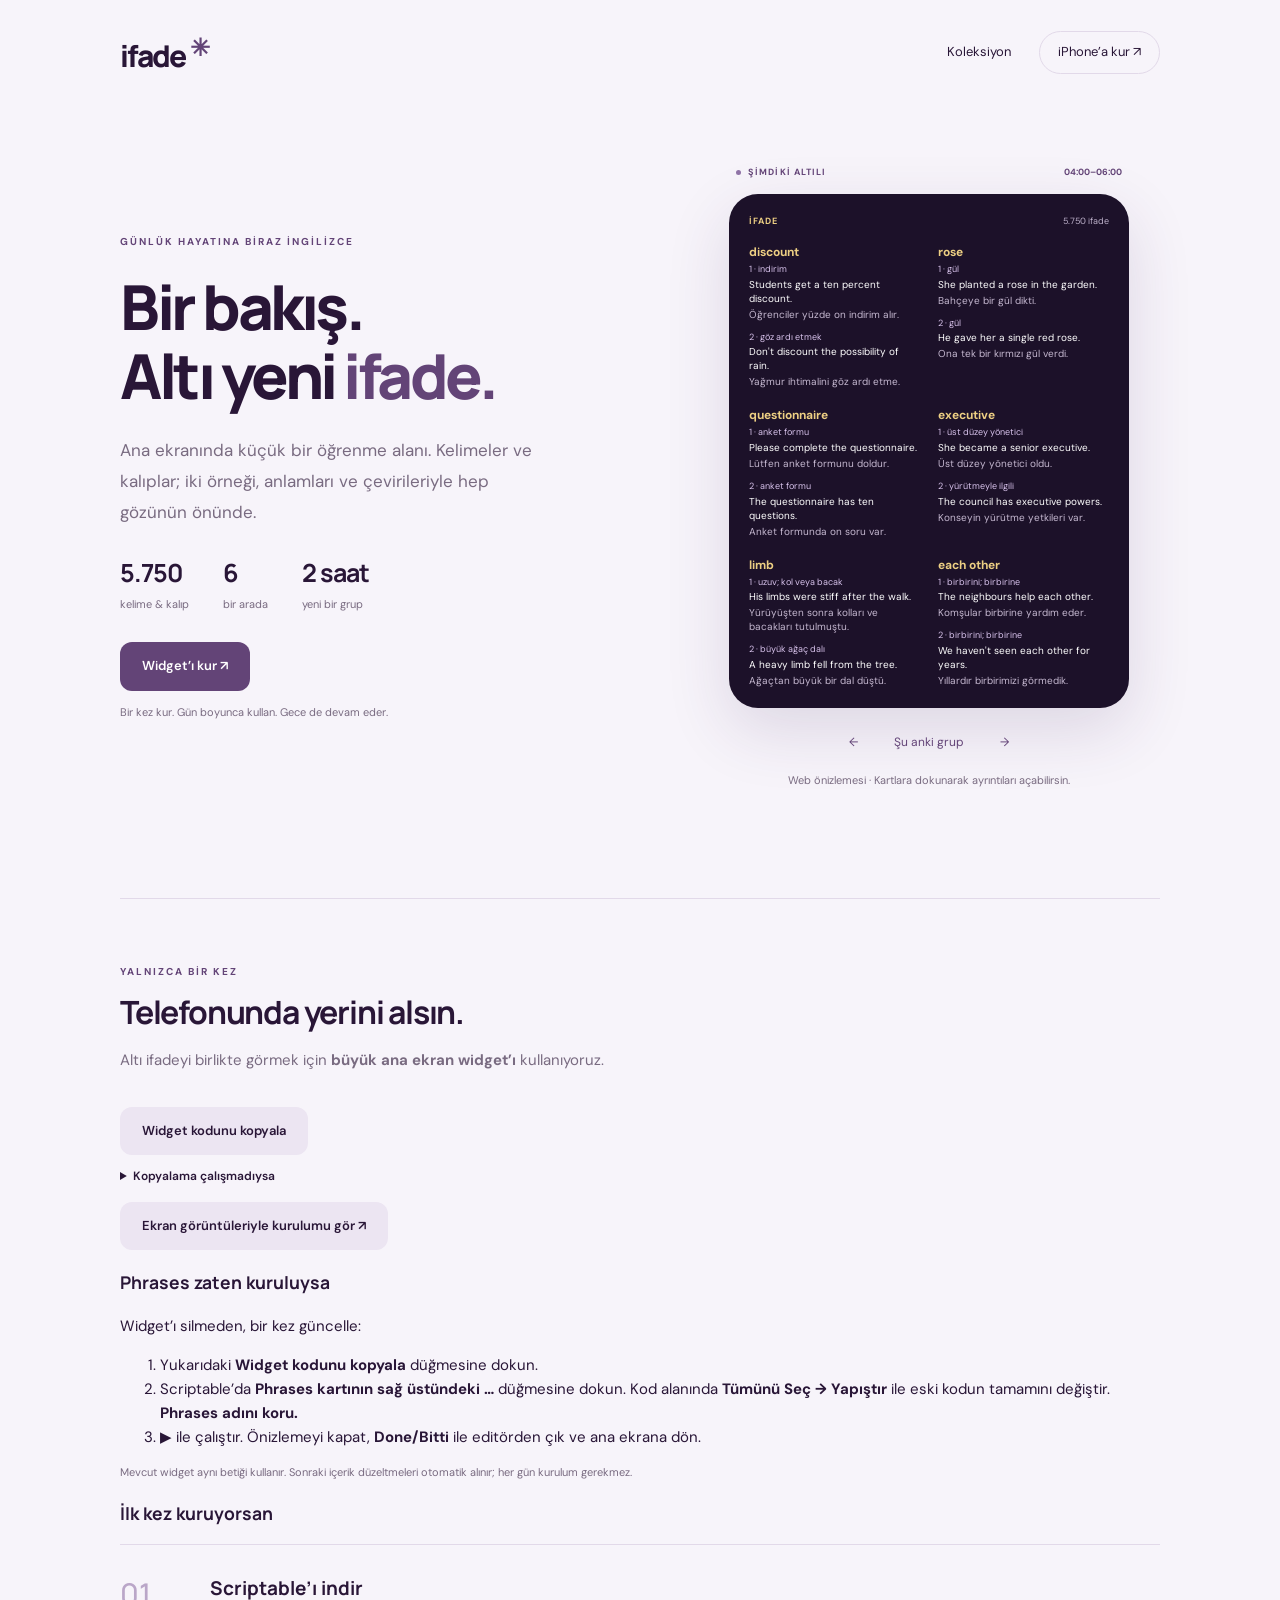
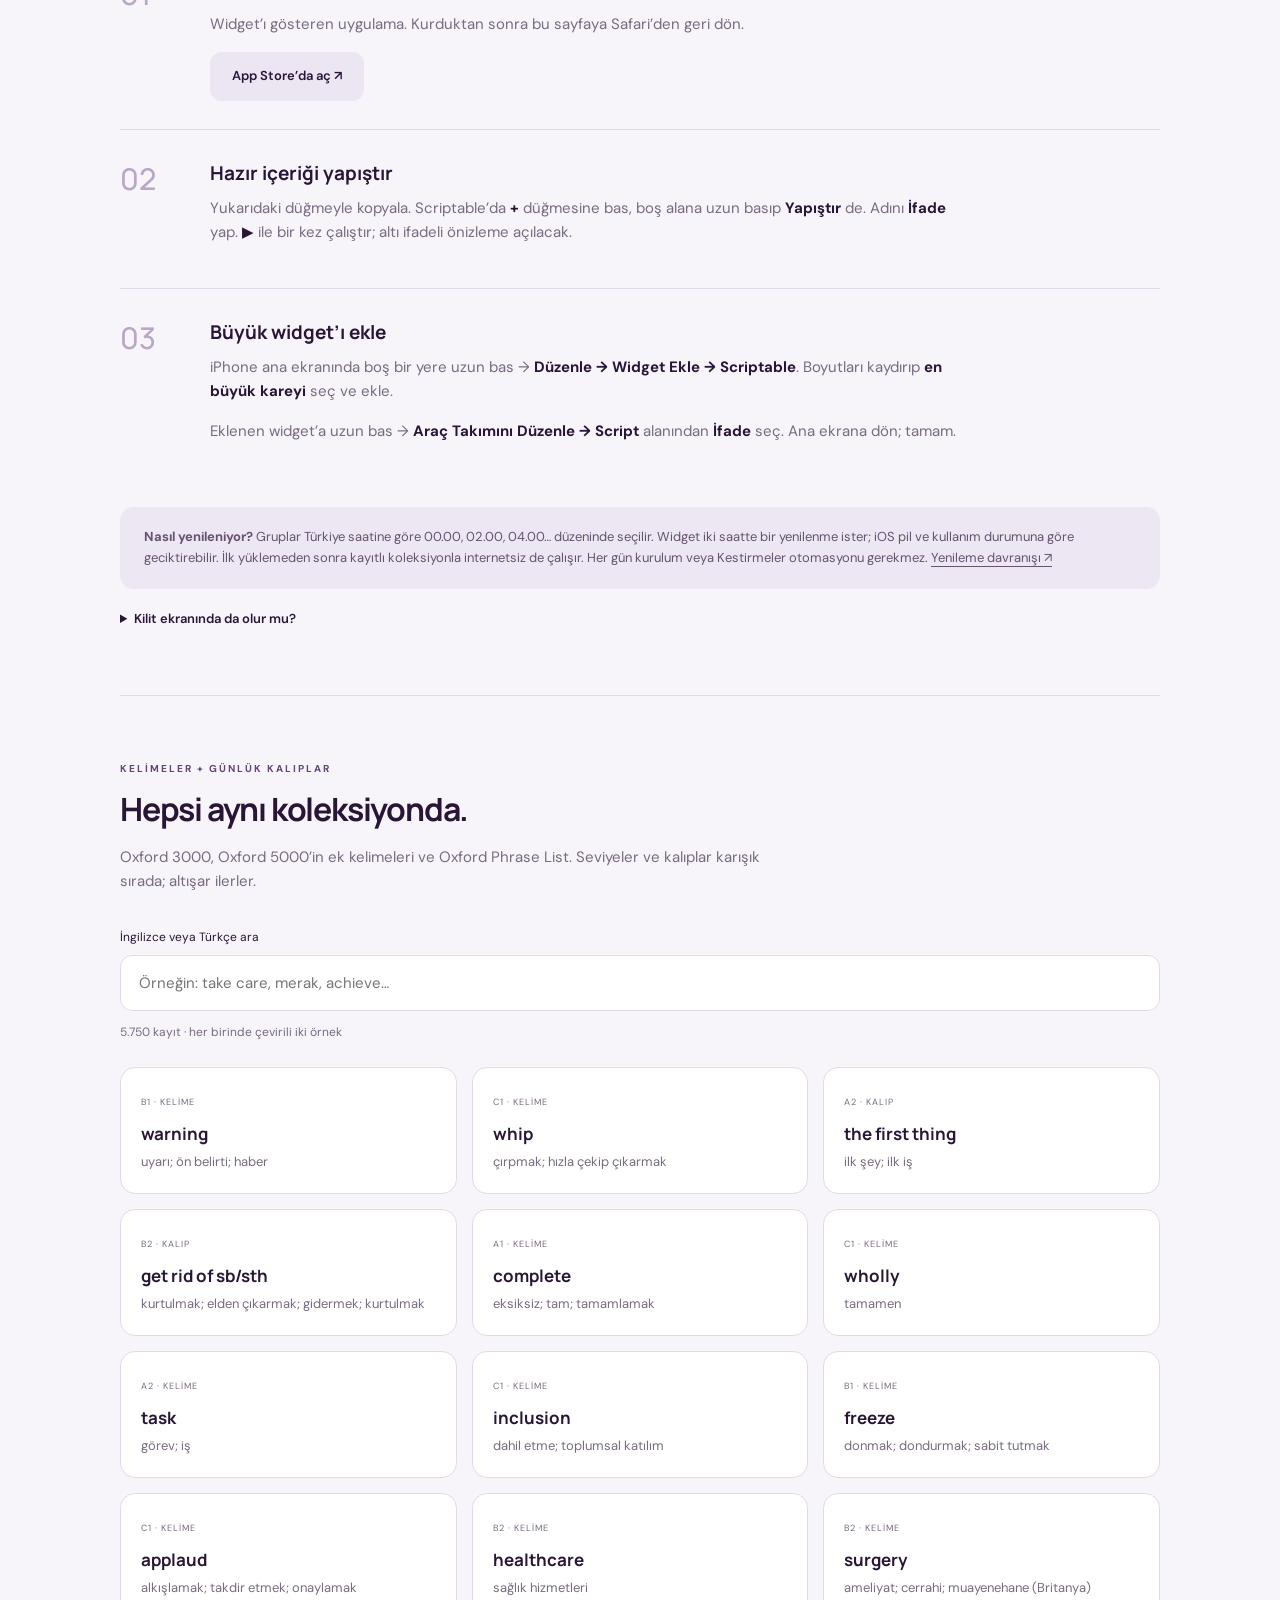
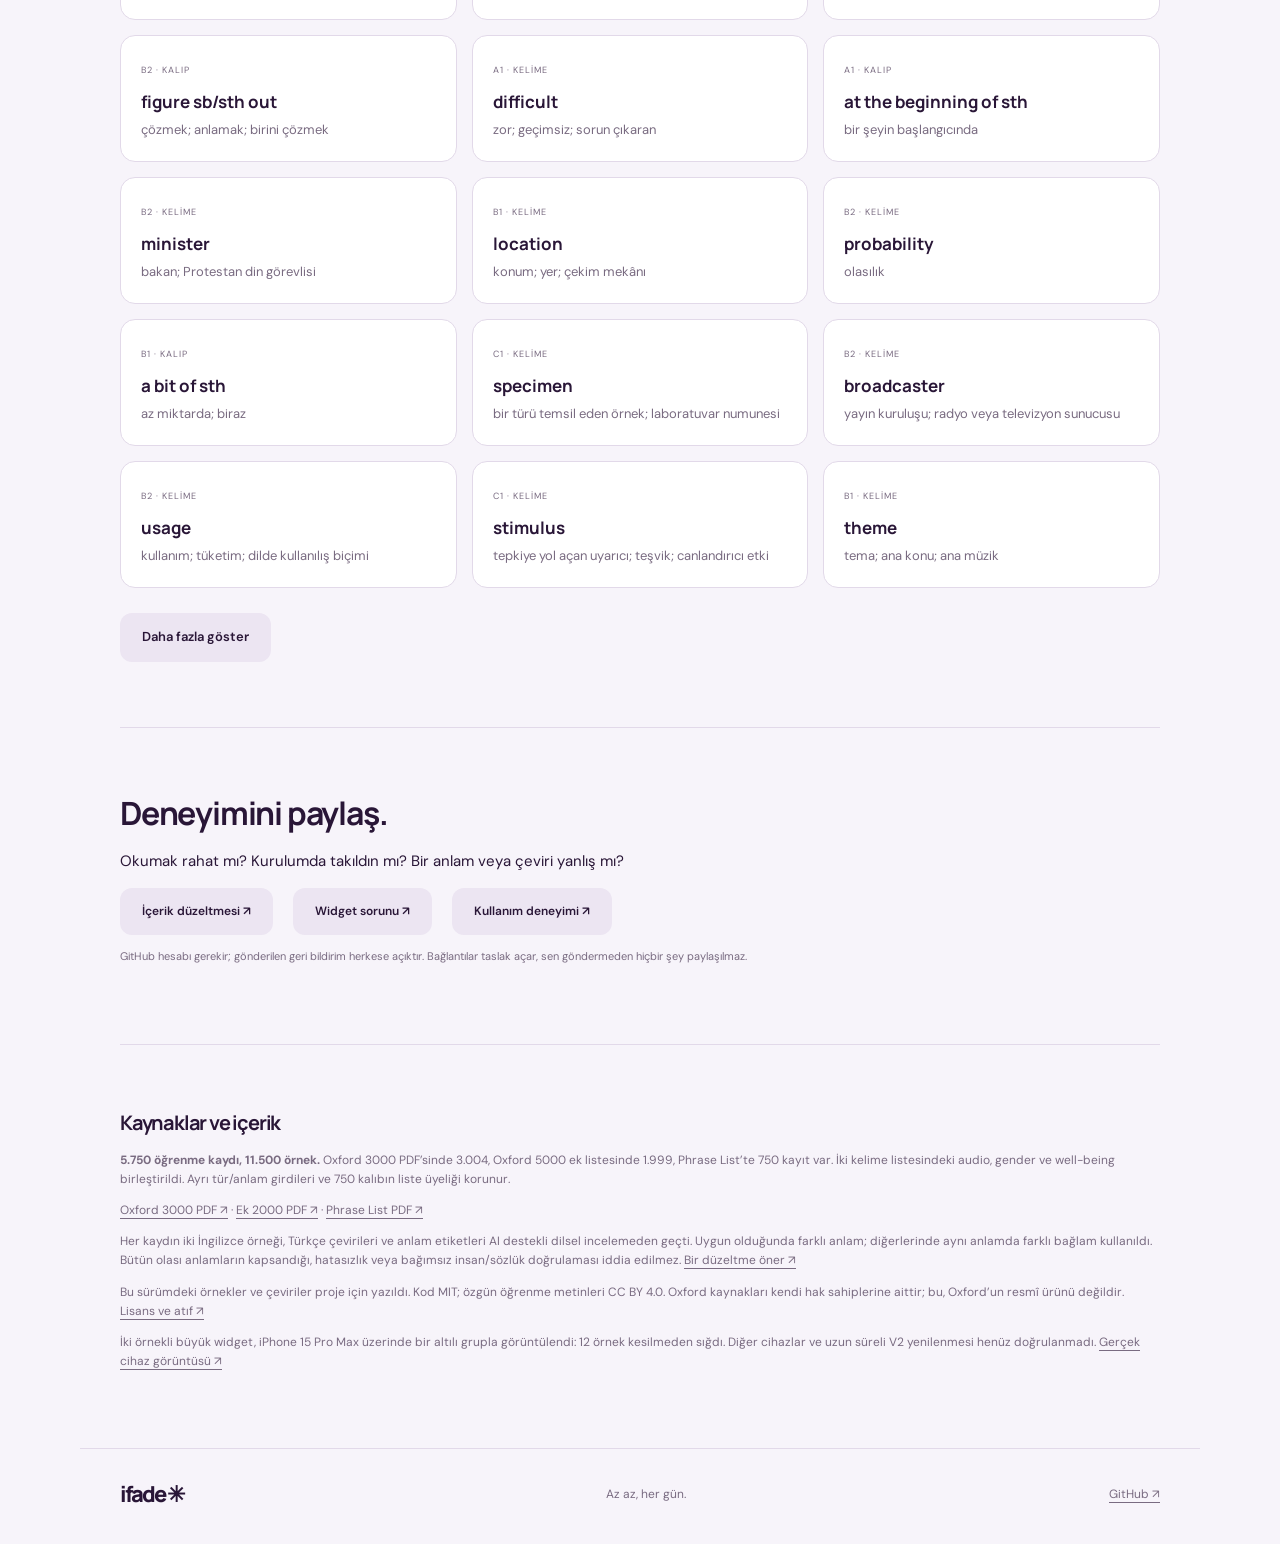
==== commit 699767af: "Add illustrated iPhone setup using real screenshots Add a five-step mobile guide, explain the unconf" ====
--- a/index.html
+++ b/index.html
@@ -3,11 +3,11 @@
 <body><header class="nav"><a class="brand" href="./">ifade<sup>✳</sup></a><nav><a href="#koleksiyon">Koleksiyon</a><a class="pill" href="#kurulum">iPhone’a kur ↗</a></nav></header>
 <main><section class="hero"><div class="intro"><p class="eyebrow">GÜNLÜK HAYATINA BİRAZ İNGİLİZCE</p><h1>Bir bakış.<br>Altı yeni <em>ifade.</em></h1><p class="lede">Ana ekranında küçük bir öğrenme alanı. Kelimeler ve kalıplar; iki örneği, anlamları ve çevirileriyle hep gözünün önünde.</p><div class="stats"><div><strong id="count">5.750</strong><span>kelime & kalıp</span></div><div><strong>6</strong><span>bir arada</span></div><div><strong>2 saat</strong><span>yeni bir grup</span></div></div><a class="primary" href="#kurulum">Widget’ı kur ↗</a><p class="fine">Bir kez kur. Gün boyunca kullan. Gece de devam eder.</p></div>
 <div class="preview-wrap"><div class="preview-caption"><span class="dot"></span> ŞİMDİKİ ALTILI <span id="slot-time"></span></div><div class="widget-preview"><div class="widget-head"><b>İFADE</b><span id="widget-count">Koleksiyon yükleniyor…</span></div><div id="current-six" class="six" aria-live="polite"><p>İfadeler yükleniyor…</p></div></div><div class="preview-footer"><button id="prev" aria-label="Önceki altılı">←</button><button id="now">Şu anki grup</button><button id="next" aria-label="Sonraki altılı">→</button></div><p class="fine center">Web önizlemesi · Kartlara dokunarak ayrıntıları açabilirsin.</p></div></section>
-<section id="kurulum" class="section"><div class="section-heading"><p class="eyebrow">YALNIZCA BİR KEZ</p><h2>Telefonunda yerini alsın.</h2><p>Altı ifadeyi birlikte görmek için <strong>büyük ana ekran widget’ı</strong> kullanıyoruz.</p></div><div class="actions"><button class="secondary" id="copy-script">Widget kodunu kopyala</button></div><p id="copy-status" role="status"></p><details id="manual-copy"><summary>Kopyalama çalışmadıysa</summary><p>Alana dokun, tümünü seçip kopyala.</p><textarea id="script-text" readonly aria-label="Hazır widget kodu"></textarea><a href="Ifade-v2.js" download>Dosya olarak indir</a></details><h3>Phrases zaten kuruluysa</h3><p>Widget’ı silmeden, bir kez güncelle:</p>
+<section id="kurulum" class="section"><div class="section-heading"><p class="eyebrow">YALNIZCA BİR KEZ</p><h2>Telefonunda yerini alsın.</h2><p>Altı ifadeyi birlikte görmek için <strong>büyük ana ekran widget’ı</strong> kullanıyoruz.</p></div><div class="actions"><button class="secondary" id="copy-script">Widget kodunu kopyala</button></div><p id="copy-status" role="status"></p><details id="manual-copy"><summary>Kopyalama çalışmadıysa</summary><p>Alana dokun, tümünü seçip kopyala.</p><textarea id="script-text" readonly aria-label="Hazır widget kodu"></textarea><a href="Ifade-v2.js" download>Dosya olarak indir</a></details><p><a class="secondary" href="kurulum-gorselli.html">Ekran görüntüleriyle kurulumu gör ↗</a></p><h3>Phrases zaten kuruluysa</h3><p>Widget’ı silmeden, bir kez güncelle:</p>
 <ol><li>Yukarıdaki <strong>Widget kodunu kopyala</strong> düğmesine dokun.</li>
 <li>Scriptable’da <strong>Phrases kartının sağ üstündeki …</strong> düğmesine dokun. Kod alanında <strong>Tümünü Seç → Yapıştır</strong> ile eski kodun tamamını değiştir. <strong>Phrases adını koru.</strong></li>
 <li><strong>▶</strong> ile çalıştır. Önizlemeyi kapat, <strong>Done/Bitti</strong> ile editörden çık ve ana ekrana dön.</li></ol>
-<p class="fine">Mevcut widget aynı betiği kullanır. Sonraki içerik düzeltmeleri otomatik alınır; her gün kurulum gerekmez.</p><h3>İlk kez kuruyorsan</h3><ol class="steps"><li><span class="step-number">01</span><div><h3>Scriptable’ı indir</h3><p>Widget’ı gösteren uygulama. Kurduktan sonra bu sayfaya Safari’den geri dön.</p><a class="secondary" href="https://apps.apple.com/app/scriptable/id1405459188">App Store’da aç ↗</a></div></li><li><span class="step-number">02</span><div><h3>Hazır içeriği yapıştır</h3><p>Yukarıdaki düğmeyle kopyala. Scriptable’da <strong>+</strong> düğmesine bas, boş alana uzun basıp <strong>Yapıştır</strong> de. Adını <strong>İfade</strong> yap. <strong>▶</strong> ile bir kez çalıştır; altı ifadeli önizleme açılacak.</p></div></li><li><span class="step-number">03</span><div><h3>Büyük widget’ı ekle</h3><p>iPhone ana ekranında boş bir yere uzun bas → <strong>Düzenle → Widget Ekle → Scriptable</strong>. Boyutları kaydırıp <strong>en büyük kareyi</strong> seç ve ekle.</p><p>Eklenen widget’a uzun bas → <strong>Widget’ı Düzenle → Script</strong> alanından <strong>İfade</strong> seç. Ana ekrana dön; tamam.</p></div></li></ol><aside class="note"><strong>Nasıl yenileniyor?</strong> Gruplar Türkiye saatine göre 00.00, 02.00, 04.00… düzeninde seçilir. Widget iki saatte bir yenilenme ister; iOS pil ve kullanım durumuna göre geciktirebilir. İlk yüklemeden sonra kayıtlı koleksiyonla internetsiz de çalışır. Her gün kurulum veya Kestirmeler otomasyonu gerekmez. <a href="https://docs.scriptable.app/listwidget/#refreshafterdate">Yenileme davranışı ↗</a></aside><details class="faq"><summary>Kilit ekranında da olur mu?</summary><p>Kilit ekranındaki küçük alan altı çevirili örnek için yeterli değil. Scriptable’ın dikdörtgen kilit ekranı widget’ını aynı İfade betiğine bağlarsan mevcut gruptan tek ifade gösterir. Altılının tamamı ana ekrandadır.</p></details></section>
+<p class="fine">Mevcut widget aynı betiği kullanır. Sonraki içerik düzeltmeleri otomatik alınır; her gün kurulum gerekmez.</p><h3>İlk kez kuruyorsan</h3><ol class="steps"><li><span class="step-number">01</span><div><h3>Scriptable’ı indir</h3><p>Widget’ı gösteren uygulama. Kurduktan sonra bu sayfaya Safari’den geri dön.</p><a class="secondary" href="https://apps.apple.com/app/scriptable/id1405459188">App Store’da aç ↗</a></div></li><li><span class="step-number">02</span><div><h3>Hazır içeriği yapıştır</h3><p>Yukarıdaki düğmeyle kopyala. Scriptable’da <strong>+</strong> düğmesine bas, boş alana uzun basıp <strong>Yapıştır</strong> de. Adını <strong>İfade</strong> yap. <strong>▶</strong> ile bir kez çalıştır; altı ifadeli önizleme açılacak.</p></div></li><li><span class="step-number">03</span><div><h3>Büyük widget’ı ekle</h3><p>iPhone ana ekranında boş bir yere uzun bas → <strong>Düzenle → Widget Ekle → Scriptable</strong>. Boyutları kaydırıp <strong>en büyük kareyi</strong> seç ve ekle.</p><p>Eklenen widget’a uzun bas → <strong>Araç Takımını Düzenle → Script</strong> alanından <strong>İfade</strong> seç. Ana ekrana dön; tamam.</p></div></li></ol><aside class="note"><strong>Nasıl yenileniyor?</strong> Gruplar Türkiye saatine göre 00.00, 02.00, 04.00… düzeninde seçilir. Widget iki saatte bir yenilenme ister; iOS pil ve kullanım durumuna göre geciktirebilir. İlk yüklemeden sonra kayıtlı koleksiyonla internetsiz de çalışır. Her gün kurulum veya Kestirmeler otomasyonu gerekmez. <a href="https://docs.scriptable.app/listwidget/#refreshafterdate">Yenileme davranışı ↗</a></aside><details class="faq"><summary>Kilit ekranında da olur mu?</summary><p>Kilit ekranındaki küçük alan altı çevirili örnek için yeterli değil. Scriptable’ın dikdörtgen kilit ekranı widget’ını aynı İfade betiğine bağlarsan mevcut gruptan tek ifade gösterir. Altılının tamamı ana ekrandadır.</p></details></section>
 <section id="koleksiyon" class="section"><div class="section-heading"><p class="eyebrow">KELİMELER + GÜNLÜK KALIPLAR</p><h2>Hepsi aynı koleksiyonda.</h2><p>Oxford 3000, Oxford 5000’in ek kelimeleri ve Oxford Phrase List. Seviyeler ve kalıplar karışık sırada; altışar ilerler.</p></div><label class="search-label" for="search">İngilizce veya Türkçe ara</label><input id="search" type="search" placeholder="Örneğin: take care, merak, achieve…" autocomplete="off"><p id="search-status" role="status"></p><div id="results" class="results"></div><button class="secondary" id="more">Daha fazla göster</button></section>
 <section id="geri-bildirim" class="section"><h2>Deneyimini paylaş.</h2><p>Okumak rahat mı? Kurulumda takıldın mı? Bir anlam veya çeviri yanlış mı?</p><div class="actions"><a class="secondary" href="https://github.com/kuurtali/uc-ifade/issues/new?title=%C4%B0%C3%A7erik+d%C3%BCzeltmesi&amp;body=Kelime%2Fkal%C4%B1p+veya+kart+ba%C4%9Flant%C4%B1s%C4%B1%3A%0A%C3%96rnek%3A+1+%2F+2%0ASorun%3A%0A%C3%96nerdi%C4%9Fim+d%C3%BCzeltme%3A%0AVarsa+s%C3%B6zl%C3%BCk+ba%C4%9Flant%C4%B1s%C4%B1%3A%0A">İçerik düzeltmesi ↗</a><a class="secondary" href="https://github.com/kuurtali/uc-ifade/issues/new?title=Widget+sorunu&amp;body=iPhone+modeli%3A%0AiOS+ve+Scriptable+s%C3%BCr%C3%BCm%C3%BC%3A%0AWidget+boyutu%3A%0ABekledi%C4%9Fim+davran%C4%B1%C5%9F%3A%0AG%C3%B6rd%C3%BC%C4%9F%C3%BCm+davran%C4%B1%C5%9F+ve+saat%3A%0AScriptable+i%C3%A7inde+%C3%A7al%C4%B1%C5%9Ft%C4%B1r%C4%B1nca+ne+oluyor%3F%0AKi%C5%9Fisel+bildirimleri+gizlenmi%C5%9F+ekran+g%C3%B6r%C3%BCnt%C3%BCs%C3%BC+%28iste%C4%9Fe+ba%C4%9Fl%C4%B1%29%3A%0A">Widget sorunu ↗</a><a class="secondary" href="https://github.com/kuurtali/uc-ifade/issues/new?title=Kullan%C4%B1m+deneyimi&amp;body=Ne+kadar+s%C3%BCredir+kullan%C4%B1yorum%3F%0AOkunabilirlik+%281%E2%80%935%29%3A%0A%C4%B0ki+%C3%B6rnek+faydal%C4%B1+m%C4%B1%3F%0ATak%C4%B1ld%C4%B1%C4%9F%C4%B1m+kurulum+ad%C4%B1m%C4%B1+veya+kullan%C4%B1m+sorunu%3A%0AEn+%C3%A7ok+istedi%C4%9Fim+tek+iyile%C5%9Ftirme%3A%0A">Kullanım deneyimi ↗</a></div><p class="fine">GitHub hesabı gerekir; gönderilen geri bildirim herkese açıktır. Bağlantılar taslak açar, sen göndermeden hiçbir şey paylaşılmaz.</p></section><section class="section credits"><h2>Kaynaklar ve içerik</h2>
 <p><strong>5.750 öğrenme kaydı, 11.500 örnek.</strong> Oxford 3000 PDF’sinde 3.004, Oxford 5000 ek listesinde 1.999, Phrase List’te 750 kayıt var. İki kelime listesindeki audio, gender ve well-being birleştirildi. Ayrı tür/anlam girdileri ve 750 kalıbın liste üyeliği korunur.</p>
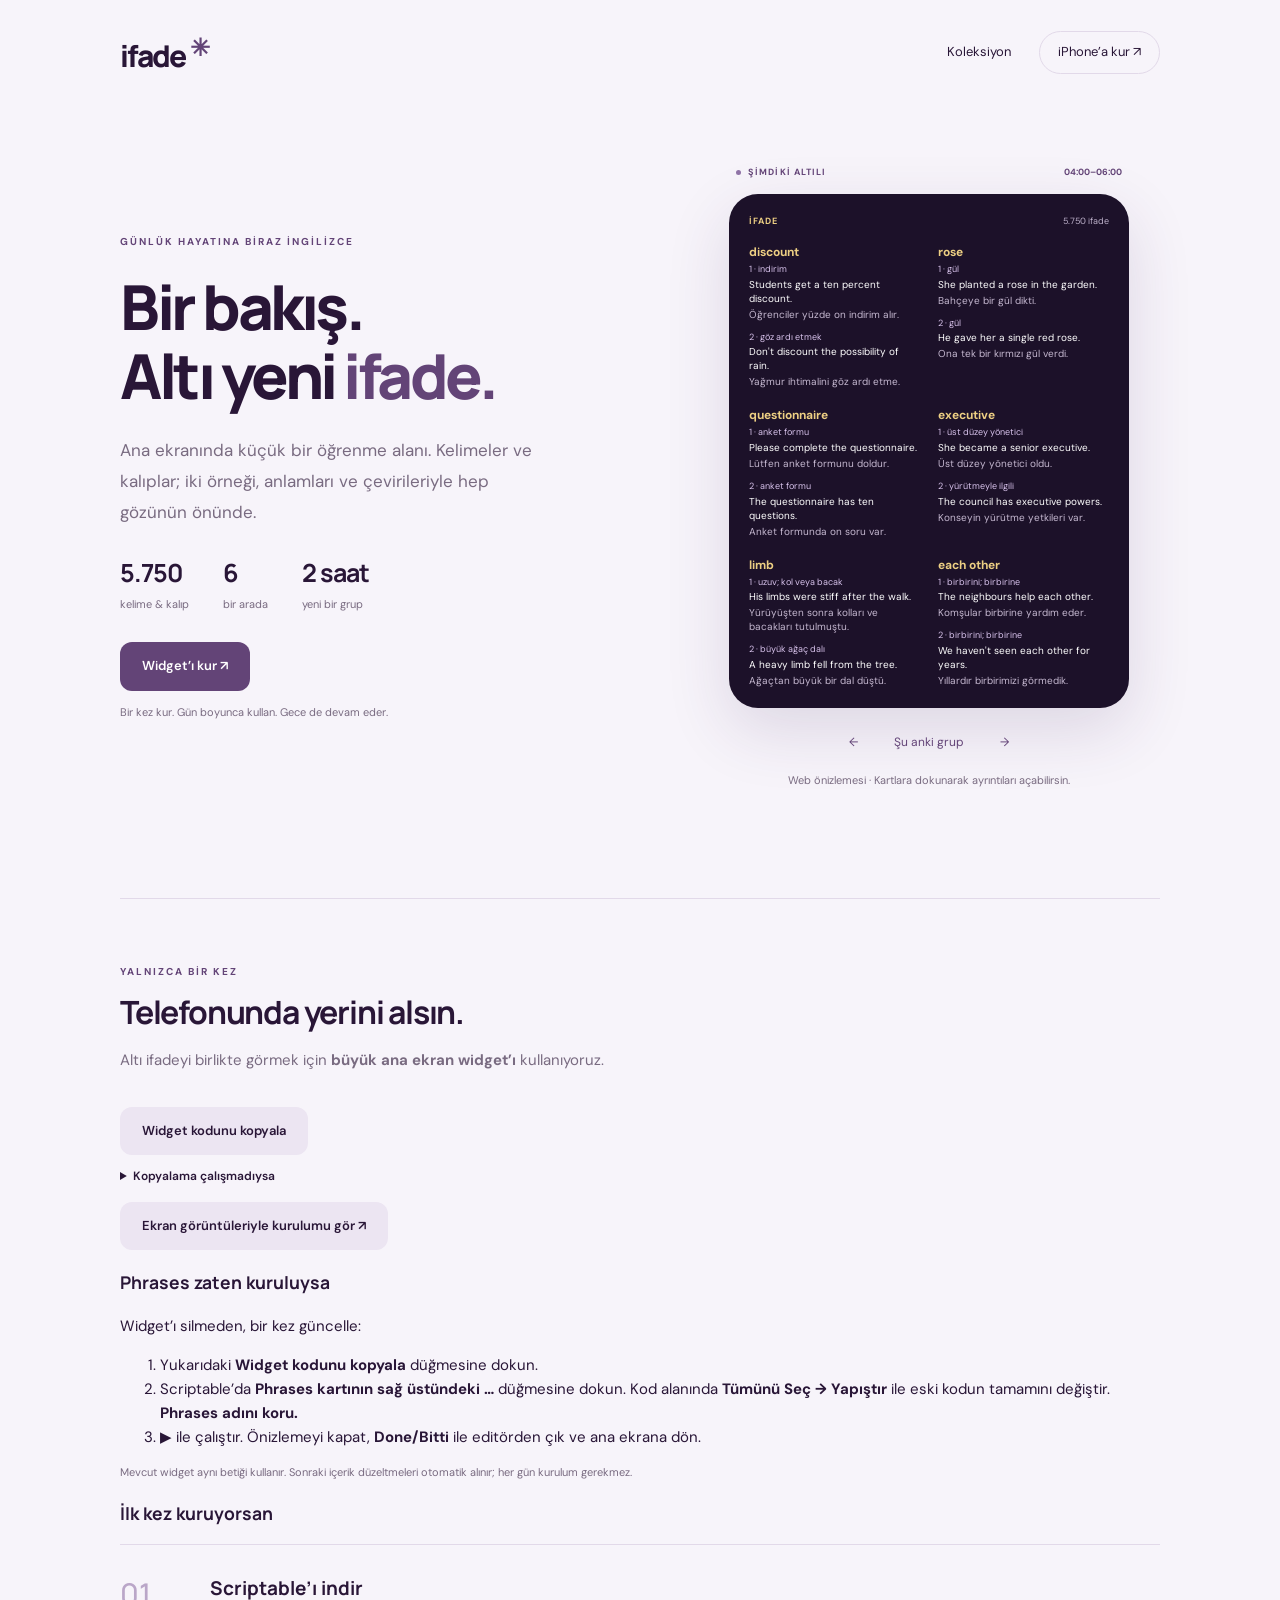
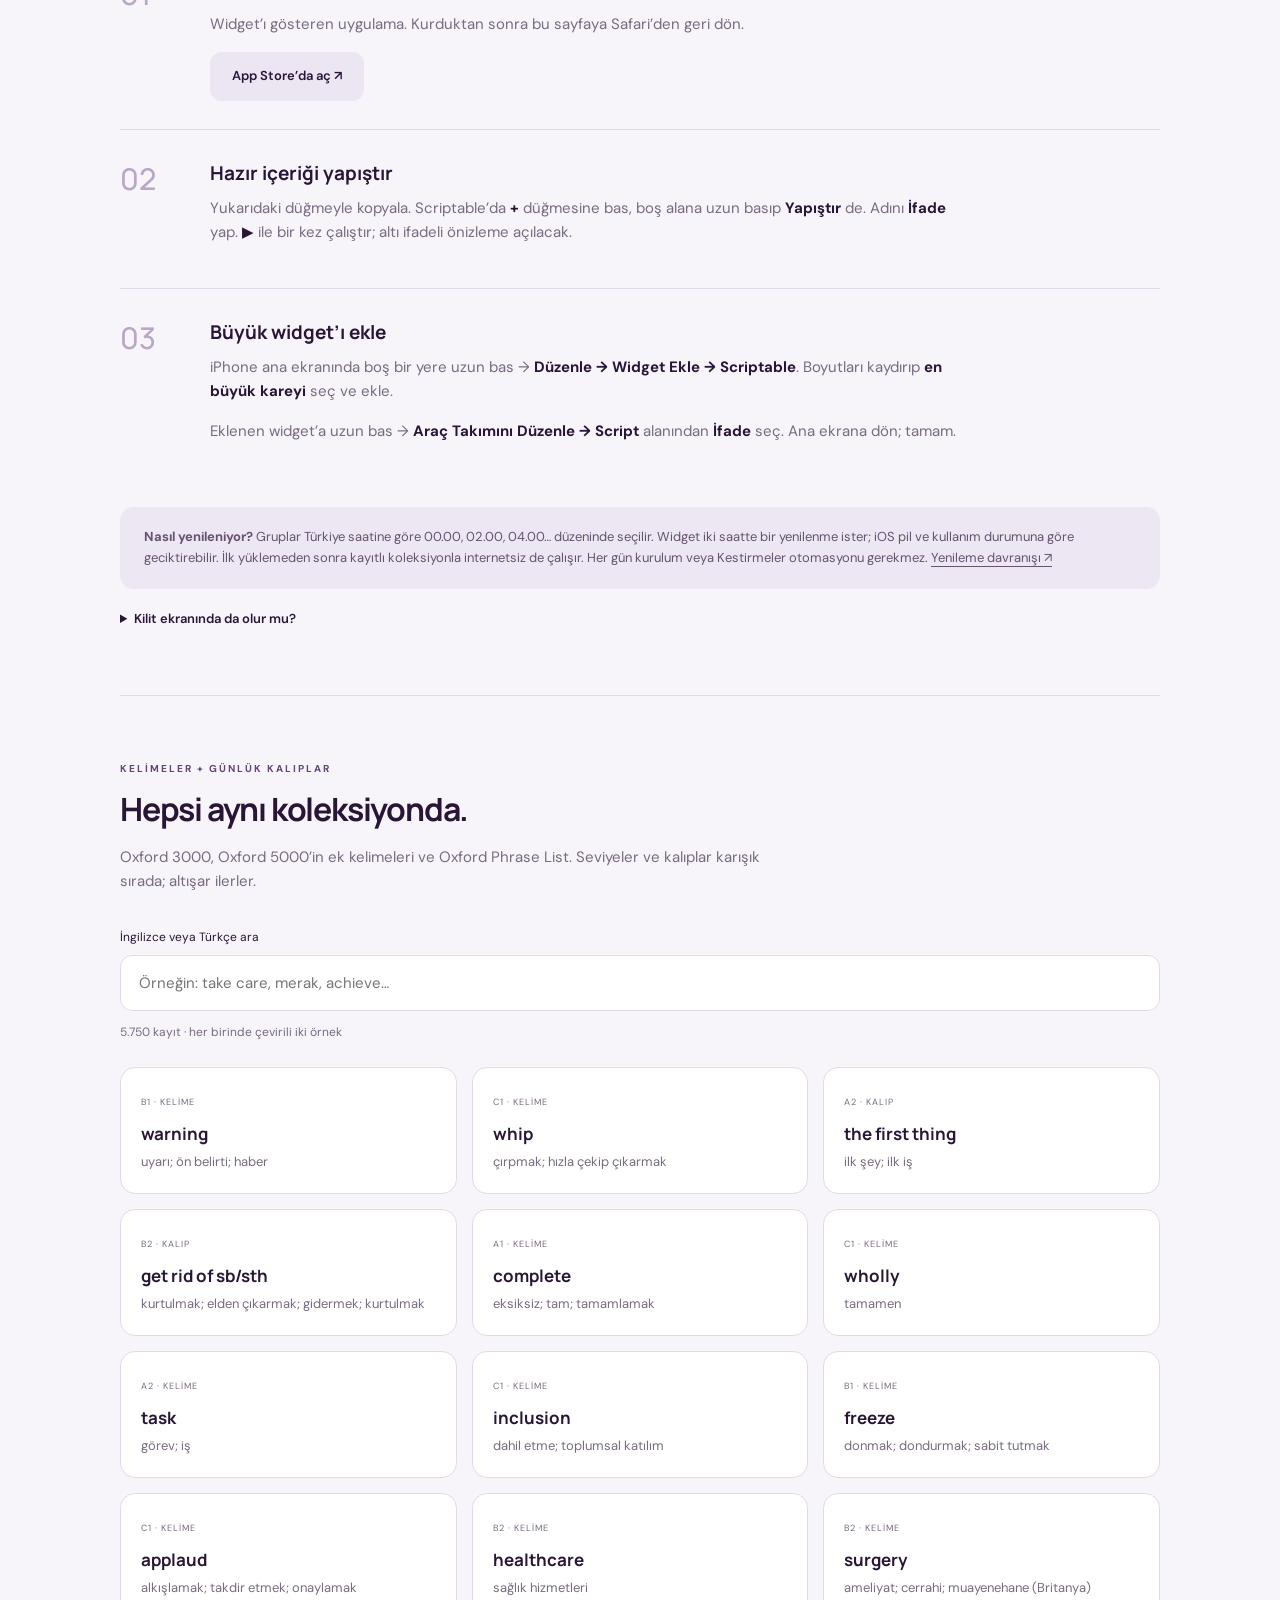
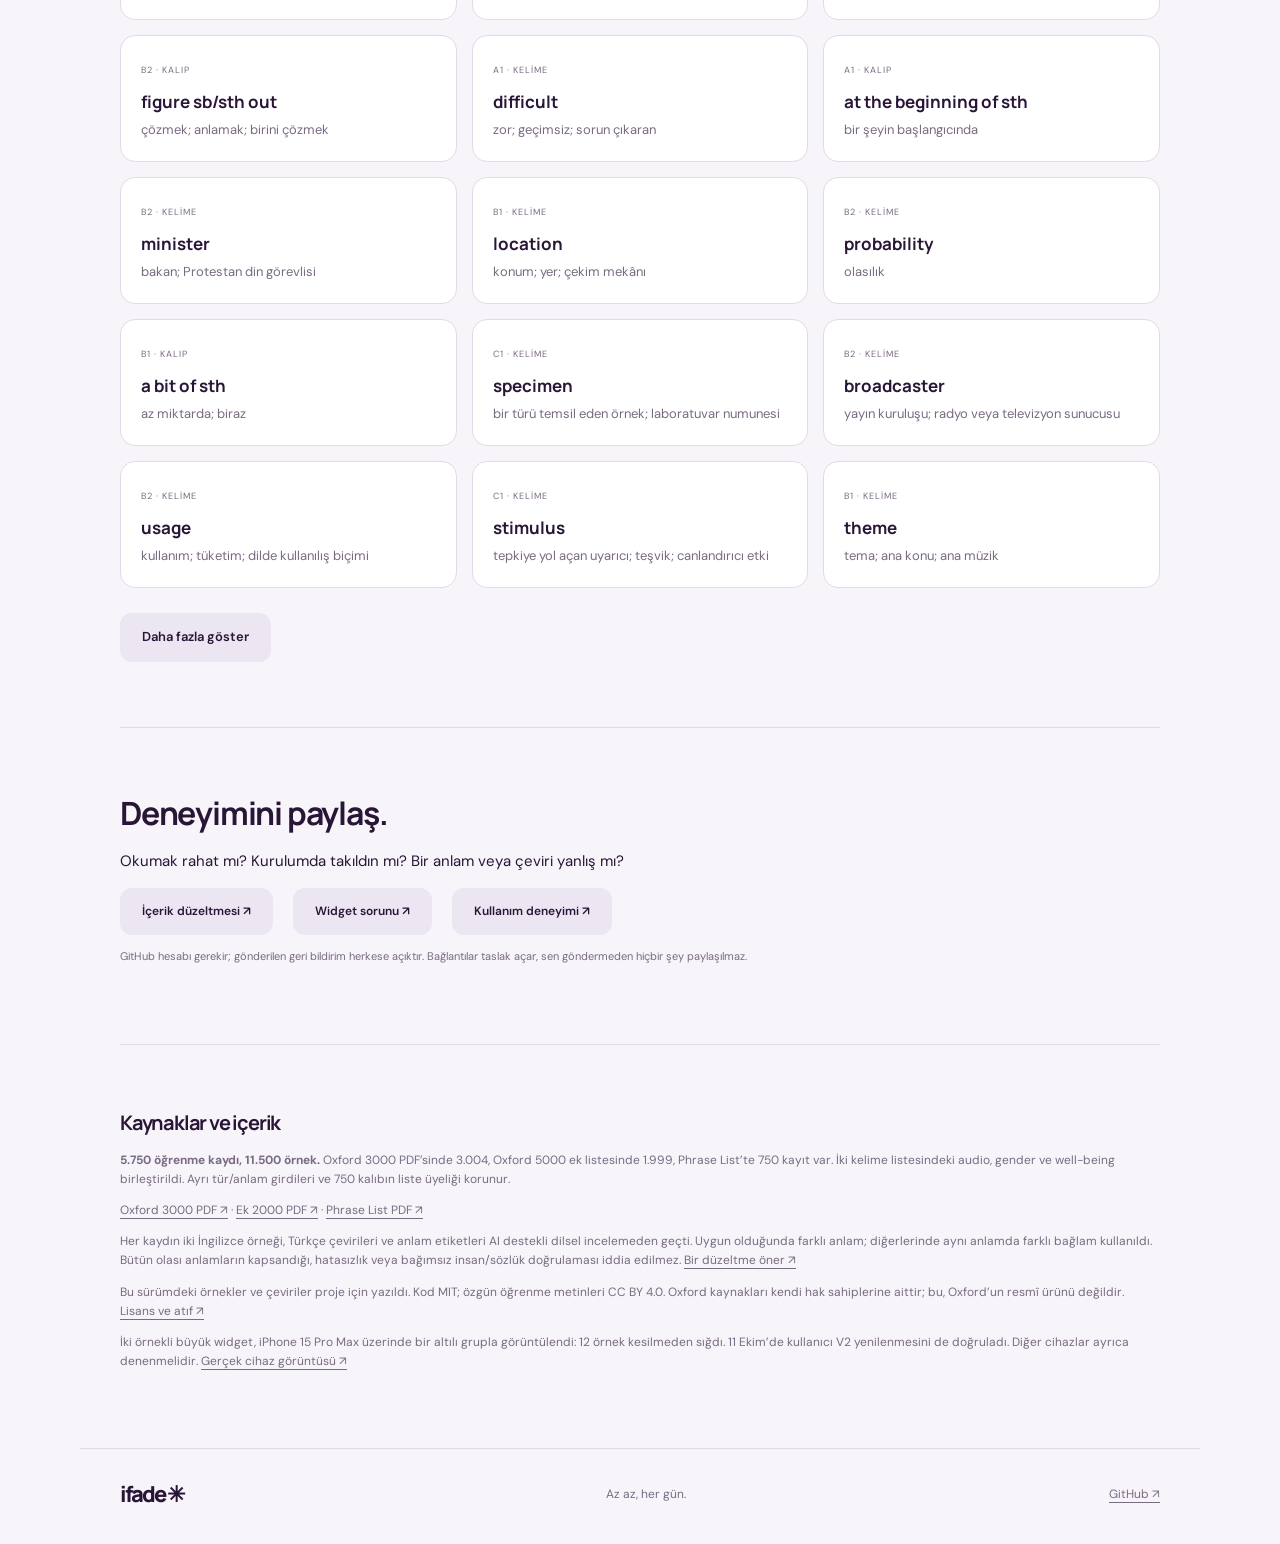
==== commit 6ab31090: "Publish complete V2 maintenance handoff Add a portable development bundle with editable review recor" ====
--- a/index.html
+++ b/index.html
@@ -14,6 +14,6 @@
 <p><a href="https://www.oxfordlearnersdictionaries.com/external/pdf/wordlists/oxford-3000-5000/The_Oxford_3000.pdf">Oxford 3000 PDF ↗</a> · <a href="https://www.oxfordlearnersdictionaries.com/external/pdf/wordlists/oxford-3000-5000/The_Oxford_5000.pdf">Ek 2000 PDF ↗</a> · <a href="https://www.oxfordlearnersdictionaries.com/external/pdf/wordlists/oxford-phrase-list/Oxford%20Phrase%20List.pdf">Phrase List PDF ↗</a></p>
 <p>Her kaydın iki İngilizce örneği, Türkçe çevirileri ve anlam etiketleri AI destekli dilsel incelemeden geçti. Uygun olduğunda farklı anlam; diğerlerinde aynı anlamda farklı bağlam kullanıldı. Bütün olası anlamların kapsandığı, hatasızlık veya bağımsız insan/sözlük doğrulaması iddia edilmez. <a href="https://github.com/kuurtali/uc-ifade/issues/new">Bir düzeltme öner ↗</a></p>
 <p>Bu sürümdeki örnekler ve çeviriler proje için yazıldı. Kod MIT; özgün öğrenme metinleri CC BY 4.0. Oxford kaynakları kendi hak sahiplerine aittir; bu, Oxford’un resmî ürünü değildir. <a href="https://github.com/kuurtali/uc-ifade/blob/main/CONTENT-LICENSE.md">Lisans ve atıf ↗</a></p>
-<p>İki örnekli büyük widget, iPhone 15 Pro Max üzerinde bir altılı grupla görüntülendi: 12 örnek kesilmeden sığdı. Diğer cihazlar ve uzun süreli V2 yenilenmesi henüz doğrulanmadı. <a href="widget-iphone.jpg">Gerçek cihaz görüntüsü ↗</a></p></section></main>
+<p>İki örnekli büyük widget, iPhone 15 Pro Max üzerinde bir altılı grupla görüntülendi: 12 örnek kesilmeden sığdı. 11 Ekim’de kullanıcı V2 yenilenmesini de doğruladı. Diğer cihazlar ayrıca denenmelidir. <a href="widget-iphone.jpg">Gerçek cihaz görüntüsü ↗</a></p></section></main>
 <footer><span class="brand">ifade ✳</span><span>Az az, her gün.</span><a href="https://github.com/kuurtali/uc-ifade">GitHub ↗</a></footer>
 <dialog id="detail"><button class="close" aria-label="Ayrıntıyı kapat">×</button><div id="detail-body"></div></dialog></body></html>
